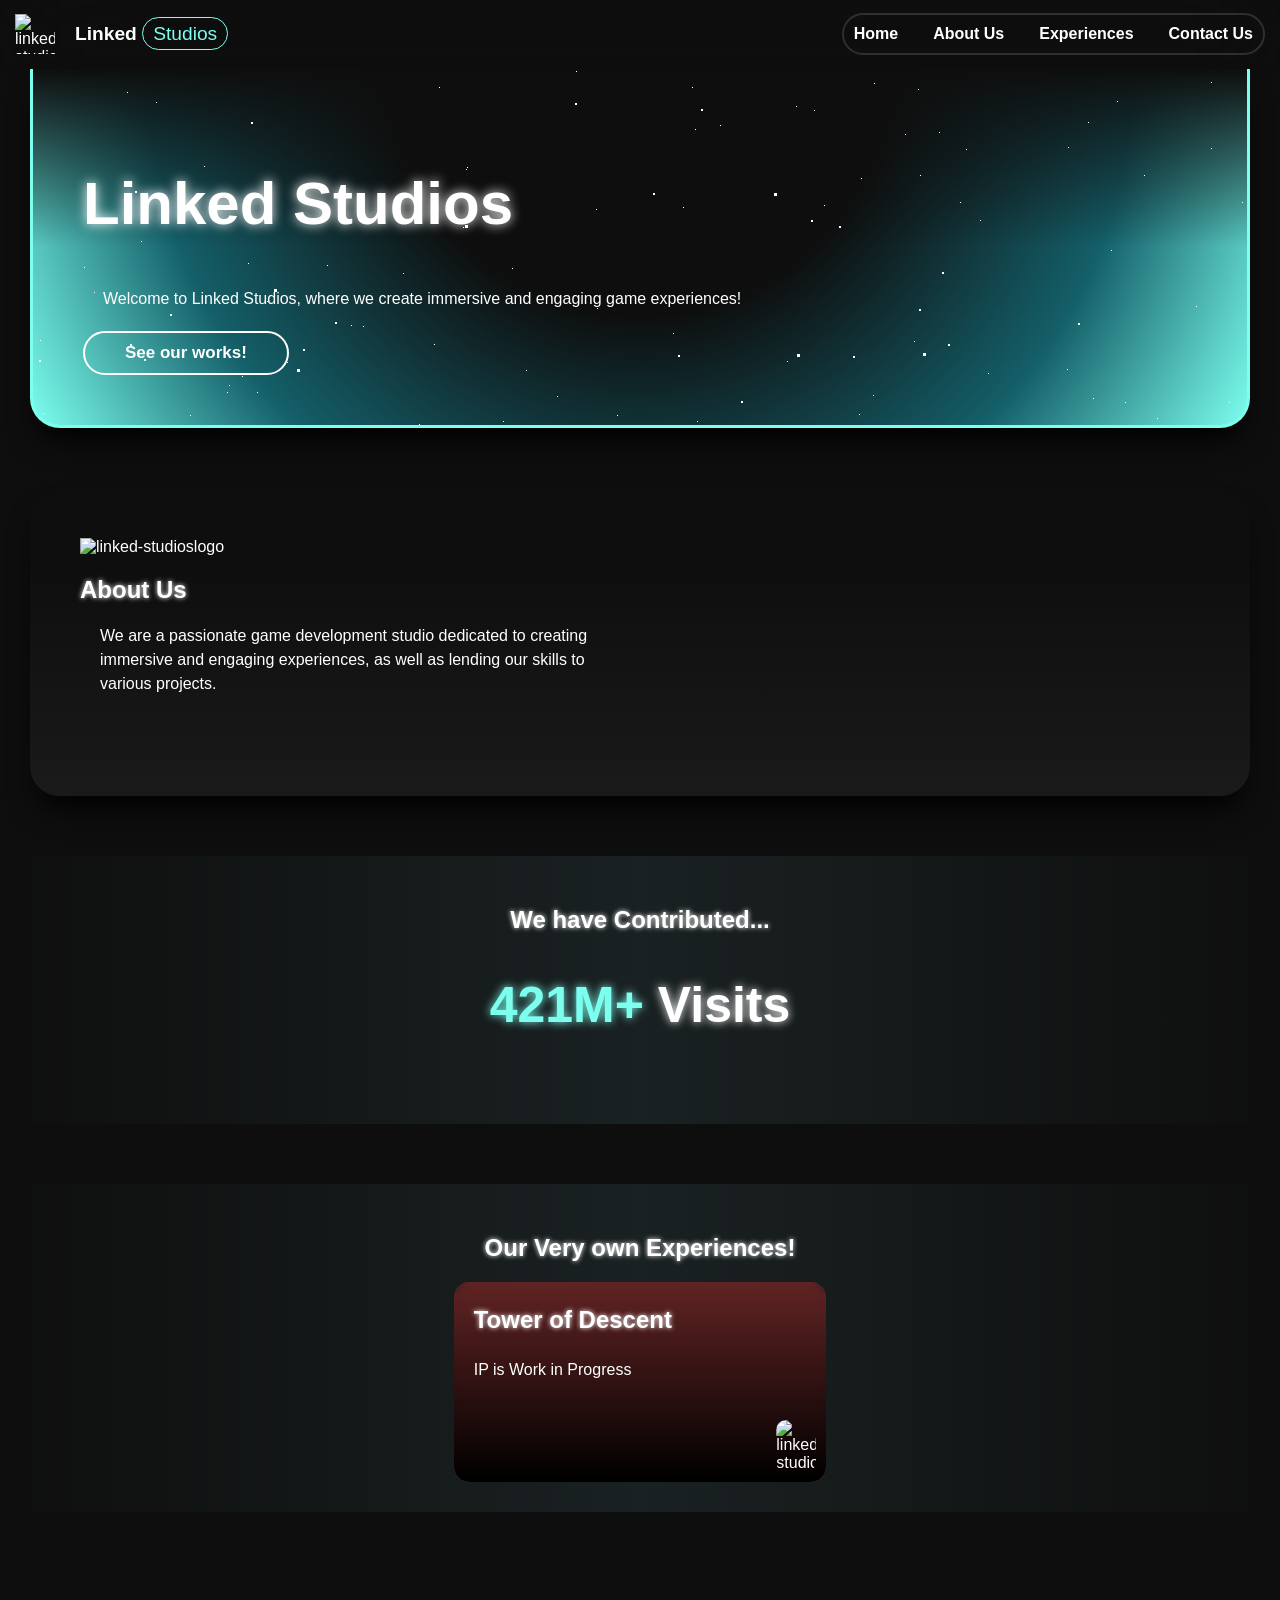
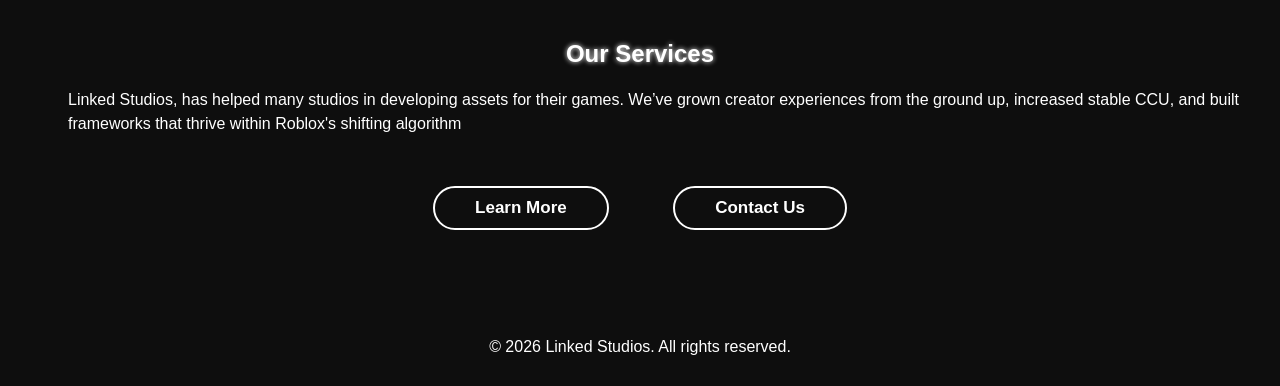
==== index.html @ 5c1857c5 "Add files via upload" ====
<!DOCTYPE html>
<html lang="en">

<head>
    <meta charset="UTF-8">
    <meta name="viewport" content="width=device-width, initial-scale=1.0">

    <!-- meta data -->


    <!-- end of meta data -->

    <title>Linked Studios - Home</title>

    <link rel="icon" href="Images/logos/logo.webp" type="image/webp">

    <link rel="stylesheet" href="app.css">
    <link rel="stylesheet" href="animation-styles.css">
    <link rel="stylesheet" href="background-framework.css">

    <script type="text/javascript" src="Boots/jquery.js" defer></script>
    <script type="text/javascript" src="content.js" defer></script>
    <script type="text/javascript" src="function.js" defer></script>
</head>

<body>
    <nav>
        <div>
            <img src="Images/logos/logo.webp" alt="linked-studioslogo">
            <p>Linked <span>Studios</span></p>
        </div>

        <button id="nav-ham" class="nav-toggle">&#9776;</button>

        <div id="nav-links" class="links" data-isopen=false>
            <a class="cex-but" href="#intro" draggable="false">Home</a>
            <a class="cex-but" href="#about-us" draggable="false">About Us</a>
            <a class="cex-but" href="#experiences-container" draggable="false">Experiences</a>
            <a class="cex-but" href="#contact" draggable="false">Contact Us</a>
        </div>
    </nav>

    <main>
        <article id="intro" class="shadow">
            <h1>Linked Studios</h1>
            <p>Welcome to Linked Studios, where we create immersive and engaging game experiences!</p>
            <button class="cex-but">See our works!</button>

            <div class="container">
                <div id="stars"></div>
                <div id="stars2"></div>
                <div id="stars3"></div>
            </div>
        </article>

        <article id="about-us" class="shadow">
            <section>
                <img src="Images/logos/logo.webp" alt="linked-studioslogo">
                <h2>About Us</h2>
                <p>We are a passionate game development studio dedicated to creating immersive and engaging experiences,
                    as
                    well as lending our skills to various projects.</p>
            </section>

            <div class="cascade-container">
                <img src="Images/GameImages/AR.webp" alt="" draggable="false">
                <img src="Images/GameImages/BW.webp" alt="" draggable="false">
                <img src="Images/GameImages/FNH.webp" alt="" draggable="false">
            </div>

        </article>

        <article class="showcase">
            <h2>We have Contributed...</h2>
            <h1><span>421M+</span> Visits</h1>

            <section id="contributions-container"></section>
        </article>

        <article class="showcase">
            <h2>Our Very own Experiences!</h2>

            <section id="experiences-container">
                <div class="cd" style="background-image: url(Images/GameImages/Descent.png);">
                    <h2>Tower of Descent</h2>
                    <p>IP is Work in Progress</p>

                    <a href=""></a>
                    <img src="Images/logos/logo.webp" alt="linked-studioslogo">
                </div>
            </section>
        </article>

        <article id="contact" class="info-dump">
            <h1>Our Services</h1>
            <p>Linked Studios, has helped many studios in developing assets for their games. We’ve grown creator
                experiences from the ground up, increased stable CCU, and built frameworks that thrive within Roblox's
                shifting algorithm</p>

            <button class="cex-but">Learn More</button>
            <button class="cex-but">Contact Us</button>
        </article>
    </main>

    <footer>
        © 2026 Linked Studios. All rights reserved.
    </footer>
</body>

</html>
---- app.css ----
:root {
    --margin: 30px;
    --padding: 30px;
    --border-radius: 30px;
    --font-size: 16px;
    --background-color: #0e0e0e;
    --main-color: rgb(124, 255, 238);
    --shadow-color: rgb(0, 0, 0);
    --showcase-gap: 30px;

    font-size: var(--font-size);
    overflow-x: hidden;
}

html {
    scroll-behavior: smooth;
}

body {
    margin: 0px;
    overflow-x: hidden;

    background-color: var(--background-color);
    font-family: Verdana, Geneva, Tahoma, sans-serif;

    color: white;
}

main {
    display: flex;
    flex-direction: column;
    gap: 60px;
}

h1, h2 {
    text-shadow: 0 0 0.2em currentColor;
}

/* Navigations */

nav {
    position: sticky;
    top: 0px;

    display: flex;
    justify-content: space-between;
    align-items: center;
    background-color: rgba(17, 17, 17, 0.253);
    color: white;

    padding: 0px 15px 15px;
    backdrop-filter: blur(50px);

    padding-bottom: 0;
    z-index: 100;
}

nav div {
    display: flex;
    justify-content: center;
    align-items: center;
}

nav img {
    height: 2.5em;
    aspect-ratio: 1 / 1;
}

nav p {
    font-size: larger;
    font-weight: bolder;
}

nav p span {
    padding: 5px 10px;
    border: 1px var(--main-color) solid;
    border-radius: 1000px;
    color: var(--main-color);

    font-weight: lighter;
}

.links {
    display: flex;
    gap: 15px;
    border-radius: 1000px;
    border: 2px rgba(255, 255, 255, 0.137) solid;
    list-style: none;
    font-weight: bold;
}

.links a {
    padding: 10px;

    color: white;
    font-size: 16px;

    text-decoration: none;

    border: none;
    border-radius: 1000px;
    transition: all 0.6s cubic-bezier(0.23, 1, 0.320, 1);
}

.nav-toggle {
    display: none;
    cursor: pointer;

    border: none;
    background: none;

    font-size: 30px;
    color: white;
    padding: 0px;
    margin: 0px;
}

/* HTML Elements */

#intro {
    position: relative;

    margin: 0px var(--margin);
    border-radius: 0px 0px var(--border-radius) var(--border-radius);

    border: var(--main-color) 3px solid;
    border-top: none;

    padding: calc(var(--padding) + 20px);
    background: radial-gradient(circle at top, #0e0e0e 35%, rgb(20, 95, 105) 70%, var(--main-color) 100%);

    color: white;
}

#intro::before {
    content: "";
    position: absolute;

    inset: 0;

    background: linear-gradient(to bottom, #0e0e0e, rgba(0, 0, 0, 0) 50%);
    pointer-events: none;
}

#intro h1 {
    position: relative;

    font-size: clamp(30px, 5vw, 60px);
    width: 100%;
}

.cex-but {
    border: 2px white solid;
    color: white;

    padding: 10px 40px;
    border-radius: 1000px;
    background-color: transparent;

    font-weight: bolder;
    font-size: 17px;

    position: relative;
    overflow: hidden;

    transition: all 0.6s cubic-bezier(0.23, 1, 0.320, 1);
}

.cex-but::before {
    content: "";
    position: absolute;

    border-radius: inherit;
    background-color: white;
    inset: 0;
    margin: auto;

    width: 100%;
    aspect-ratio: 1/1;

    scale: 0;
    z-index: -1;

    transition: all 0.6s cubic-bezier(0.23, 1, 0.320, 1);
}

#about-us {
    margin: 0px var(--margin);
    padding: calc(var(--padding) + 20px);
    background: linear-gradient(to top, #1a1a1a, #1a1a1a00 75%);

    border-radius: var(--border-radius);
    
    display: flex;
    flex-wrap: wrap;

    color: rgb(255, 255, 255);
}

#about-us > * {
    width: 50%;
}

#about-us section>img {
    height: 5em;
}

.cascade-container {
    width: 100%;
    height: 13em;

    transform-style: preserve-3d;
   
    position: relative;
    transform: perspective(5000px) rotateX(var(--rotate3dX)) rotateY(var(--rotate3dY));

    display: flex;
    justify-content: center;
    align-items: center;
}

.cascade-container>* {
    position: absolute;
    border-radius: 20px;
    box-shadow: 0px 15px 15px rgba(0, 0, 0, 0.5);

    max-width: 100%;
    height: auto;
}

.cascade-container>img:nth-child(1) {
    scale: 1;
}

.cascade-container>img:nth-child(2) {
    scale: 0.55;

    transform: translateX(-80%) translateY(-70%) translateZ(75px);
}

.cascade-container>img:nth-child(3) {
    scale: 0.65;

    transform: translateX(50%) translateY(70%) translateZ(30px);
}

.showcase {
    text-align: center;

    background: linear-gradient(to right, var(--background-color), #1a2122 50%, var(--background-color) 100%);
    padding: var(--padding);
}

.showcase section {
    display: flex;
    flex-wrap: wrap;

    justify-content: center;
    gap: var(--showcase-gap);
}

.showcase h1 {
    font-size: 50px;
    margin-bottom: 60px;
}

.showcase h1 span {
    color: var(--main-color);
}

.cd {
    perspective: 1000px;

    height: 200px;
    background: rgb(97, 36, 36);
    overflow: hidden;

    background-size: cover;
    background-position: center;

    border-radius: calc(var(--border-radius) / 2);

    position: relative;
    transition: all 0.3s cubic-bezier(0.215, 0.610, 0.355, 1);
}

.cd::before {
    content: "";
    position: absolute;

    backdrop-filter: blur(4px);
    inset: 0;

    z-index: -1;

    background: linear-gradient(to top, black, rgba(0, 0, 0, 0));

    transform-origin: bottom;
    transition: all 0.3s cubic-bezier(0.215, 0.610, 0.355, 1);
}

.cd>h2,
p {
    margin: 20px;
    text-align: left;
    transition: all 0.3s cubic-bezier(0.215, 0.610, 0.355, 1);

    transition-delay: calc(sibling-index() * 0.1s);
    line-height: 1.5;
}

.cd>img {
    position: absolute;
    bottom: 0px;
    right: 0px;

    width: 2.5em;
    margin: 10px;

    border-radius: 10px;
}

.cd a {
    position: absolute;
    inset: 0;

    z-index: 2;
}

.info-dump {
    margin: 3em;
    text-align: center;
}

.info-dump h1 + p{
    width: 100%;
}

.info-dump button {
    margin: 30px;
}

/* Content Toggle */

/* Services */


/* Footer */
footer {
    padding: var(--padding);
    text-align: center;
}

/* Pre-made Styles frfr */

.shadow {
    box-shadow: var(--shadow-color) 0px 20px 30px -10px;
    border-radius: 8px;
}

/* Media Queries */

@media screen and (min-width: 1400px) {
    .showcase section>div {
        width: calc(25% - var(--showcase-gap));
    }

    #about-us {
        padding-top: 250px;
    }
}

@media screen and (max-width: 1400px) {
    .showcase section>div {
        width: calc(33% - var(--showcase-gap));
    }
}

@media screen and (max-width: 1000px) {
    .showcase section>div {
        width: calc(50% - var(--showcase-gap));
    }
}

@media screen and (max-width: 600px) {
    .showcase section>div {
        width: 100%;
    }
}

@media screen and (min-width: 768px) {
    .links {
        transform: translateX(0%);
    }
}

@media screen and (max-width: 768px) {
    .nav-toggle {
        display: block;
        z-index: inherit;
        appearance: none;
    }

    nav {
        display: flex;
        flex-wrap: wrap;
       
        padding-bottom: 0;
    }

    .links {
        position: absolute;

        left: 0px;
        top: 100%;

        border: none;
        border-radius: 0px;

        display: flex;
        flex-direction: column;

        gap: 0px;
        width: 100vw;

        transform: translateX(125%);
        transition: all 0.6s cubic-bezier(0.23, 1, 0.320, 1);
    }

    .links > a {
        overflow: hidden;
        width: 100%;
        position: relative;
        
        background-color: rgba(0, 0, 0, 0.664);

        padding: 15px;
        padding-left: 50px;

        backdrop-filter: blur(15px);
        border-radius: 0;
        transform-origin: center top;
        transition: all 0.6s cubic-bezier(0.23, 1, 0.320, 1);
    }
    
    .links > a::before {
        content: "";
        position: absolute;

        inset: 0;
        background: linear-gradient(to right, var(--main-color), rgba(0, 0, 0, 0));

        transform-origin: center left;
        z-index: -1;

        transition: all 0.6s cubic-bezier(0.23, 1, 0.320, 1);
        transform: scaleX(0);
    }

    .footer-nav {
        display: none;
    }

    #about-us > *{
       width: 100%;
    }

    .cascade-container {
        margin-top: 75px;
    }
}
---- animation-styles.css ----
.cex-but:hover {
    color: black;
    scale: 1.15;

    box-shadow: 0 0px 20px rgba(255, 255, 255, 0.4);
}

.cex-but:hover::before {
    scale: 3;
}

.cd:hover::before {
    opacity: 1;
    transform: rotateX(100deg);
}

.cd:hover h2 {
    transform: translateY(30px);
    opacity: 0;
}

.cd:hover p {
    transform: translateY(30px);
    opacity: 0;
}

.cd:hover {
    transform: scale(1.1);
}

.nav-toggle:checked~.links {
    display: none;
}

@media screen and (min-width: 768px) {
    .links a:hover {
        background-color: var(--main-color);
        color: black;
    }
}

@media screen and (max-width: 768px) {
    .links a:hover::before {
        transform: scaleX(1);
    }

    .links a:hover {
        color: black;
        padding-left: 20%;

        z-index: 2;
        backdrop-filter: blur(15px);
    }

}
---- background-framework.css ----
/* From Uiverse.io by amir_6539 */ 
.container {
  position: absolute;

  z-index: 0;
  inset: 0;
  overflow: hidden;
  pointer-events: none;
}

#stars {
  width: 1px;
  height: 1px;
  background: transparent;
  box-shadow:
    501px 811px #fff,
    1450px 1324px #fff,
    1093px 1780px #fff,
    1469px 678px #fff,
    904px 741px #fff,
    1160px 781px #fff,
    1841px 1962px #fff,
    1630px 1667px #fff,
    1788px 676px #fff,
    367px 1734px #fff,
    1343px 156px #fff,
    1283px 1142px #fff,
    1062px 378px #fff,
    1395px 467px #fff,
    1017px 1891px #fff,
    137px 1114px #fff,
    1767px 1403px #fff,
    1543px 11px #fff,
    1078px 181px #fff,
    1189px 1574px #fff,
    1697px 1551px #fff,
    439px 472px #fff,
    1491px 677px #fff,
    1364px 599px #fff,
    34px 382px #fff,
    1221px 1584px #fff,
    1266px 1499px #fff,
    169px 1907px #fff,
    1219px 1125px #fff,
    659px 18px #fff,
    1731px 1959px #fff,
    332px 1216px #fff,
    1913px 788px #fff,
    80px 712px #fff,
    326px 1605px #fff,
    574px 1502px #fff,
    473px 1653px #fff,
    404px 975px #fff,
    322px 1797px #fff,
    425px 1321px #fff,
    1121px 1797px #fff,
    731px 647px #fff,
    891px 1584px #fff,
    1523px 109px #fff,
    1379px 244px #fff,
    865px 1064px #fff,
    493px 956px #fff,
    624px 1380px #fff,
    440px 619px #fff,
    1630px 767px #fff,
    955px 1196px #fff,
    62px 729px #fff,
    126px 946px #fff,
    1256px 896px #fff,
    1444px 256px #fff,
    661px 1628px #fff,
    1078px 1716px #fff,
    300px 737px #fff,
    1734px 413px #fff,
    1296px 129px #fff,
    1771px 1678px #fff,
    977px 1764px #fff,
    1879px 549px #fff,
    665px 1531px #fff,
    89px 701px #fff,
    1084px 1183px #fff,
    1597px 1576px #fff,
    1354px 1774px #fff,
    554px 1471px #fff,
    1469px 287px #fff,
    887px 106px #fff,
    1962px 766px #fff,
    638px 805px #fff,
    1651px 741px #fff,
    1517px 1826px #fff,
    24px 1152px #fff,
    507px 558px #fff,
    1262px 652px #fff,
    246px 1048px #fff,
    1077px 421px #fff,
    1866px 1847px #fff,
    1986px 1561px #fff,
    704px 632px #fff,
    1991px 1875px #fff,
    1227px 395px #fff,
    45px 1116px #fff,
    247px 786px #fff,
    890px 607px #fff,
    787px 1235px #fff,
    557px 524px #fff,
    1582px 1285px #fff,
    1725px 1366px #fff,
    952px 747px #fff,
    251px 458px #fff,
    1500px 1250px #fff,
    1999px 1734px #fff,
    1336px 1955px #fff,
    1705px 1464px #fff,
    728px 697px #fff,
    594px 510px #fff,
    1345px 1990px #fff,
    1919px 1803px #fff,
    1117px 966px #fff,
    1629px 97px #fff,
    1046px 1196px #fff,
    810px 1092px #fff,
    722px 976px #fff,
    406px 18px #fff,
    1665px 1860px #fff,
    1758px 1628px #fff,
    1183px 463px #fff,
    564px 239px #fff,
    13px 1767px #fff,
    1482px 1472px #fff,
    1700px 347px #fff,
    1362px 244px #fff,
    1141px 1708px #fff,
    22px 885px #fff,
    374px 1309px #fff,
    1034px 1037px #fff,
    1725px 1086px #fff,
    1343px 1921px #fff,
    596px 903px #fff,
    1061px 478px #fff,
    18px 1409px #fff,
    729px 1364px #fff,
    264px 911px #fff,
    677px 1442px #fff,
    123px 33px #fff,
    1303px 646px #fff,
    1945px 792px #fff,
    1305px 938px #fff,
    918px 1536px #fff,
    620px 948px #fff,
    183px 646px #fff,
    695px 687px #fff,
    881px 272px #fff,
    1521px 1212px #fff,
    1423px 1022px #fff,
    1545px 1271px #fff,
    1393px 348px #fff,
    685px 1910px #fff,
    1446px 856px #fff,
    73px 1201px #fff,
    736px 999px #fff,
    673px 796px #fff,
    469px 850px #fff,
    1912px 142px #fff,
    1278px 664px #fff,
    184px 1990px #fff,
    1173px 1312px #fff,
    782px 1879px #fff,
    323px 1035px #fff,
    611px 908px #fff,
    565px 1449px #fff,
    748px 1713px #fff,
    1047px 490px #fff,
    1040px 1872px #fff,
    1818px 1659px #fff,
    1806px 1327px #fff,
    386px 575px #fff,
    1550px 463px #fff,
    148px 687px #fff,
    651px 1683px #fff,
    1588px 1194px #fff,
    1831px 2px #fff,
    581px 876px #fff,
    1396px 1743px #fff,
    1212px 1810px #fff,
    421px 1920px #fff,
    658px 1461px #fff,
    1859px 1809px #fff,
    1456px 388px #fff,
    186px 1627px #fff,
    1528px 1145px #fff,
    171px 97px #fff,
    674px 1072px #fff,
    676px 1052px #fff,
    1165px 1131px #fff,
    1088px 781px #fff,
    1231px 948px #fff,
    330px 257px #fff,
    426px 1046px #fff,
    549px 652px #fff,
    1338px 74px #fff,
    1749px 364px #fff,
    931px 369px #fff,
    383px 1428px #fff,
    1558px 389px #fff,
    927px 133px #fff,
    234px 1888px #fff,
    1785px 1617px #fff,
    556px 643px #fff,
    401px 275px #fff,
    406px 1644px #fff,
    1253px 1852px #fff,
    1599px 883px #fff,
    744px 1721px #fff,
    524px 1297px #fff,
    1226px 1177px #fff,
    1679px 55px #fff,
    874px 1811px #fff,
    838px 790px #fff,
    1241px 430px #fff,
    1676px 652px #fff,
    1191px 568px #fff,
    53px 1990px #fff,
    1163px 237px #fff,
    61px 223px #fff,
    592px 456px #fff,
    1844px 271px #fff,
    1324px 1488px #fff,
    1373px 717px #fff,
    1822px 709px #fff,
    1464px 941px #fff,
    1445px 1118px #fff,
    991px 1414px #fff,
    1964px 1076px #fff,
    108px 172px #fff,
    641px 1722px #fff,
    1539px 427px #fff,
    1697px 45px #fff,
    1301px 1353px #fff,
    1060px 329px #fff,
    967px 1396px #fff,
    493px 301px #fff,
    1228px 1406px #fff,
    1211px 1653px #fff,
    444px 1822px #fff,
    1746px 353px #fff,
    1449px 381px #fff,
    671px 887px #fff,
    650px 138px #fff,
    30px 1839px #fff,
    1094px 1405px #fff,
    273px 796px #fff,
    1618px 1964px #fff,
    1045px 1849px #fff,
    1472px 1155px #fff,
    1529px 1312px #fff,
    728px 448px #fff,
    44px 1908px #fff,
    691px 818px #fff,
    254px 293px #fff,
    1981px 1133px #fff,
    1307px 375px #fff,
    196px 316px #fff,
    1241px 1975px #fff,
    1138px 1706px #fff,
    1769px 463px #fff,
    1768px 1428px #fff,
    1730px 590px #fff,
    1780px 523px #fff,
    1862px 1526px #fff,
    1613px 909px #fff,
    1266px 1781px #fff,
    470px 352px #fff,
    699px 1682px #fff,
    1002px 614px #fff,
    1209px 133px #fff,
    1842px 518px #fff,
    1422px 1836px #fff,
    1720px 1901px #fff,
    470px 1788px #fff,
    1355px 1387px #fff,
    146px 1162px #fff,
    933px 80px #fff,
    681px 1063px #fff,
    313px 1341px #fff,
    740px 1498px #fff,
    168px 1014px #fff,
    345px 1355px #fff,
    1498px 1562px #fff,
    1626px 1358px #fff,
    890px 403px #fff,
    663px 562px #fff,
    1481px 168px #fff,
    22px 719px #fff,
    774px 1041px #fff,
    1899px 829px #fff,
    430px 158px #fff,
    430px 361px #fff,
    1592px 1334px #fff,
    224px 323px #fff,
    1639px 1131px #fff,
    7px 271px #fff,
    1646px 1514px #fff,
    1605px 1444px #fff,
    1820px 1665px #fff,
    1549px 1641px #fff,
    1609px 1377px #fff,
    486px 1098px #fff,
    229px 613px #fff,
    542px 1694px #fff,
    318px 256px #fff,
    1861px 918px #fff,
    889px 892px #fff,
    442px 1524px #fff,
    19px 422px #fff,
    1935px 1908px #fff,
    828px 109px #fff,
    862px 1248px #fff,
    1275px 560px #fff,
    906px 63px #fff,
    337px 1605px #fff,
    1691px 918px #fff,
    1414px 679px #fff,
    1726px 749px #fff,
    1540px 1149px #fff,
    1337px 1466px #fff,
    446px 430px #fff,
    676px 1616px #fff,
    840px 326px #fff,
    976px 977px #fff,
    1840px 642px #fff,
    1273px 804px #fff,
    1071px 928px #fff,
    1292px 1675px #fff,
    29px 1148px #fff,
    1585px 135px #fff,
    1007px 563px #fff,
    1035px 78px #fff,
    1174px 574px #fff,
    120px 1304px #fff,
    845px 1292px #fff,
    861px 540px #fff,
    234px 232px #fff,
    1940px 1367px #fff,
    759px 639px #fff,
    1775px 1381px #fff,
    906px 372px #fff,
    1104px 1165px #fff,
    1524px 911px #fff,
    1882px 330px #fff,
    1389px 700px #fff,
    300px 1629px #fff,
    220px 1614px #fff,
    563px 140px #fff,
    1611px 1586px #fff,
    793px 1316px #fff,
    325px 1070px #fff,
    1722px 1462px #fff,
    1406px 1120px #fff,
    1169px 1768px #fff,
    1956px 1053px #fff,
    959px 1587px #fff,
    585px 1566px #fff,
    370px 204px #fff,
    1606px 1416px #fff,
    443px 1606px #fff,
    1499px 1102px #fff,
    1943px 105px #fff,
    1121px 1594px #fff,
    1512px 32px #fff,
    871px 1425px #fff,
    433px 100px #fff,
    294px 1471px #fff,
    1688px 1755px #fff,
    1666px 591px #fff,
    1034px 300px #fff,
    734px 1178px #fff,
    1342px 313px #fff,
    1616px 1590px #fff,
    1763px 1472px #fff,
    632px 1935px #fff,
    1708px 872px #fff,
    1871px 915px #fff,
    1829px 1020px #fff,
    1599px 578px #fff,
    42px 585px #fff,
    1163px 1382px #fff,
    1744px 1272px #fff,
    984px 1426px #fff,
    1786px 1584px #fff,
    1813px 379px #fff,
    1867px 1127px #fff,
    97px 567px #fff,
    626px 988px #fff,
    1178px 79px #fff,
    1703px 211px #fff,
    961px 1785px #fff,
    110px 975px #fff,
    953px 1941px #fff,
    1027px 1790px #fff,
    1665px 107px #fff,
    11px 964px #fff,
    1718px 1147px #fff,
    21px 1728px #fff,
    1358px 1922px #fff,
    872px 65px #fff,
    1191px 1635px #fff,
    762px 681px #fff,
    1519px 1033px #fff,
    906px 566px #fff,
    1074px 657px #fff,
    1093px 415px #fff,
    51px 198px #fff,
    1075px 1418px #fff,
    1547px 1070px #fff,
    225px 920px #fff,
    850px 1974px #fff,
    981px 595px #fff,
    1425px 131px #fff,
    460px 917px #fff,
    56px 495px #fff,
    714px 428px #fff,
    920px 493px #fff,
    470px 1521px #fff,
    532px 821px #fff,
    1905px 71px #fff,
    883px 1501px #fff,
    294px 196px #fff,
    381px 1999px #fff,
    332px 793px #fff,
    1246px 408px #fff,
    233px 149px #fff,
    315px 231px #fff,
    1594px 1302px #fff,
    696px 1585px #fff,
    791px 136px #fff,
    479px 199px #fff,
    1627px 1413px #fff,
    1824px 924px #fff,
    1631px 342px #fff,
    1251px 1151px #fff,
    284px 1781px #fff,
    497px 1052px #fff,
    204px 1161px #fff,
    646px 1499px #fff,
    1762px 558px #fff,
    854px 1833px #fff,
    883px 945px #fff,
    44px 982px #fff,
    1101px 834px #fff,
    515px 1748px #fff,
    1578px 1435px #fff,
    819px 1258px #fff,
    776px 670px #fff,
    115px 385px #fff,
    1478px 434px #fff,
    885px 20px #fff,
    192px 1513px #fff,
    78px 1129px #fff,
    1774px 1105px #fff,
    955px 1149px #fff,
    1817px 1929px #fff,
    1106px 1832px #fff,
    1107px 1997px #fff,
    94px 23px #fff,
    243px 982px #fff,
    43px 1972px #fff,
    1798px 673px #fff,
    1131px 1589px #fff,
    841px 14px #fff,
    826px 345px #fff,
    687px 56px #fff,
    1084px 32px #fff,
    1887px 1878px #fff,
    153px 526px #fff,
    1828px 253px #fff,
    1947px 1105px #fff,
    886px 700px #fff,
    1307px 1723px #fff,
    1274px 651px #fff,
    1530px 837px #fff,
    1699px 1637px #fff,
    1703px 1331px #fff,
    1929px 1557px #fff,
    1763px 737px #fff,
    1118px 1680px #fff,
    1545px 692px #fff,
    1462px 1092px #fff,
    208px 1667px #fff,
    1393px 859px #fff,
    186px 1794px #fff,
    351px 1199px #fff,
    642px 1995px #fff,
    1061px 1726px #fff,
    1708px 115px #fff,
    1233px 1305px #fff,
    637px 1786px #fff,
    1730px 603px #fff,
    75px 1240px #fff,
    1704px 1326px #fff,
    584px 346px #fff,
    438px 1554px #fff,
    561px 513px #fff,
    1382px 225px #fff,
    467px 1674px #fff,
    1403px 815px #fff,
    1546px 1835px #fff,
    127px 1119px #fff,
    276px 591px #fff,
    688px 1458px #fff,
    765px 646px #fff,
    474px 984px #fff,
    171px 361px #fff,
    94px 1480px #fff,
    1962px 1666px #fff,
    909px 1037px #fff,
    1725px 222px #fff,
    253px 1355px #fff,
    1892px 1901px #fff,
    275px 1847px #fff,
    28px 1184px #fff,
    1725px 1382px #fff,
    882px 647px #fff,
    1935px 1046px #fff,
    10px 344px #fff,
    292px 1328px #fff,
    127px 1352px #fff,
    752px 929px #fff,
    1589px 384px #fff,
    284px 1829px #fff,
    381px 820px #fff,
    1229px 1125px #fff,
    777px 429px #fff,
    1811px 1499px #fff,
    1573px 287px #fff,
    295px 756px #fff,
    389px 616px #fff,
    781px 41px #fff,
    1092px 333px #fff,
    794px 1588px #fff,
    386px 1847px #fff,
    1802px 710px #fff,
    662px 60px #fff,
    640px 264px #fff,
    463px 746px #fff,
    1859px 799px #fff,
    763px 37px #fff,
    639px 396px #fff,
    357px 1071px #fff,
    1190px 1430px #fff,
    1814px 257px #fff,
    1382px 235px #fff,
    606px 1304px #fff,
    1939px 1470px #fff,
    1124px 349px #fff,
    307px 1567px #fff,
    310px 1323px #fff,
    1145px 922px #fff,
    1196px 1922px #fff,
    1647px 544px #fff,
    788px 1337px #fff,
    257px 632px #fff,
    1413px 414px #fff,
    590px 620px #fff,
    582px 794px #fff,
    1702px 1481px #fff,
    1055px 53px #fff,
    157px 346px #fff,
    50px 1901px #fff,
    1038px 1369px #fff,
    796px 1941px #fff,
    215px 194px #fff,
    1567px 1538px #fff,
    367px 800px #fff,
    1044px 489px #fff,
    1109px 1712px #fff,
    524px 327px #fff,
    525px 1252px #fff,
    1475px 1240px #fff,
    529px 436px #fff,
    795px 834px #fff,
    122px 1371px #fff,
    79px 482px #fff,
    520px 1249px #fff,
    336px 1878px #fff,
    188px 944px #fff,
    325px 1259px #fff,
    1491px 1942px #fff,
    620px 1054px #fff,
    1606px 1153px #fff,
    1448px 502px #fff,
    53px 1381px #fff,
    107px 1670px #fff,
    1380px 618px #fff,
    967px 1557px #fff,
    1116px 1722px #fff,
    1174px 1044px #fff,
    1805px 717px #fff,
    663px 394px #fff,
    1848px 1007px #fff,
    389px 802px #fff,
    49px 392px #fff,
    1650px 852px #fff,
    1678px 1012px #fff,
    335px 1009px #fff,
    1818px 1631px #fff,
    1568px 742px #fff,
    1162px 1991px #fff,
    52px 1190px #fff,
    1401px 928px #fff,
    119px 1549px #fff,
    537px 1529px #fff,
    2px 1709px #fff,
    122px 387px #fff,
    543px 2px #fff,
    27px 1971px #fff,
    507px 1377px #fff,
    1362px 1080px #fff,
    1031px 1544px #fff,
    1631px 1174px #fff,
    1603px 312px #fff,
    1626px 1422px #fff,
    1430px 615px #fff,
    1958px 1431px #fff,
    1946px 1412px #fff,
    1848px 247px #fff,
    984px 1808px #fff,
    1396px 225px #fff,
    319px 717px #fff,
    1252px 875px #fff,
    1619px 156px #fff,
    951px 1971px #fff,
    386px 355px #fff,
    1406px 1151px #fff,
    273px 1538px #fff,
    844px 1570px #fff,
    947px 151px #fff,
    1363px 525px #fff,
    209px 307px #fff,
    1923px 1718px #fff,
    993px 1741px #fff,
    1513px 353px #fff,
    1353px 61px #fff,
    664px 352px #fff,
    1382px 359px #fff,
    1487px 1707px #fff,
    657px 1045px #fff,
    1107px 490px #fff,
    1834px 1176px #fff,
    837px 1438px #fff,
    1947px 448px #fff,
    1196px 333px #fff,
    151px 555px #fff,
    18px 992px #fff,
    458px 748px #fff,
    1801px 890px #fff,
    1093px 1012px #fff,
    315px 1101px #fff,
    194px 323px #fff,
    754px 292px #fff,
    1737px 7px #fff,
    40px 840px #fff,
    1170px 805px #fff,
    176px 1753px #fff,
    805px 1148px #fff,
    1578px 1271px #fff,
    367px 1494px #fff,
    363px 1111px #fff,
    1955px 243px #fff,
    1451px 1093px #fff,
    375px 617px #fff,
    1223px 720px #fff,
    1178px 13px #fff,
    1456px 865px #fff,
    1440px 49px #fff,
    186px 1569px #fff,
    320px 1853px #fff,
    300px 539px #fff,
    1559px 509px #fff,
    1985px 1108px #fff,
    1588px 828px #fff,
    525px 1432px #fff,
    831px 363px #fff,
    141px 281px #fff,
    1319px 402px #fff,
    40px 456px #fff,
    1955px 478px #fff,
    1758px 818px #fff,
    1924px 688px #fff,
    1030px 953px #fff,
    1982px 210px #fff,
    917px 1401px #fff,
    1051px 1837px #fff,
    1045px 463px #fff,
    1744px 573px #fff,
    529px 1530px #fff,
    542px 469px #fff,
    1982px 324px #fff,
    1902px 1422px #fff,
    1968px 782px #fff,
    1666px 1561px #fff,
    955px 304px #fff,
    323px 778px #fff,
    272px 443px #fff,
    485px 581px #fff,
    1353px 1058px #fff,
    1257px 131px #fff,
    434px 98px #fff,
    1587px 1953px #fff,
    1749px 68px #fff,
    1984px 839px #fff,
    1518px 183px #fff,
    1071px 855px #fff,
    1662px 1994px #fff,
    1111px 106px #fff,
    1954px 838px #fff;
  animation: animStar 50s linear infinite;
}
#stars:after {
  content: " ";
  position: absolute;
  top: 2000px;
  width: 1px;
  height: 1px;
  background: transparent;
  box-shadow:
    501px 811px #fff,
    1450px 1324px #fff,
    1093px 1780px #fff,
    1469px 678px #fff,
    904px 741px #fff,
    1160px 781px #fff,
    1841px 1962px #fff,
    1630px 1667px #fff,
    1788px 676px #fff,
    367px 1734px #fff,
    1343px 156px #fff,
    1283px 1142px #fff,
    1062px 378px #fff,
    1395px 467px #fff,
    1017px 1891px #fff,
    137px 1114px #fff,
    1767px 1403px #fff,
    1543px 11px #fff,
    1078px 181px #fff,
    1189px 1574px #fff,
    1697px 1551px #fff,
    439px 472px #fff,
    1491px 677px #fff,
    1364px 599px #fff,
    34px 382px #fff,
    1221px 1584px #fff,
    1266px 1499px #fff,
    169px 1907px #fff,
    1219px 1125px #fff,
    659px 18px #fff,
    1731px 1959px #fff,
    332px 1216px #fff,
    1913px 788px #fff,
    80px 712px #fff,
    326px 1605px #fff,
    574px 1502px #fff,
    473px 1653px #fff,
    404px 975px #fff,
    322px 1797px #fff,
    425px 1321px #fff,
    1121px 1797px #fff,
    731px 647px #fff,
    891px 1584px #fff,
    1523px 109px #fff,
    1379px 244px #fff,
    865px 1064px #fff,
    493px 956px #fff,
    624px 1380px #fff,
    440px 619px #fff,
    1630px 767px #fff,
    955px 1196px #fff,
    62px 729px #fff,
    126px 946px #fff,
    1256px 896px #fff,
    1444px 256px #fff,
    661px 1628px #fff,
    1078px 1716px #fff,
    300px 737px #fff,
    1734px 413px #fff,
    1296px 129px #fff,
    1771px 1678px #fff,
    977px 1764px #fff,
    1879px 549px #fff,
    665px 1531px #fff,
    89px 701px #fff,
    1084px 1183px #fff,
    1597px 1576px #fff,
    1354px 1774px #fff,
    554px 1471px #fff,
    1469px 287px #fff,
    887px 106px #fff,
    1962px 766px #fff,
    638px 805px #fff,
    1651px 741px #fff,
    1517px 1826px #fff,
    24px 1152px #fff,
    507px 558px #fff,
    1262px 652px #fff,
    246px 1048px #fff,
    1077px 421px #fff,
    1866px 1847px #fff,
    1986px 1561px #fff,
    704px 632px #fff,
    1991px 1875px #fff,
    1227px 395px #fff,
    45px 1116px #fff,
    247px 786px #fff,
    890px 607px #fff,
    787px 1235px #fff,
    557px 524px #fff,
    1582px 1285px #fff,
    1725px 1366px #fff,
    952px 747px #fff,
    251px 458px #fff,
    1500px 1250px #fff,
    1999px 1734px #fff,
    1336px 1955px #fff,
    1705px 1464px #fff,
    728px 697px #fff,
    594px 510px #fff,
    1345px 1990px #fff,
    1919px 1803px #fff,
    1117px 966px #fff,
    1629px 97px #fff,
    1046px 1196px #fff,
    810px 1092px #fff,
    722px 976px #fff,
    406px 18px #fff,
    1665px 1860px #fff,
    1758px 1628px #fff,
    1183px 463px #fff,
    564px 239px #fff,
    13px 1767px #fff,
    1482px 1472px #fff,
    1700px 347px #fff,
    1362px 244px #fff,
    1141px 1708px #fff,
    22px 885px #fff,
    374px 1309px #fff,
    1034px 1037px #fff,
    1725px 1086px #fff,
    1343px 1921px #fff,
    596px 903px #fff,
    1061px 478px #fff,
    18px 1409px #fff,
    729px 1364px #fff,
    264px 911px #fff,
    677px 1442px #fff,
    123px 33px #fff,
    1303px 646px #fff,
    1945px 792px #fff,
    1305px 938px #fff,
    918px 1536px #fff,
    620px 948px #fff,
    183px 646px #fff,
    695px 687px #fff,
    881px 272px #fff,
    1521px 1212px #fff,
    1423px 1022px #fff,
    1545px 1271px #fff,
    1393px 348px #fff,
    685px 1910px #fff,
    1446px 856px #fff,
    73px 1201px #fff,
    736px 999px #fff,
    673px 796px #fff,
    469px 850px #fff,
    1912px 142px #fff,
    1278px 664px #fff,
    184px 1990px #fff,
    1173px 1312px #fff,
    782px 1879px #fff,
    323px 1035px #fff,
    611px 908px #fff,
    565px 1449px #fff,
    748px 1713px #fff,
    1047px 490px #fff,
    1040px 1872px #fff,
    1818px 1659px #fff,
    1806px 1327px #fff,
    386px 575px #fff,
    1550px 463px #fff,
    148px 687px #fff,
    651px 1683px #fff,
    1588px 1194px #fff,
    1831px 2px #fff,
    581px 876px #fff,
    1396px 1743px #fff,
    1212px 1810px #fff,
    421px 1920px #fff,
    658px 1461px #fff,
    1859px 1809px #fff,
    1456px 388px #fff,
    186px 1627px #fff,
    1528px 1145px #fff,
    171px 97px #fff,
    674px 1072px #fff,
    676px 1052px #fff,
    1165px 1131px #fff,
    1088px 781px #fff,
    1231px 948px #fff,
    330px 257px #fff,
    426px 1046px #fff,
    549px 652px #fff,
    1338px 74px #fff,
    1749px 364px #fff,
    931px 369px #fff,
    383px 1428px #fff,
    1558px 389px #fff,
    927px 133px #fff,
    234px 1888px #fff,
    1785px 1617px #fff,
    556px 643px #fff,
    401px 275px #fff,
    406px 1644px #fff,
    1253px 1852px #fff,
    1599px 883px #fff,
    744px 1721px #fff,
    524px 1297px #fff,
    1226px 1177px #fff,
    1679px 55px #fff,
    874px 1811px #fff,
    838px 790px #fff,
    1241px 430px #fff,
    1676px 652px #fff,
    1191px 568px #fff,
    53px 1990px #fff,
    1163px 237px #fff,
    61px 223px #fff,
    592px 456px #fff,
    1844px 271px #fff,
    1324px 1488px #fff,
    1373px 717px #fff,
    1822px 709px #fff,
    1464px 941px #fff,
    1445px 1118px #fff,
    991px 1414px #fff,
    1964px 1076px #fff,
    108px 172px #fff,
    641px 1722px #fff,
    1539px 427px #fff,
    1697px 45px #fff,
    1301px 1353px #fff,
    1060px 329px #fff,
    967px 1396px #fff,
    493px 301px #fff,
    1228px 1406px #fff,
    1211px 1653px #fff,
    444px 1822px #fff,
    1746px 353px #fff,
    1449px 381px #fff,
    671px 887px #fff,
    650px 138px #fff,
    30px 1839px #fff,
    1094px 1405px #fff,
    273px 796px #fff,
    1618px 1964px #fff,
    1045px 1849px #fff,
    1472px 1155px #fff,
    1529px 1312px #fff,
    728px 448px #fff,
    44px 1908px #fff,
    691px 818px #fff,
    254px 293px #fff,
    1981px 1133px #fff,
    1307px 375px #fff,
    196px 316px #fff,
    1241px 1975px #fff,
    1138px 1706px #fff,
    1769px 463px #fff,
    1768px 1428px #fff,
    1730px 590px #fff,
    1780px 523px #fff,
    1862px 1526px #fff,
    1613px 909px #fff,
    1266px 1781px #fff,
    470px 352px #fff,
    699px 1682px #fff,
    1002px 614px #fff,
    1209px 133px #fff,
    1842px 518px #fff,
    1422px 1836px #fff,
    1720px 1901px #fff,
    470px 1788px #fff,
    1355px 1387px #fff,
    146px 1162px #fff,
    933px 80px #fff,
    681px 1063px #fff,
    313px 1341px #fff,
    740px 1498px #fff,
    168px 1014px #fff,
    345px 1355px #fff,
    1498px 1562px #fff,
    1626px 1358px #fff,
    890px 403px #fff,
    663px 562px #fff,
    1481px 168px #fff,
    22px 719px #fff,
    774px 1041px #fff,
    1899px 829px #fff,
    430px 158px #fff,
    430px 361px #fff,
    1592px 1334px #fff,
    224px 323px #fff,
    1639px 1131px #fff,
    7px 271px #fff,
    1646px 1514px #fff,
    1605px 1444px #fff,
    1820px 1665px #fff,
    1549px 1641px #fff,
    1609px 1377px #fff,
    486px 1098px #fff,
    229px 613px #fff,
    542px 1694px #fff,
    318px 256px #fff,
    1861px 918px #fff,
    889px 892px #fff,
    442px 1524px #fff,
    19px 422px #fff,
    1935px 1908px #fff,
    828px 109px #fff,
    862px 1248px #fff,
    1275px 560px #fff,
    906px 63px #fff,
    337px 1605px #fff,
    1691px 918px #fff,
    1414px 679px #fff,
    1726px 749px #fff,
    1540px 1149px #fff,
    1337px 1466px #fff,
    446px 430px #fff,
    676px 1616px #fff,
    840px 326px #fff,
    976px 977px #fff,
    1840px 642px #fff,
    1273px 804px #fff,
    1071px 928px #fff,
    1292px 1675px #fff,
    29px 1148px #fff,
    1585px 135px #fff,
    1007px 563px #fff,
    1035px 78px #fff,
    1174px 574px #fff,
    120px 1304px #fff,
    845px 1292px #fff,
    861px 540px #fff,
    234px 232px #fff,
    1940px 1367px #fff,
    759px 639px #fff,
    1775px 1381px #fff,
    906px 372px #fff,
    1104px 1165px #fff,
    1524px 911px #fff,
    1882px 330px #fff,
    1389px 700px #fff,
    300px 1629px #fff,
    220px 1614px #fff,
    563px 140px #fff,
    1611px 1586px #fff,
    793px 1316px #fff,
    325px 1070px #fff,
    1722px 1462px #fff,
    1406px 1120px #fff,
    1169px 1768px #fff,
    1956px 1053px #fff,
    959px 1587px #fff,
    585px 1566px #fff,
    370px 204px #fff,
    1606px 1416px #fff,
    443px 1606px #fff,
    1499px 1102px #fff,
    1943px 105px #fff,
    1121px 1594px #fff,
    1512px 32px #fff,
    871px 1425px #fff,
    433px 100px #fff,
    294px 1471px #fff,
    1688px 1755px #fff,
    1666px 591px #fff,
    1034px 300px #fff,
    734px 1178px #fff,
    1342px 313px #fff,
    1616px 1590px #fff,
    1763px 1472px #fff,
    632px 1935px #fff,
    1708px 872px #fff,
    1871px 915px #fff,
    1829px 1020px #fff,
    1599px 578px #fff,
    42px 585px #fff,
    1163px 1382px #fff,
    1744px 1272px #fff,
    984px 1426px #fff,
    1786px 1584px #fff,
    1813px 379px #fff,
    1867px 1127px #fff,
    97px 567px #fff,
    626px 988px #fff,
    1178px 79px #fff,
    1703px 211px #fff,
    961px 1785px #fff,
    110px 975px #fff,
    953px 1941px #fff,
    1027px 1790px #fff,
    1665px 107px #fff,
    11px 964px #fff,
    1718px 1147px #fff,
    21px 1728px #fff,
    1358px 1922px #fff,
    872px 65px #fff,
    1191px 1635px #fff,
    762px 681px #fff,
    1519px 1033px #fff,
    906px 566px #fff,
    1074px 657px #fff,
    1093px 415px #fff,
    51px 198px #fff,
    1075px 1418px #fff,
    1547px 1070px #fff,
    225px 920px #fff,
    850px 1974px #fff,
    981px 595px #fff,
    1425px 131px #fff,
    460px 917px #fff,
    56px 495px #fff,
    714px 428px #fff,
    920px 493px #fff,
    470px 1521px #fff,
    532px 821px #fff,
    1905px 71px #fff,
    883px 1501px #fff,
    294px 196px #fff,
    381px 1999px #fff,
    332px 793px #fff,
    1246px 408px #fff,
    233px 149px #fff,
    315px 231px #fff,
    1594px 1302px #fff,
    696px 1585px #fff,
    791px 136px #fff,
    479px 199px #fff,
    1627px 1413px #fff,
    1824px 924px #fff,
    1631px 342px #fff,
    1251px 1151px #fff,
    284px 1781px #fff,
    497px 1052px #fff,
    204px 1161px #fff,
    646px 1499px #fff,
    1762px 558px #fff,
    854px 1833px #fff,
    883px 945px #fff,
    44px 982px #fff,
    1101px 834px #fff,
    515px 1748px #fff,
    1578px 1435px #fff,
    819px 1258px #fff,
    776px 670px #fff,
    115px 385px #fff,
    1478px 434px #fff,
    885px 20px #fff,
    192px 1513px #fff,
    78px 1129px #fff,
    1774px 1105px #fff,
    955px 1149px #fff,
    1817px 1929px #fff,
    1106px 1832px #fff,
    1107px 1997px #fff,
    94px 23px #fff,
    243px 982px #fff,
    43px 1972px #fff,
    1798px 673px #fff,
    1131px 1589px #fff,
    841px 14px #fff,
    826px 345px #fff,
    687px 56px #fff,
    1084px 32px #fff,
    1887px 1878px #fff,
    153px 526px #fff,
    1828px 253px #fff,
    1947px 1105px #fff,
    886px 700px #fff,
    1307px 1723px #fff,
    1274px 651px #fff,
    1530px 837px #fff,
    1699px 1637px #fff,
    1703px 1331px #fff,
    1929px 1557px #fff,
    1763px 737px #fff,
    1118px 1680px #fff,
    1545px 692px #fff,
    1462px 1092px #fff,
    208px 1667px #fff,
    1393px 859px #fff,
    186px 1794px #fff,
    351px 1199px #fff,
    642px 1995px #fff,
    1061px 1726px #fff,
    1708px 115px #fff,
    1233px 1305px #fff,
    637px 1786px #fff,
    1730px 603px #fff,
    75px 1240px #fff,
    1704px 1326px #fff,
    584px 346px #fff,
    438px 1554px #fff,
    561px 513px #fff,
    1382px 225px #fff,
    467px 1674px #fff,
    1403px 815px #fff,
    1546px 1835px #fff,
    127px 1119px #fff,
    276px 591px #fff,
    688px 1458px #fff,
    765px 646px #fff,
    474px 984px #fff,
    171px 361px #fff,
    94px 1480px #fff,
    1962px 1666px #fff,
    909px 1037px #fff,
    1725px 222px #fff,
    253px 1355px #fff,
    1892px 1901px #fff,
    275px 1847px #fff,
    28px 1184px #fff,
    1725px 1382px #fff,
    882px 647px #fff,
    1935px 1046px #fff,
    10px 344px #fff,
    292px 1328px #fff,
    127px 1352px #fff,
    752px 929px #fff,
    1589px 384px #fff,
    284px 1829px #fff,
    381px 820px #fff,
    1229px 1125px #fff,
    777px 429px #fff,
    1811px 1499px #fff,
    1573px 287px #fff,
    295px 756px #fff,
    389px 616px #fff,
    781px 41px #fff,
    1092px 333px #fff,
    794px 1588px #fff,
    386px 1847px #fff,
    1802px 710px #fff,
    662px 60px #fff,
    640px 264px #fff,
    463px 746px #fff,
    1859px 799px #fff,
    763px 37px #fff,
    639px 396px #fff,
    357px 1071px #fff,
    1190px 1430px #fff,
    1814px 257px #fff,
    1382px 235px #fff,
    606px 1304px #fff,
    1939px 1470px #fff,
    1124px 349px #fff,
    307px 1567px #fff,
    310px 1323px #fff,
    1145px 922px #fff,
    1196px 1922px #fff,
    1647px 544px #fff,
    788px 1337px #fff,
    257px 632px #fff,
    1413px 414px #fff,
    590px 620px #fff,
    582px 794px #fff,
    1702px 1481px #fff,
    1055px 53px #fff,
    157px 346px #fff,
    50px 1901px #fff,
    1038px 1369px #fff,
    796px 1941px #fff,
    215px 194px #fff,
    1567px 1538px #fff,
    367px 800px #fff,
    1044px 489px #fff,
    1109px 1712px #fff,
    524px 327px #fff,
    525px 1252px #fff,
    1475px 1240px #fff,
    529px 436px #fff,
    795px 834px #fff,
    122px 1371px #fff,
    79px 482px #fff,
    520px 1249px #fff,
    336px 1878px #fff,
    188px 944px #fff,
    325px 1259px #fff,
    1491px 1942px #fff,
    620px 1054px #fff,
    1606px 1153px #fff,
    1448px 502px #fff,
    53px 1381px #fff,
    107px 1670px #fff,
    1380px 618px #fff,
    967px 1557px #fff,
    1116px 1722px #fff,
    1174px 1044px #fff,
    1805px 717px #fff,
    663px 394px #fff,
    1848px 1007px #fff,
    389px 802px #fff,
    49px 392px #fff,
    1650px 852px #fff,
    1678px 1012px #fff,
    335px 1009px #fff,
    1818px 1631px #fff,
    1568px 742px #fff,
    1162px 1991px #fff,
    52px 1190px #fff,
    1401px 928px #fff,
    119px 1549px #fff,
    537px 1529px #fff,
    2px 1709px #fff,
    122px 387px #fff,
    543px 2px #fff,
    27px 1971px #fff,
    507px 1377px #fff,
    1362px 1080px #fff,
    1031px 1544px #fff,
    1631px 1174px #fff,
    1603px 312px #fff,
    1626px 1422px #fff,
    1430px 615px #fff,
    1958px 1431px #fff,
    1946px 1412px #fff,
    1848px 247px #fff,
    984px 1808px #fff,
    1396px 225px #fff,
    319px 717px #fff,
    1252px 875px #fff,
    1619px 156px #fff,
    951px 1971px #fff,
    386px 355px #fff,
    1406px 1151px #fff,
    273px 1538px #fff,
    844px 1570px #fff,
    947px 151px #fff,
    1363px 525px #fff,
    209px 307px #fff,
    1923px 1718px #fff,
    993px 1741px #fff,
    1513px 353px #fff,
    1353px 61px #fff,
    664px 352px #fff,
    1382px 359px #fff,
    1487px 1707px #fff,
    657px 1045px #fff,
    1107px 490px #fff,
    1834px 1176px #fff,
    837px 1438px #fff,
    1947px 448px #fff,
    1196px 333px #fff,
    151px 555px #fff,
    18px 992px #fff,
    458px 748px #fff,
    1801px 890px #fff,
    1093px 1012px #fff,
    315px 1101px #fff,
    194px 323px #fff,
    754px 292px #fff,
    1737px 7px #fff,
    40px 840px #fff,
    1170px 805px #fff,
    176px 1753px #fff,
    805px 1148px #fff,
    1578px 1271px #fff,
    367px 1494px #fff,
    363px 1111px #fff,
    1955px 243px #fff,
    1451px 1093px #fff,
    375px 617px #fff,
    1223px 720px #fff,
    1178px 13px #fff,
    1456px 865px #fff,
    1440px 49px #fff,
    186px 1569px #fff,
    320px 1853px #fff,
    300px 539px #fff,
    1559px 509px #fff,
    1985px 1108px #fff,
    1588px 828px #fff,
    525px 1432px #fff,
    831px 363px #fff,
    141px 281px #fff,
    1319px 402px #fff,
    40px 456px #fff,
    1955px 478px #fff,
    1758px 818px #fff,
    1924px 688px #fff,
    1030px 953px #fff,
    1982px 210px #fff,
    917px 1401px #fff,
    1051px 1837px #fff,
    1045px 463px #fff,
    1744px 573px #fff,
    529px 1530px #fff,
    542px 469px #fff,
    1982px 324px #fff,
    1902px 1422px #fff,
    1968px 782px #fff,
    1666px 1561px #fff,
    955px 304px #fff,
    323px 778px #fff,
    272px 443px #fff,
    485px 581px #fff,
    1353px 1058px #fff,
    1257px 131px #fff,
    434px 98px #fff,
    1587px 1953px #fff,
    1749px 68px #fff,
    1984px 839px #fff,
    1518px 183px #fff,
    1071px 855px #fff,
    1662px 1994px #fff,
    1111px 106px #fff,
    1954px 838px #fff;
}

#stars2 {
  width: 2px;
  height: 2px;
  background: transparent;
  box-shadow:
    1925px 1320px #fff,
    693px 1778px #fff,
    1016px 711px #fff,
    1171px 563px #fff,
    661px 1919px #fff,
    1610px 44px #fff,
    1275px 140px #fff,
    1208px 1802px #fff,
    1473px 1587px #fff,
    11px 1117px #fff,
    853px 1757px #fff,
    1149px 937px #fff,
    1353px 428px #fff,
    270px 279px #fff,
    258px 1404px #fff,
    417px 1188px #fff,
    286px 561px #fff,
    393px 1765px #fff,
    147px 881px #fff,
    666px 1097px #fff,
    1425px 1278px #fff,
    806px 156px #fff,
    1252px 561px #fff,
    218px 52px #fff,
    1371px 1980px #fff,
    171px 745px #fff,
    1424px 89px #fff,
    137px 244px #fff,
    939px 1922px #fff,
    137px 1080px #fff,
    1757px 50px #fff,
    904px 536px #fff,
    1938px 1001px #fff,
    1172px 440px #fff,
    72px 1475px #fff,
    102px 121px #fff,
    804px 1671px #fff,
    1314px 270px #fff,
    440px 1341px #fff,
    1216px 511px #fff,
    1061px 1523px #fff,
    97px 274px #fff,
    704px 1318px #fff,
    52px 1872px #fff,
    1962px 296px #fff,
    111px 289px #fff,
    1157px 1236px #fff,
    1347px 1451px #fff,
    820px 286px #fff,
    1389px 1169px #fff,
    644px 841px #fff,
    1286px 522px #fff,
    955px 659px #fff,
    428px 1805px #fff,
    237px 557px #fff,
    1689px 1058px #fff,
    636px 1882px #fff,
    1349px 1664px #fff,
    1548px 432px #fff,
    1841px 504px #fff,
    302px 252px #fff,
    827px 1765px #fff,
    620px 123px #fff,
    207px 748px #fff,
    1454px 1234px #fff,
    1967px 1790px #fff,
    542px 33px #fff,
    742px 1214px #fff,
    255px 1402px #fff,
    74px 1772px #fff,
    699px 475px #fff,
    980px 1253px #fff,
    534px 1676px #fff,
    909px 202px #fff,
    1498px 1251px #fff,
    1796px 120px #fff,
    1409px 1263px #fff,
    1627px 995px #fff,
    969px 710px #fff,
    1674px 676px #fff,
    1832px 759px #fff,
    1623px 563px #fff,
    251px 1790px #fff,
    96px 1688px #fff,
    886px 239px #fff,
    778px 150px #fff,
    1767px 430px #fff,
    765px 1259px #fff,
    1189px 877px #fff,
    444px 1629px #fff,
    1560px 324px #fff,
    1952px 1097px #fff,
    712px 1173px #fff,
    541px 911px #fff,
    827px 1420px #fff,
    1233px 285px #fff,
    784px 546px #fff,
    645px 285px #fff,
    1273px 1255px #fff,
    1821px 174px #fff,
    221px 1795px #fff,
    1004px 456px #fff,
    1298px 941px #fff,
    274px 387px #fff,
    174px 376px #fff,
    1491px 258px #fff,
    1489px 1946px #fff,
    1134px 1382px #fff,
    1289px 1145px #fff,
    464px 358px #fff,
    1249px 1842px #fff,
    1665px 831px #fff,
    1982px 84px #fff,
    541px 774px #fff,
    1994px 523px #fff,
    762px 1644px #fff,
    1730px 867px #fff,
    1951px 1287px #fff,
    911px 1691px #fff,
    1454px 725px #fff,
    1287px 1940px #fff,
    70px 564px #fff,
    1980px 638px #fff,
    1674px 1774px #fff,
    1720px 116px #fff,
    1747px 182px #fff,
    1040px 450px #fff,
    1795px 375px #fff,
    857px 1471px #fff,
    1326px 1730px #fff,
    915px 274px #fff,
    1224px 358px #fff,
    1808px 60px #fff,
    43px 1870px #fff,
    1810px 1536px #fff,
    1564px 1719px #fff,
    731px 1388px #fff,
    1953px 1967px #fff,
    1744px 1119px #fff,
    794px 1384px #fff,
    959px 714px #fff,
    18px 1932px #fff,
    1358px 1437px #fff,
    355px 939px #fff,
    1355px 1648px #fff,
    608px 719px #fff,
    383px 758px #fff,
    1164px 1681px #fff,
    1045px 253px #fff,
    424px 1279px #fff,
    1899px 359px #fff,
    379px 488px #fff,
    214px 465px #fff,
    179px 905px #fff,
    830px 1993px #fff,
    448px 1077px #fff,
    1880px 1354px #fff,
    1973px 347px #fff,
    745px 1025px #fff,
    788px 1007px #fff,
    1377px 883px #fff,
    6px 290px #fff,
    1312px 407px #fff,
    1398px 622px #fff,
    1405px 339px #fff,
    1198px 1709px #fff,
    988px 1226px #fff,
    87px 1459px #fff,
    1113px 1698px #fff,
    997px 732px #fff,
    708px 331px #fff,
    1876px 1112px #fff,
    1729px 1797px #fff,
    719px 703px #fff,
    1295px 522px #fff,
    758px 1061px #fff,
    1309px 1014px #fff,
    1327px 1365px #fff,
    854px 1317px #fff,
    531px 1001px #fff,
    1751px 1040px #fff,
    1354px 190px #fff,
    800px 1538px #fff,
    88px 1455px #fff,
    668px 39px #fff,
    1379px 41px #fff,
    892px 524px #fff,
    54px 649px #fff,
    1289px 730px #fff,
    727px 488px #fff,
    181px 842px #fff,
    1230px 64px #fff,
    3px 857px #fff,
    292px 1201px #fff,
    1343px 673px #fff,
    1096px 1412px #fff,
    1520px 292px #fff,
    104px 1683px #fff,
    934px 1387px #fff,
    314px 739px #fff;
  animation: animStar 100s linear infinite;
}
#stars2:after {
  content: " ";
  position: absolute;
  top: 2000px;
  width: 2px;
  height: 2px;
  background: transparent;
  box-shadow:
    1925px 1320px #fff,
    693px 1778px #fff,
    1016px 711px #fff,
    1171px 563px #fff,
    661px 1919px #fff,
    1610px 44px #fff,
    1275px 140px #fff,
    1208px 1802px #fff,
    1473px 1587px #fff,
    11px 1117px #fff,
    853px 1757px #fff,
    1149px 937px #fff,
    1353px 428px #fff,
    270px 279px #fff,
    258px 1404px #fff,
    417px 1188px #fff,
    286px 561px #fff,
    393px 1765px #fff,
    147px 881px #fff,
    666px 1097px #fff,
    1425px 1278px #fff,
    806px 156px #fff,
    1252px 561px #fff,
    218px 52px #fff,
    1371px 1980px #fff,
    171px 745px #fff,
    1424px 89px #fff,
    137px 244px #fff,
    939px 1922px #fff,
    137px 1080px #fff,
    1757px 50px #fff,
    904px 536px #fff,
    1938px 1001px #fff,
    1172px 440px #fff,
    72px 1475px #fff,
    102px 121px #fff,
    804px 1671px #fff,
    1314px 270px #fff,
    440px 1341px #fff,
    1216px 511px #fff,
    1061px 1523px #fff,
    97px 274px #fff,
    704px 1318px #fff,
    52px 1872px #fff,
    1962px 296px #fff,
    111px 289px #fff,
    1157px 1236px #fff,
    1347px 1451px #fff,
    820px 286px #fff,
    1389px 1169px #fff,
    644px 841px #fff,
    1286px 522px #fff,
    955px 659px #fff,
    428px 1805px #fff,
    237px 557px #fff,
    1689px 1058px #fff,
    636px 1882px #fff,
    1349px 1664px #fff,
    1548px 432px #fff,
    1841px 504px #fff,
    302px 252px #fff,
    827px 1765px #fff,
    620px 123px #fff,
    207px 748px #fff,
    1454px 1234px #fff,
    1967px 1790px #fff,
    542px 33px #fff,
    742px 1214px #fff,
    255px 1402px #fff,
    74px 1772px #fff,
    699px 475px #fff,
    980px 1253px #fff,
    534px 1676px #fff,
    909px 202px #fff,
    1498px 1251px #fff,
    1796px 120px #fff,
    1409px 1263px #fff,
    1627px 995px #fff,
    969px 710px #fff,
    1674px 676px #fff,
    1832px 759px #fff,
    1623px 563px #fff,
    251px 1790px #fff,
    96px 1688px #fff,
    886px 239px #fff,
    778px 150px #fff,
    1767px 430px #fff,
    765px 1259px #fff,
    1189px 877px #fff,
    444px 1629px #fff,
    1560px 324px #fff,
    1952px 1097px #fff,
    712px 1173px #fff,
    541px 911px #fff,
    827px 1420px #fff,
    1233px 285px #fff,
    784px 546px #fff,
    645px 285px #fff,
    1273px 1255px #fff,
    1821px 174px #fff,
    221px 1795px #fff,
    1004px 456px #fff,
    1298px 941px #fff,
    274px 387px #fff,
    174px 376px #fff,
    1491px 258px #fff,
    1489px 1946px #fff,
    1134px 1382px #fff,
    1289px 1145px #fff,
    464px 358px #fff,
    1249px 1842px #fff,
    1665px 831px #fff,
    1982px 84px #fff,
    541px 774px #fff,
    1994px 523px #fff,
    762px 1644px #fff,
    1730px 867px #fff,
    1951px 1287px #fff,
    911px 1691px #fff,
    1454px 725px #fff,
    1287px 1940px #fff,
    70px 564px #fff,
    1980px 638px #fff,
    1674px 1774px #fff,
    1720px 116px #fff,
    1747px 182px #fff,
    1040px 450px #fff,
    1795px 375px #fff,
    857px 1471px #fff,
    1326px 1730px #fff,
    915px 274px #fff,
    1224px 358px #fff,
    1808px 60px #fff,
    43px 1870px #fff,
    1810px 1536px #fff,
    1564px 1719px #fff,
    731px 1388px #fff,
    1953px 1967px #fff,
    1744px 1119px #fff,
    794px 1384px #fff,
    959px 714px #fff,
    18px 1932px #fff,
    1358px 1437px #fff,
    355px 939px #fff,
    1355px 1648px #fff,
    608px 719px #fff,
    383px 758px #fff,
    1164px 1681px #fff,
    1045px 253px #fff,
    424px 1279px #fff,
    1899px 359px #fff,
    379px 488px #fff,
    214px 465px #fff,
    179px 905px #fff,
    830px 1993px #fff,
    448px 1077px #fff,
    1880px 1354px #fff,
    1973px 347px #fff,
    745px 1025px #fff,
    788px 1007px #fff,
    1377px 883px #fff,
    6px 290px #fff,
    1312px 407px #fff,
    1398px 622px #fff,
    1405px 339px #fff,
    1198px 1709px #fff,
    988px 1226px #fff,
    87px 1459px #fff,
    1113px 1698px #fff,
    997px 732px #fff,
    708px 331px #fff,
    1876px 1112px #fff,
    1729px 1797px #fff,
    719px 703px #fff,
    1295px 522px #fff,
    758px 1061px #fff,
    1309px 1014px #fff,
    1327px 1365px #fff,
    854px 1317px #fff,
    531px 1001px #fff,
    1751px 1040px #fff,
    1354px 190px #fff,
    800px 1538px #fff,
    88px 1455px #fff,
    668px 39px #fff,
    1379px 41px #fff,
    892px 524px #fff,
    54px 649px #fff,
    1289px 730px #fff,
    727px 488px #fff,
    181px 842px #fff,
    1230px 64px #fff,
    3px 857px #fff,
    292px 1201px #fff,
    1343px 673px #fff,
    1096px 1412px #fff,
    1520px 292px #fff,
    104px 1683px #fff,
    934px 1387px #fff,
    314px 739px #fff;
}

#stars3 {
  width: 3px;
  height: 3px;
  background: transparent;
  box-shadow:
    200px 981px #fff,
    1731px 521px #fff,
    132px 1039px #fff,
    1888px 1547px #fff,
    899px 1226px #fff,
    1887px 580px #fff,
    1548px 1092px #fff,
    1626px 689px #fff,
    254px 1072px #fff,
    1684px 1211px #fff,
    672px 1267px #fff,
    939px 668px #fff,
    1969px 645px #fff,
    1126px 983px #fff,
    457px 568px #fff,
    476px 876px #fff,
    829px 1896px #fff,
    1364px 1846px #fff,
    1507px 1120px #fff,
    936px 1948px #fff,
    1833px 832px #fff,
    1424px 285px #fff,
    1377px 1596px #fff,
    432px 153px #fff,
    1348px 1410px #fff,
    1529px 954px #fff,
    1102px 387px #fff,
    264px 297px #fff,
    811px 977px #fff,
    1931px 673px #fff,
    1734px 978px #fff,
    1772px 1567px #fff,
    1197px 1400px #fff,
    764px 282px #fff,
    1103px 822px #fff,
    872px 1803px #fff,
    1057px 1763px #fff,
    52px 1299px #fff,
    1312px 1236px #fff,
    235px 1082px #fff,
    299px 1086px #fff,
    1017px 1602px #fff,
    1950px 626px #fff,
    1306px 132px #fff,
    1358px 1618px #fff,
    1873px 1718px #fff,
    1447px 940px #fff,
    1888px 1195px #fff,
    1704px 1765px #fff,
    872px 1357px #fff,
    1555px 1120px #fff,
    250px 1415px #fff,
    450px 415px #fff,
    492px 901px #fff,
    170px 1641px #fff,
    56px 1129px #fff,
    627px 1514px #fff,
    1221px 500px #fff,
    324px 1895px #fff,
    1397px 1775px #fff,
    1966px 598px #fff,
    1550px 763px #fff,
    326px 1605px #fff,
    261px 969px #fff,
    890px 281px #fff,
    736px 544px #fff,
    589px 1262px #fff,
    1581px 368px #fff,
    1900px 1132px #fff,
    1914px 585px #fff,
    1864px 1517px #fff,
    241px 217px #fff,
    859px 787px #fff,
    996px 1729px #fff,
    741px 121px #fff,
    418px 414px #fff,
    142px 967px #fff,
    387px 896px #fff,
    703px 562px #fff,
    968px 1136px #fff,
    1682px 332px #fff,
    1287px 846px #fff,
    256px 1427px #fff,
    1885px 432px #fff,
    1739px 1458px #fff,
    345px 1769px #fff,
    1140px 1612px #fff,
    192px 1921px #fff,
    920px 471px #fff,
    834px 881px #fff,
    917px 1803px #fff,
    466px 1266px #fff,
    483px 1108px #fff,
    689px 986px #fff,
    1279px 786px #fff,
    458px 910px #fff,
    1250px 870px #fff,
    785px 1654px #fff,
    1543px 1757px #fff,
    287px 1272px #fff;
  animation: animStar 150s linear infinite;
}
#stars3:after {
  content: " ";
  position: absolute;
  top: 2000px;
  width: 3px;
  height: 3px;
  background: transparent;
  box-shadow:
    200px 981px #fff,
    1731px 521px #fff,
    132px 1039px #fff,
    1888px 1547px #fff,
    899px 1226px #fff,
    1887px 580px #fff,
    1548px 1092px #fff,
    1626px 689px #fff,
    254px 1072px #fff,
    1684px 1211px #fff,
    672px 1267px #fff,
    939px 668px #fff,
    1969px 645px #fff,
    1126px 983px #fff,
    457px 568px #fff,
    476px 876px #fff,
    829px 1896px #fff,
    1364px 1846px #fff,
    1507px 1120px #fff,
    936px 1948px #fff,
    1833px 832px #fff,
    1424px 285px #fff,
    1377px 1596px #fff,
    432px 153px #fff,
    1348px 1410px #fff,
    1529px 954px #fff,
    1102px 387px #fff,
    264px 297px #fff,
    811px 977px #fff,
    1931px 673px #fff,
    1734px 978px #fff,
    1772px 1567px #fff,
    1197px 1400px #fff,
    764px 282px #fff,
    1103px 822px #fff,
    872px 1803px #fff,
    1057px 1763px #fff,
    52px 1299px #fff,
    1312px 1236px #fff,
    235px 1082px #fff,
    299px 1086px #fff,
    1017px 1602px #fff,
    1950px 626px #fff,
    1306px 132px #fff,
    1358px 1618px #fff,
    1873px 1718px #fff,
    1447px 940px #fff,
    1888px 1195px #fff,
    1704px 1765px #fff,
    872px 1357px #fff,
    1555px 1120px #fff,
    250px 1415px #fff,
    450px 415px #fff,
    492px 901px #fff,
    170px 1641px #fff,
    56px 1129px #fff,
    627px 1514px #fff,
    1221px 500px #fff,
    324px 1895px #fff,
    1397px 1775px #fff,
    1966px 598px #fff,
    1550px 763px #fff,
    326px 1605px #fff,
    261px 969px #fff,
    890px 281px #fff,
    736px 544px #fff,
    589px 1262px #fff,
    1581px 368px #fff,
    1900px 1132px #fff,
    1914px 585px #fff,
    1864px 1517px #fff,
    241px 217px #fff,
    859px 787px #fff,
    996px 1729px #fff,
    741px 121px #fff,
    418px 414px #fff,
    142px 967px #fff,
    387px 896px #fff,
    703px 562px #fff,
    968px 1136px #fff,
    1682px 332px #fff,
    1287px 846px #fff,
    256px 1427px #fff,
    1885px 432px #fff,
    1739px 1458px #fff,
    345px 1769px #fff,
    1140px 1612px #fff,
    192px 1921px #fff,
    920px 471px #fff,
    834px 881px #fff,
    917px 1803px #fff,
    466px 1266px #fff,
    483px 1108px #fff,
    689px 986px #fff,
    1279px 786px #fff,
    458px 910px #fff,
    1250px 870px #fff,
    785px 1654px #fff,
    1543px 1757px #fff,
    287px 1272px #fff;
}

#title {
  position: absolute;
  top: 50%;
  left: 0;
  right: 0;
  color: #fff;
  text-align: center;
  font-family: "lato", sans-serif;
  font-weight: 300;
  font-size: 50px;
  letter-spacing: 10px;
  margin-top: -60px;
  padding-left: 10px;
  opacity: 0;
  transform: translateY(30px);
  animation: introFadeUp 1.2s ease-out forwards;
}
#title span {
  background: -webkit-linear-gradient(white, #38495a);
  -webkit-background-clip: text;
  -webkit-text-fill-color: transparent;
}

@keyframes animStar {
  from {
    transform: translateY(0px);
  }
  to {
    transform: translateY(-2000px);
  }
}

@keyframes introFadeUp {
  0% {
    opacity: 0;
    transform: translateY(30px);
  }
  100% {
    opacity: 1;
    transform: translateY(0);
  }
}
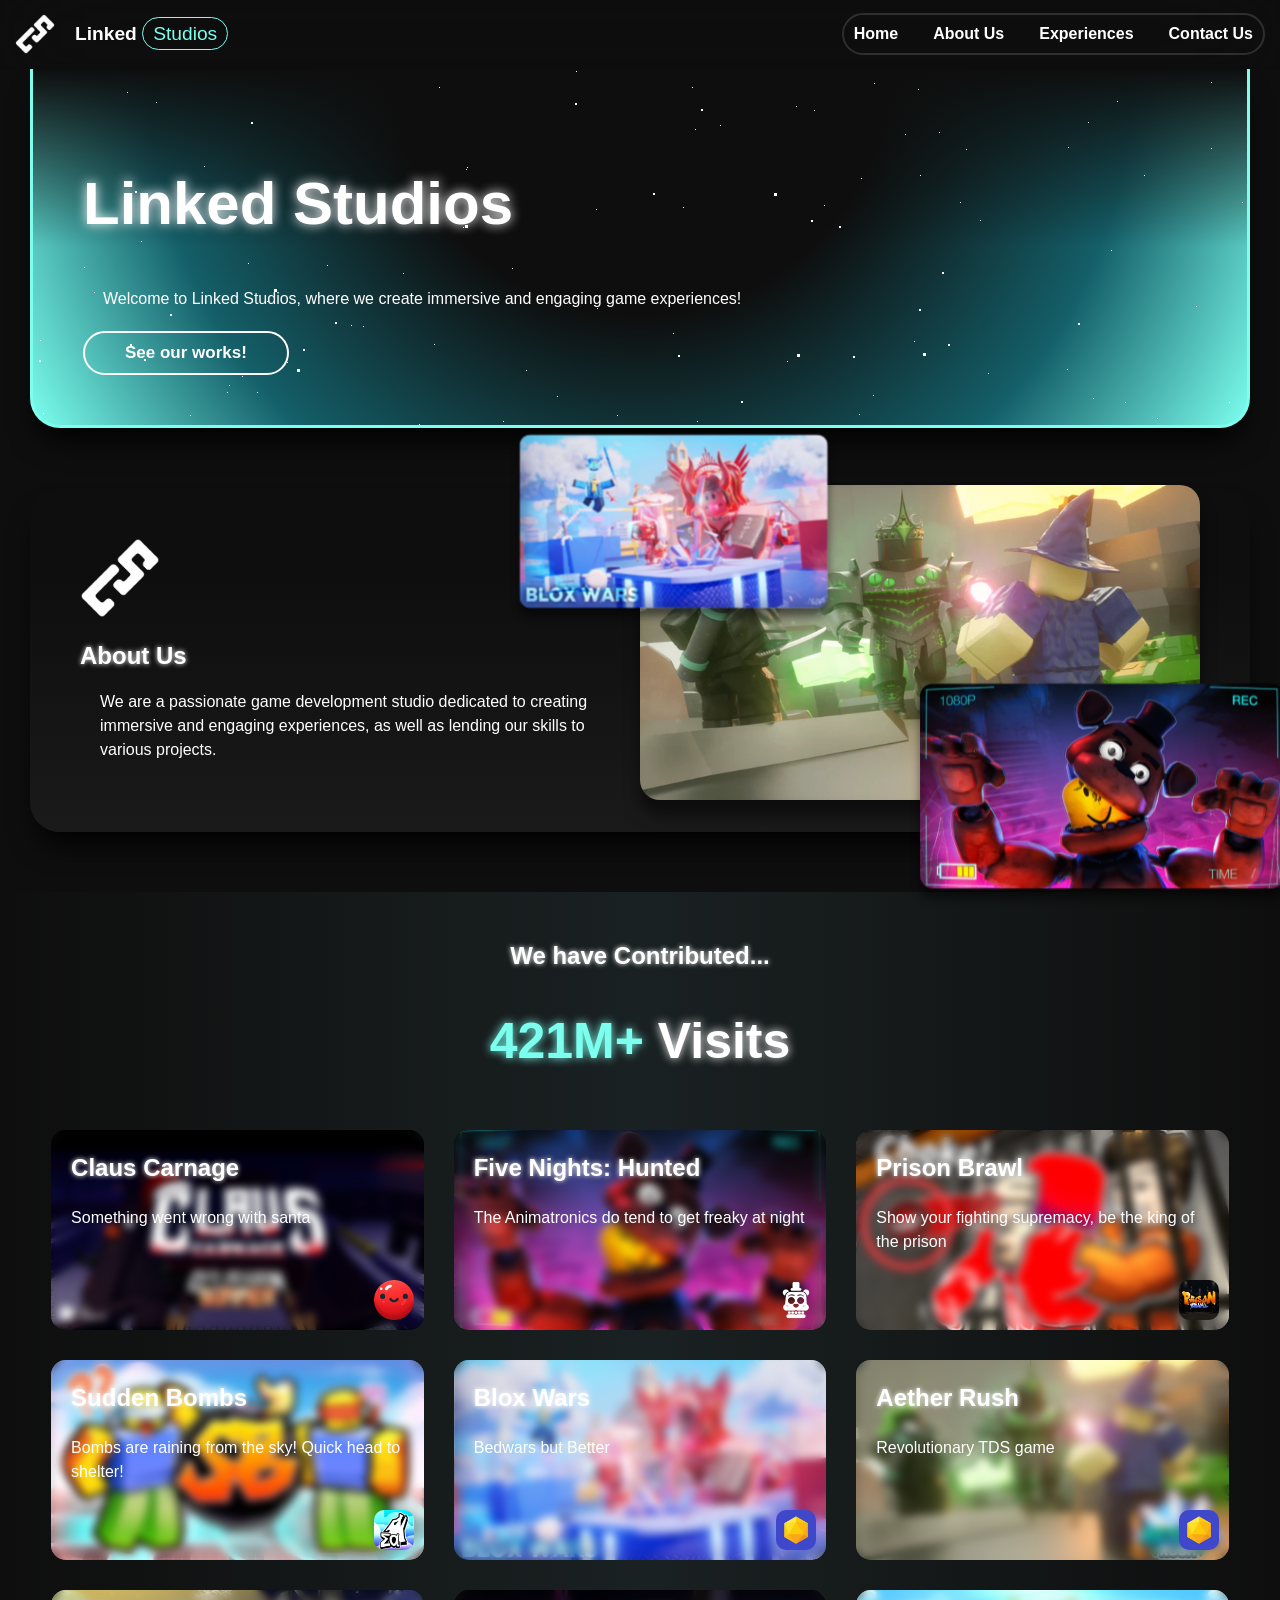
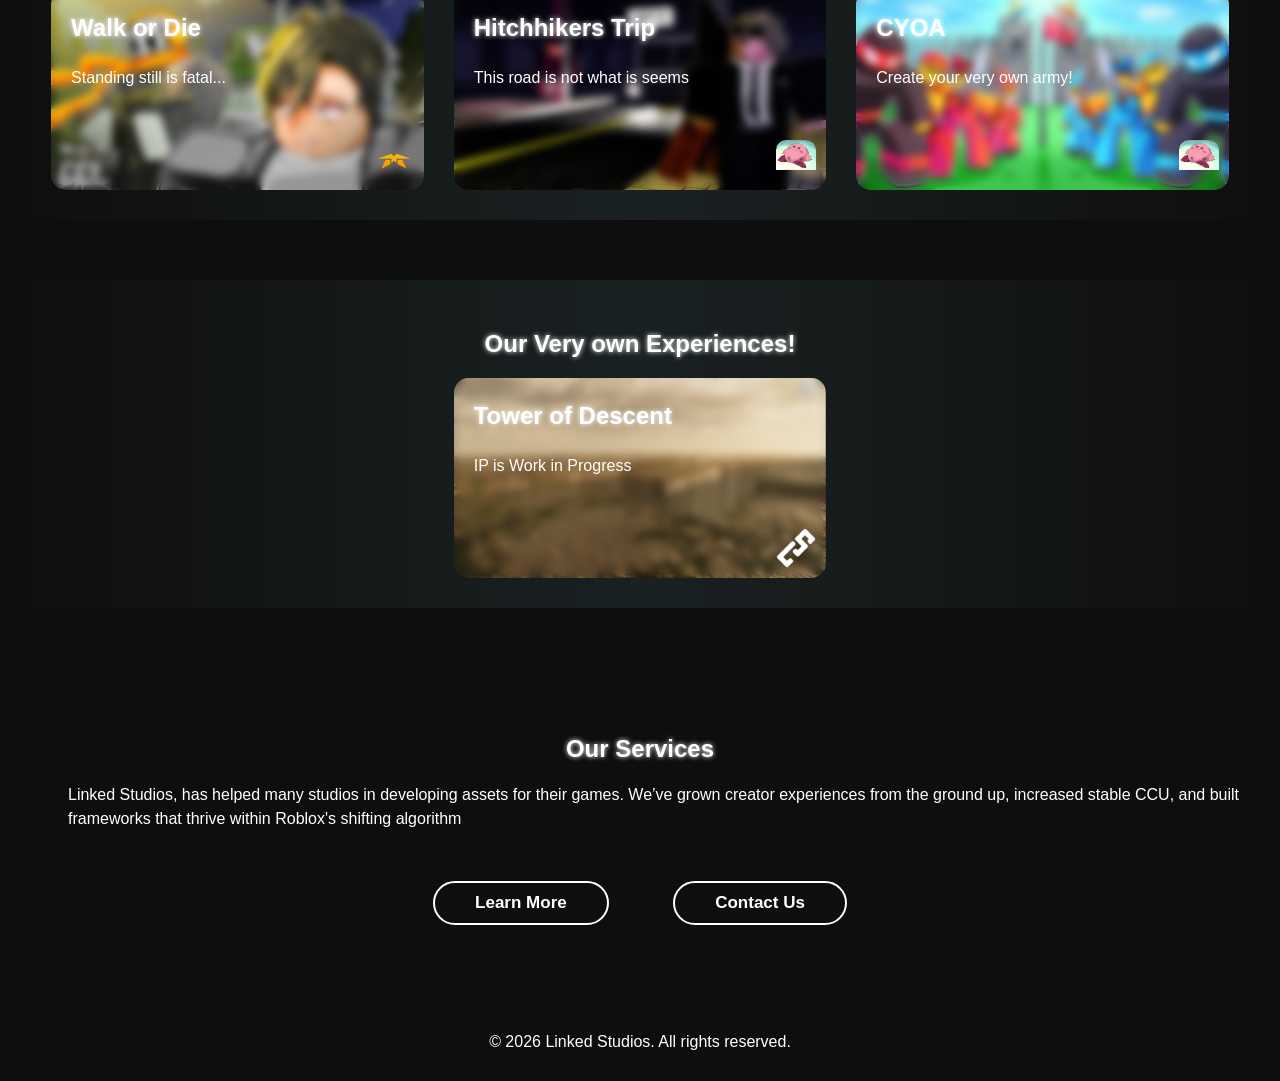
==== commit 3035b7f4: "Update index.html" ====
--- a/index.html
+++ b/index.html
@@ -4,11 +4,6 @@
 <head>
     <meta charset="UTF-8">
     <meta name="viewport" content="width=device-width, initial-scale=1.0">
-
-    <!-- meta data -->
-
-
-    <!-- end of meta data -->
 
     <title>Linked Studios - Home</title>
 
@@ -107,4 +102,4 @@
     </footer>
 </body>
 
-</html>+</html>
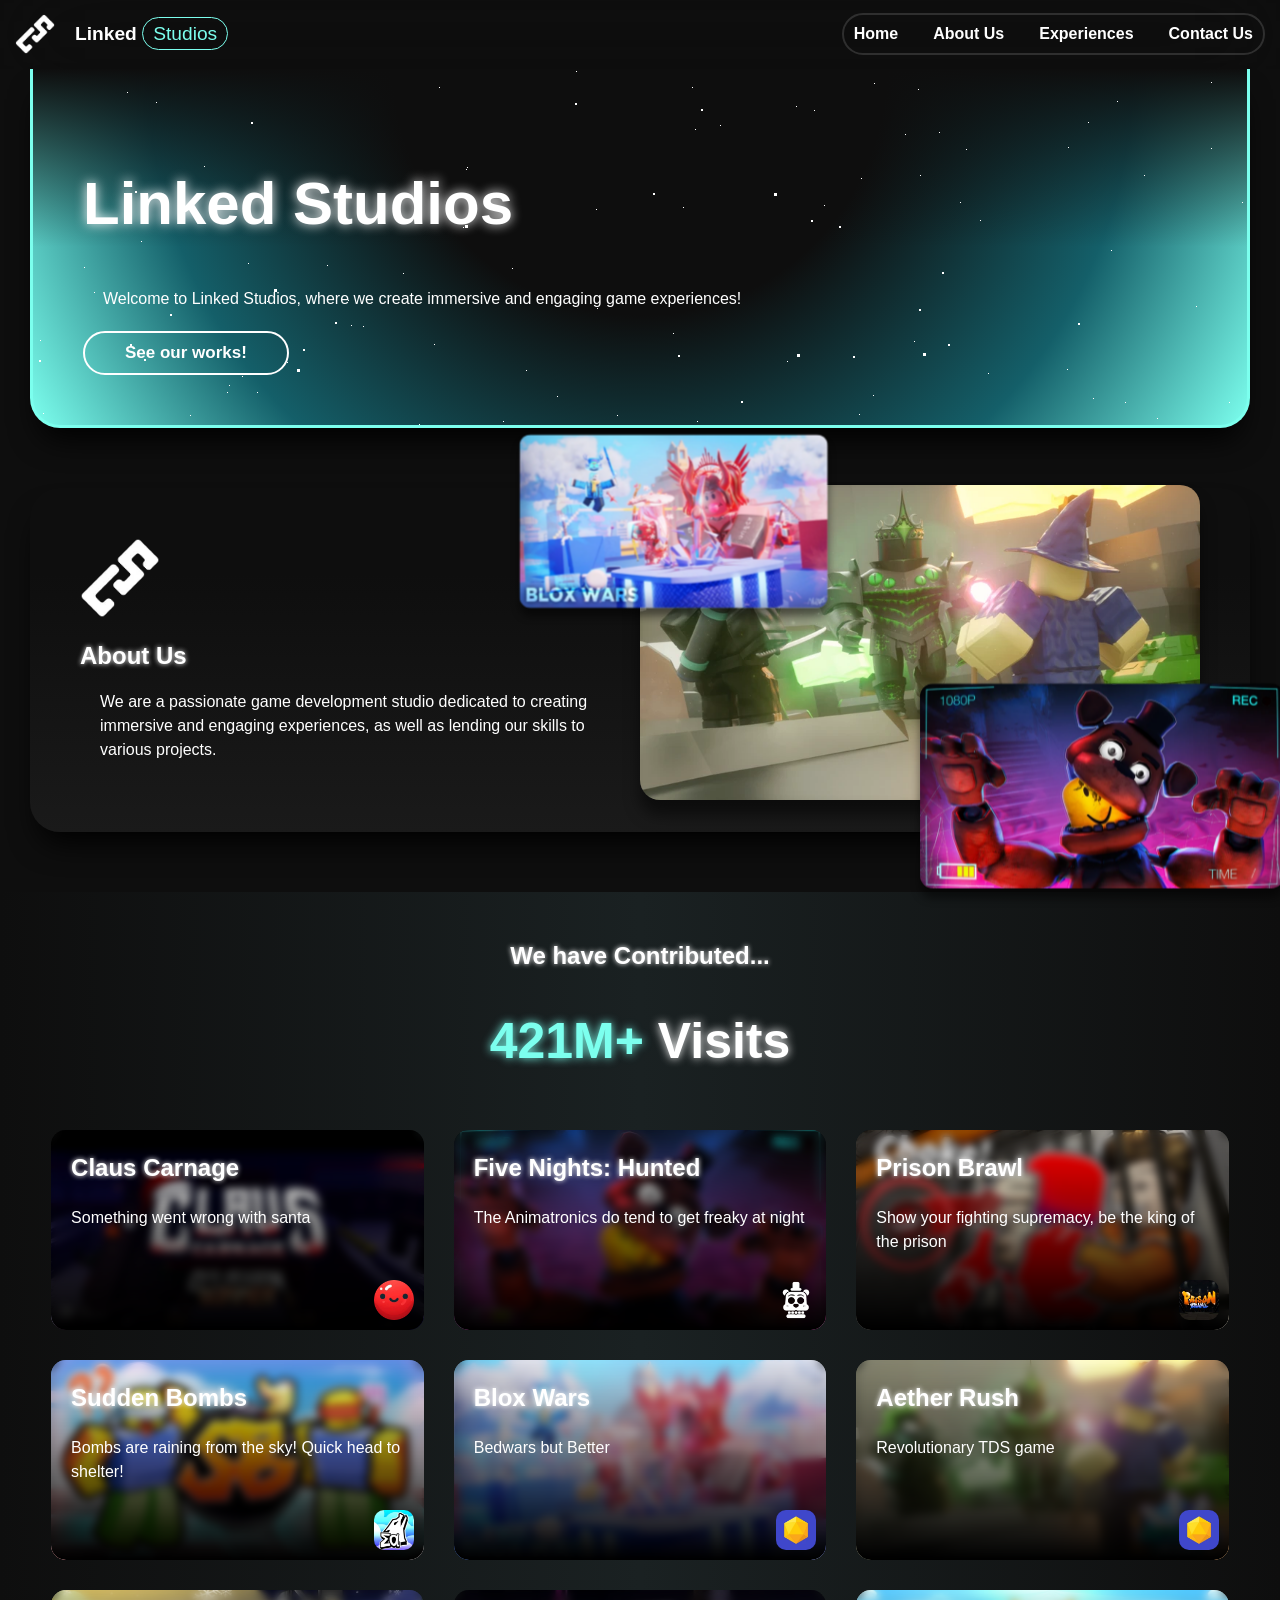
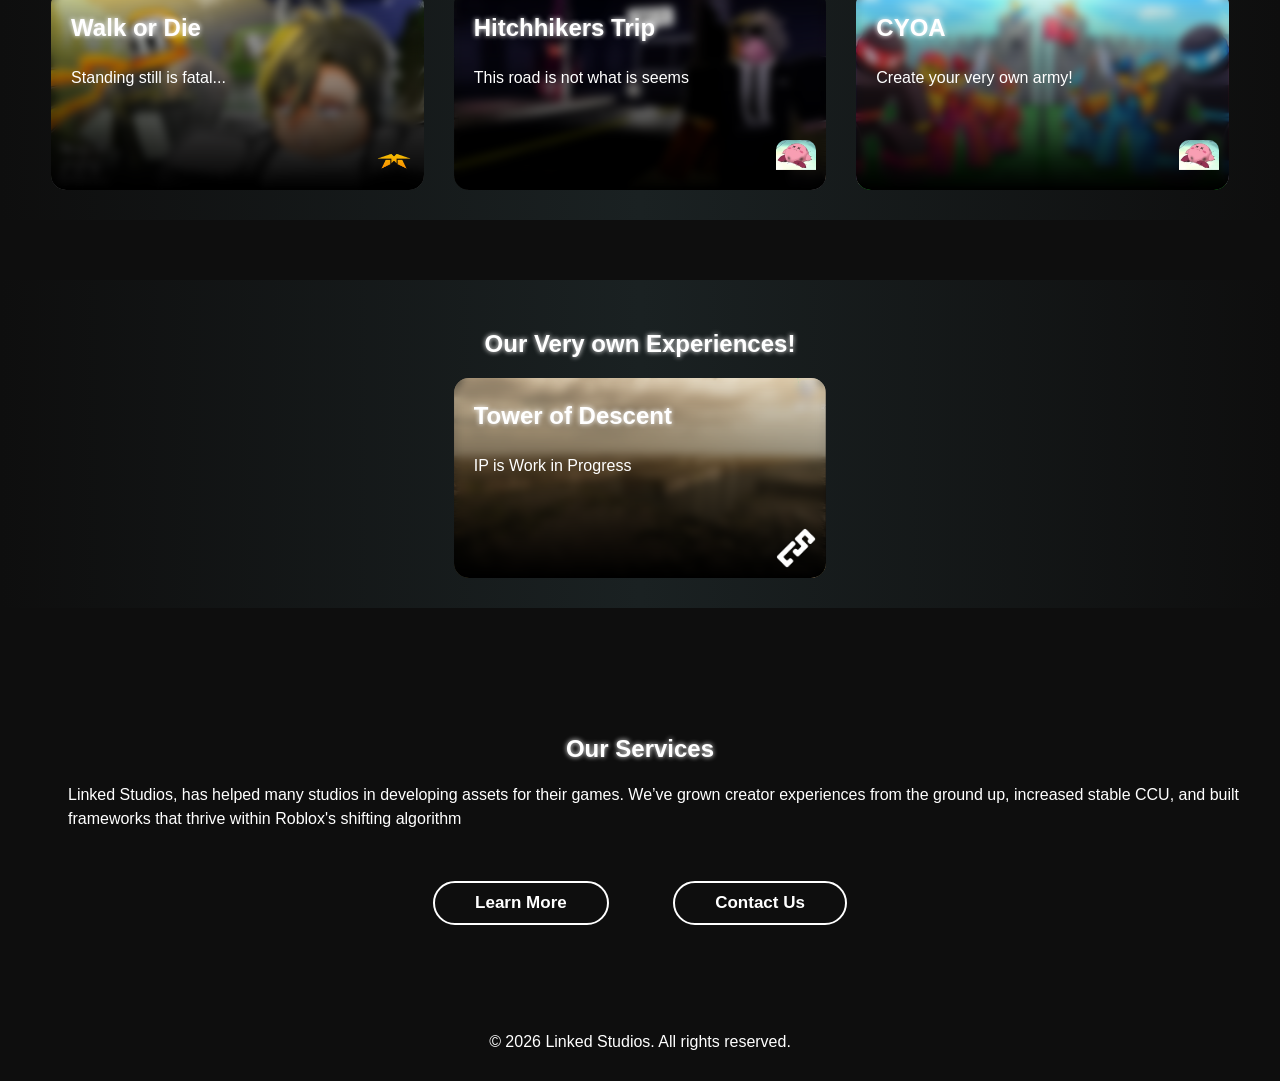
==== commit 03970040: "Update index.html" ====
--- a/index.html
+++ b/index.html
@@ -3,7 +3,7 @@
 
 <head>
     <meta charset="UTF-8">
-    <meta name="viewport" content="width=device-width, initial-scale=1.0">
+    <meta name="viewport" content="width=device-width, initial-scale=1.0, minimum-scale=1">
 
     <title>Linked Studios - Home</title>
 
--- a/app.css
+++ b/app.css
@@ -8,8 +8,8 @@
     --shadow-color: rgb(0, 0, 0);
     --showcase-gap: 30px;
 
-    font-size: var(--font-size);
-    overflow-x: hidden;
+    font-size: var(--font-size);+
 }
 
 html {
@@ -18,8 +18,7 @@
 
 body {
     margin: 0px;
-    overflow-x: hidden;
-
+    
     background-color: var(--background-color);
     font-family: Verdana, Geneva, Tahoma, sans-serif;
 
@@ -52,7 +51,9 @@
     backdrop-filter: blur(50px);
 
     padding-bottom: 0;
-    z-index: 100;
+    z-index: 100;
+
+overflow-x: hidden;
 }
 
 nav div {
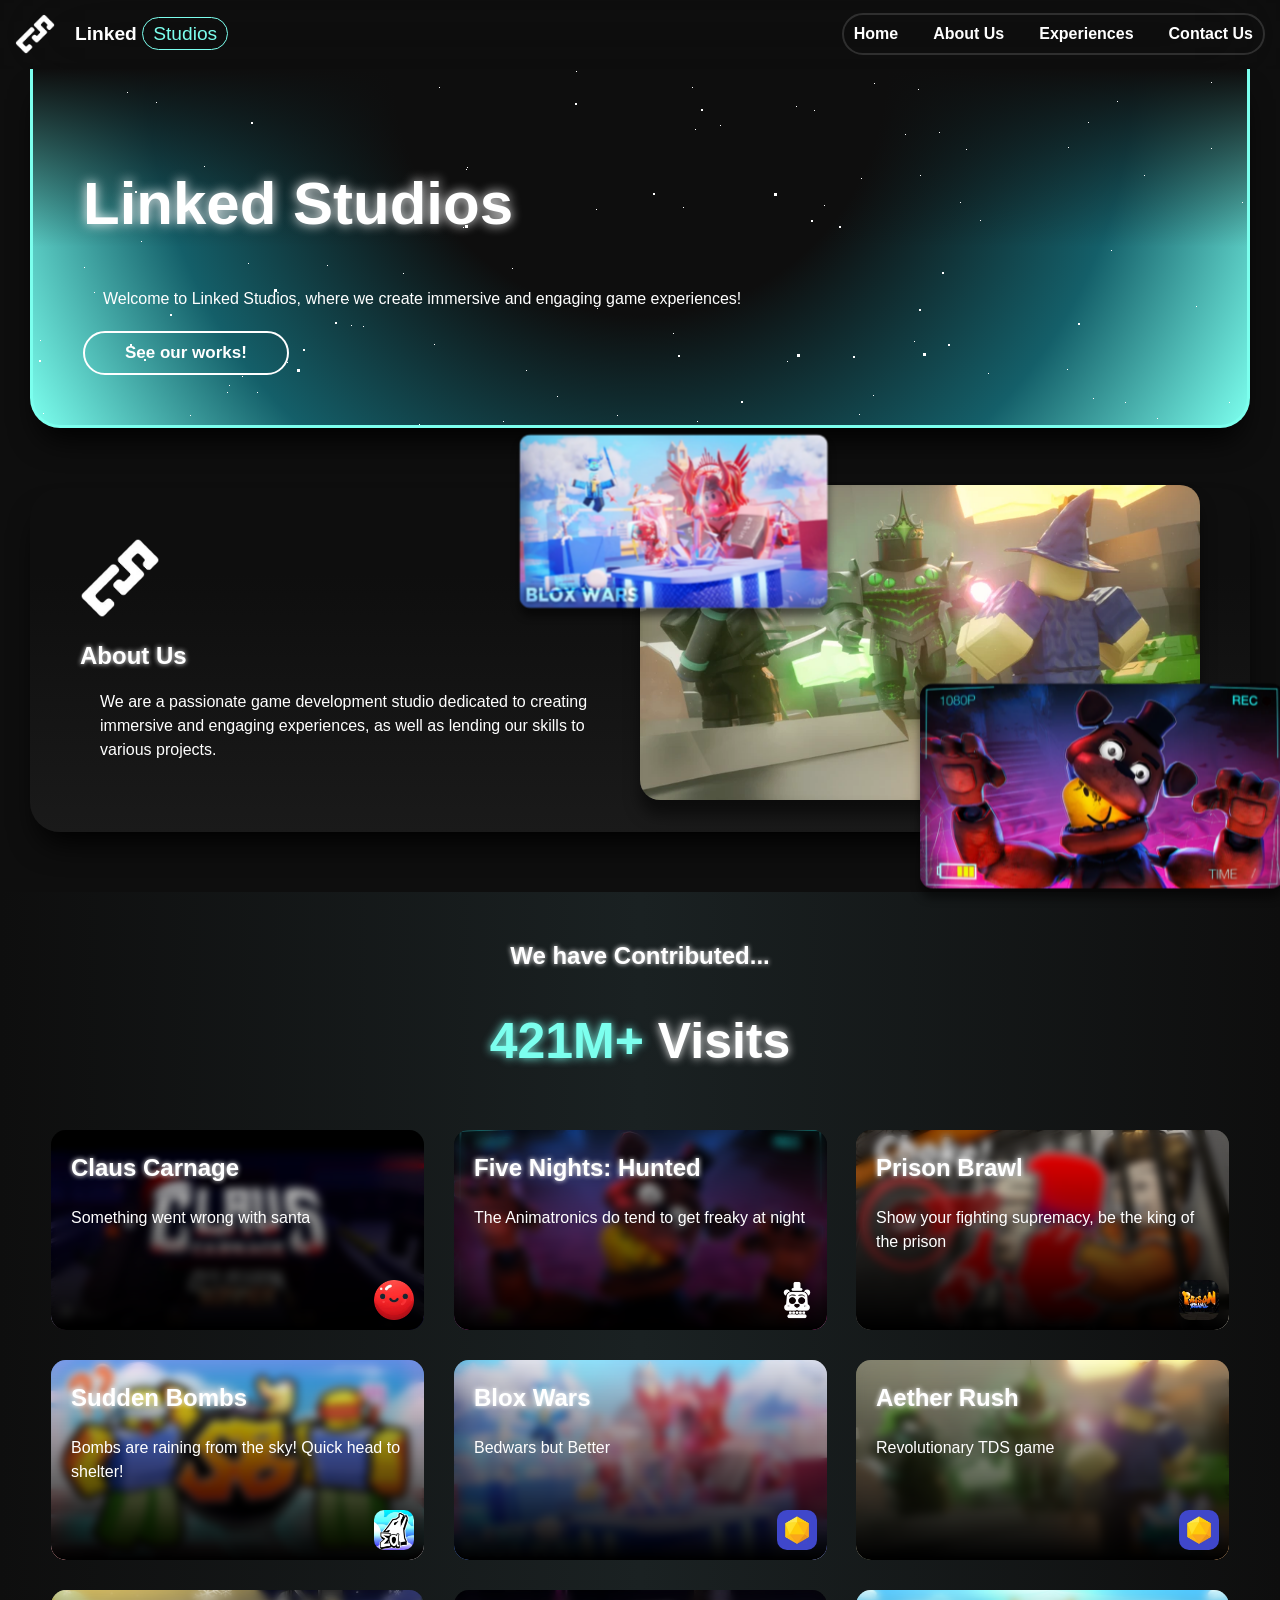
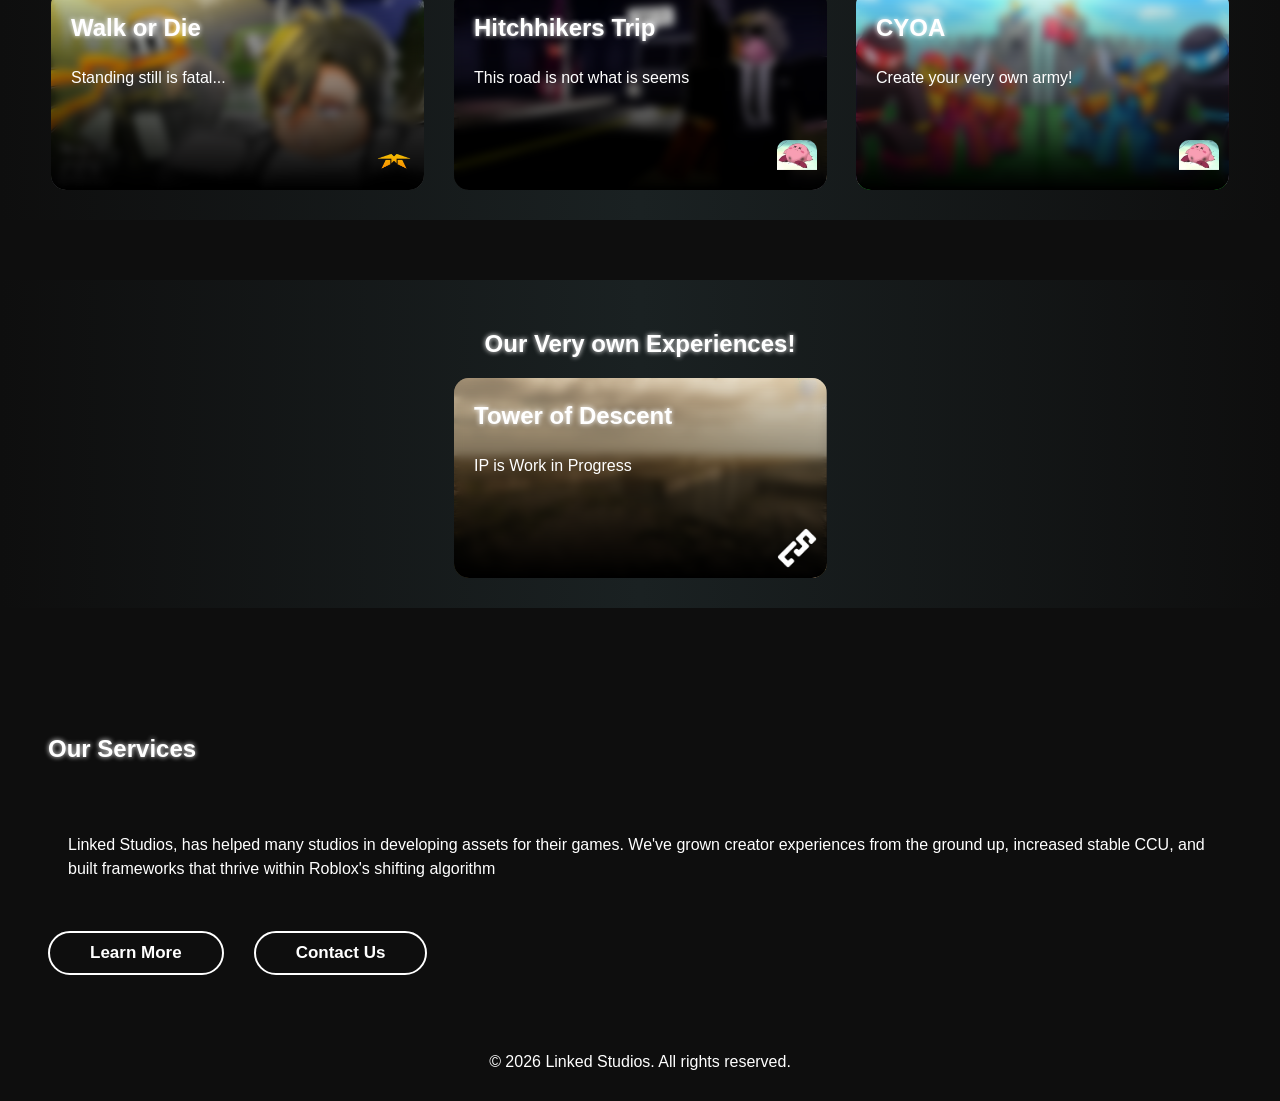
==== commit 87d77068: "Add files via upload" ====
--- a/index.html
+++ b/index.html
@@ -49,6 +49,7 @@
         </article>
 
         <article id="about-us" class="shadow">
+    
             <section>
                 <img src="Images/logos/logo.webp" alt="linked-studioslogo">
                 <h2>About Us</h2>
@@ -69,31 +70,25 @@
             <h2>We have Contributed...</h2>
             <h1><span>421M+</span> Visits</h1>
 
-            <section id="contributions-container"></section>
+            <section id="contributions-container">
+                
+            </section>
         </article>
 
         <article class="showcase">
             <h2>Our Very own Experiences!</h2>
 
-            <section id="experiences-container">
-                <div class="cd" style="background-image: url(Images/GameImages/Descent.png);">
-                    <h2>Tower of Descent</h2>
-                    <p>IP is Work in Progress</p>
-
-                    <a href=""></a>
-                    <img src="Images/logos/logo.webp" alt="linked-studioslogo">
-                </div>
-            </section>
+            <section id="experiences-container"></section>
         </article>
 
         <article id="contact" class="info-dump">
             <h1>Our Services</h1>
-            <p>Linked Studios, has helped many studios in developing assets for their games. We’ve grown creator
+            <p>Linked Studios, has helped many studios in developing assets for their games. We've grown creator
                 experiences from the ground up, increased stable CCU, and built frameworks that thrive within Roblox's
                 shifting algorithm</p>
 
-            <button class="cex-but">Learn More</button>
-            <button class="cex-but">Contact Us</button>
+            <a href="learn.html" class="cex-but">Learn More</a>
+            <a class="cex-but">Contact Us</a>
         </article>
     </main>
 
@@ -102,4 +97,4 @@
     </footer>
 </body>
 
-</html>
+</html>
--- a/app.css
+++ b/app.css
@@ -8,8 +8,7 @@
     --shadow-color: rgb(0, 0, 0);
     --showcase-gap: 30px;
 
-    font-size: var(--font-size);-
+    font-size: var(--font-size);
 }
 
 html {
@@ -18,7 +17,8 @@
 
 body {
     margin: 0px;
-    
+    overflow-x: hidden;
+
     background-color: var(--background-color);
     font-family: Verdana, Geneva, Tahoma, sans-serif;
 
@@ -31,7 +31,8 @@
     gap: 60px;
 }
 
-h1, h2 {
+h1,
+h2 {
     text-shadow: 0 0 0.2em currentColor;
 }
 
@@ -51,9 +52,7 @@
     backdrop-filter: blur(50px);
 
     padding-bottom: 0;
-    z-index: 100;
-
-overflow-x: hidden;
+    z-index: 100;
 }
 
 nav div {
@@ -191,14 +190,14 @@
     background: linear-gradient(to top, #1a1a1a, #1a1a1a00 75%);
 
     border-radius: var(--border-radius);
-    
+
     display: flex;
     flex-wrap: wrap;
 
     color: rgb(255, 255, 255);
 }
 
-#about-us > * {
+#about-us>* {
     width: 50%;
 }
 
@@ -211,7 +210,7 @@
     height: 13em;
 
     transform-style: preserve-3d;
-   
+
     position: relative;
     transform: perspective(5000px) rotateX(var(--rotate3dX)) rotateY(var(--rotate3dY));
 
@@ -270,9 +269,8 @@
 }
 
 .cd {
-    perspective: 1000px;
-
     height: 200px;
+
     background: rgb(97, 36, 36);
     overflow: hidden;
 
@@ -280,9 +278,11 @@
     background-position: center;
 
     border-radius: calc(var(--border-radius) / 2);
-
-    position: relative;
-    transition: all 0.3s cubic-bezier(0.215, 0.610, 0.355, 1);
+    position: relative;
+
+    inset: 0;
+
+    transition: all 0.3s cubic-bezier(0.23, 1, 0.320, 1);
 }
 
 .cd::before {
@@ -300,8 +300,7 @@
     transition: all 0.3s cubic-bezier(0.215, 0.610, 0.355, 1);
 }
 
-.cd>h2,
-p {
+.cd>h2,p {
     margin: 20px;
     text-align: left;
     transition: all 0.3s cubic-bezier(0.215, 0.610, 0.355, 1);
@@ -322,10 +321,21 @@
 }
 
 .cd a {
-    position: absolute;
+    background-color: red;
     inset: 0;
 
-    z-index: 2;
+    position: relative;
+    z-index: 3;
+}
+
+#contact {
+    display: flex;
+    flex-wrap: wrap;
+    gap: 30px;
+}
+
+#contact > a {
+    text-decoration: none;
 }
 
 .info-dump {
@@ -333,17 +343,13 @@
     text-align: center;
 }
 
-.info-dump h1 + p{
+.info-dump h1+p {
     width: 100%;
 }
 
 .info-dump button {
     margin: 30px;
 }
-
-/* Content Toggle */
-
-/* Services */
 
 
 /* Footer */
@@ -362,7 +368,7 @@
 /* Media Queries */
 
 @media screen and (min-width: 1400px) {
-    .showcase section>div {
+    .cd {
         width: calc(25% - var(--showcase-gap));
     }
 
@@ -372,19 +378,19 @@
 }
 
 @media screen and (max-width: 1400px) {
-    .showcase section>div {
+    .cd {
         width: calc(33% - var(--showcase-gap));
     }
 }
 
 @media screen and (max-width: 1000px) {
-    .showcase section>div {
+    .cd {
         width: calc(50% - var(--showcase-gap));
     }
 }
 
 @media screen and (max-width: 600px) {
-    .showcase section>div {
+    .cd {
         width: 100%;
     }
 }
@@ -405,7 +411,7 @@
     nav {
         display: flex;
         flex-wrap: wrap;
-       
+
         padding-bottom: 0;
     }
 
@@ -428,11 +434,11 @@
         transition: all 0.6s cubic-bezier(0.23, 1, 0.320, 1);
     }
 
-    .links > a {
+    .links>a {
         overflow: hidden;
         width: 100%;
         position: relative;
-        
+
         background-color: rgba(0, 0, 0, 0.664);
 
         padding: 15px;
@@ -443,8 +449,8 @@
         transform-origin: center top;
         transition: all 0.6s cubic-bezier(0.23, 1, 0.320, 1);
     }
-    
-    .links > a::before {
+
+    .links>a::before {
         content: "";
         position: absolute;
 
@@ -462,12 +468,15 @@
         display: none;
     }
 
-    #about-us > *{
-       width: 100%;
+    #about-us>* {
+        width: 100%;
+    }
+
+    #contact button {
+        width: 100%;
     }
 
     .cascade-container {
         margin-top: 75px;
     }
-}
-
+}
--- a/animation-styles.css
+++ b/animation-styles.css
@@ -16,23 +16,49 @@
     transform: rotateX(100deg);
 }
 
-.cd:hover h2 {
-    transform: translateY(30px);
-    opacity: 0;
-}
-
-.cd:hover p {
+.cd:hover h2, .cd:hover p {
     transform: translateY(30px);
     opacity: 0;
 }
 
 .cd:hover {
-    transform: scale(1.1);
+    transform: scale(0.9);
 }
 
 .nav-toggle:checked~.links {
     display: none;
 }
+
+
+/* Animation Vars */
+ 
+@keyframes appearabove {
+    from {
+        opacity: 0;
+
+        transform: translateY(100px) scale(0);
+    }
+
+    to {
+        opacity: 1;
+
+        transform: translateY(0) scale(1);
+    }
+}
+
+/* Animation Initiator */
+
+.appear-scale {
+    opacity: 0;
+
+    animation: appearabove 0.6s cubic-bezier(0.19, 1, 0.22, 1) forwards;
+    animation-delay: calc(calc(sibling-index()-1)*250ms);
+   
+    timeline-trigger: --appearabove-trigger view();
+    animation-trigger: --appearabove-trigger play-once none;
+}
+
+/* Medias */
 
 @media screen and (min-width: 768px) {
     .links a:hover {
@@ -54,4 +80,8 @@
         backdrop-filter: blur(15px);
     }
 
+}
+
+@media (pointer: coarse) and (hover: none) {
+
 }
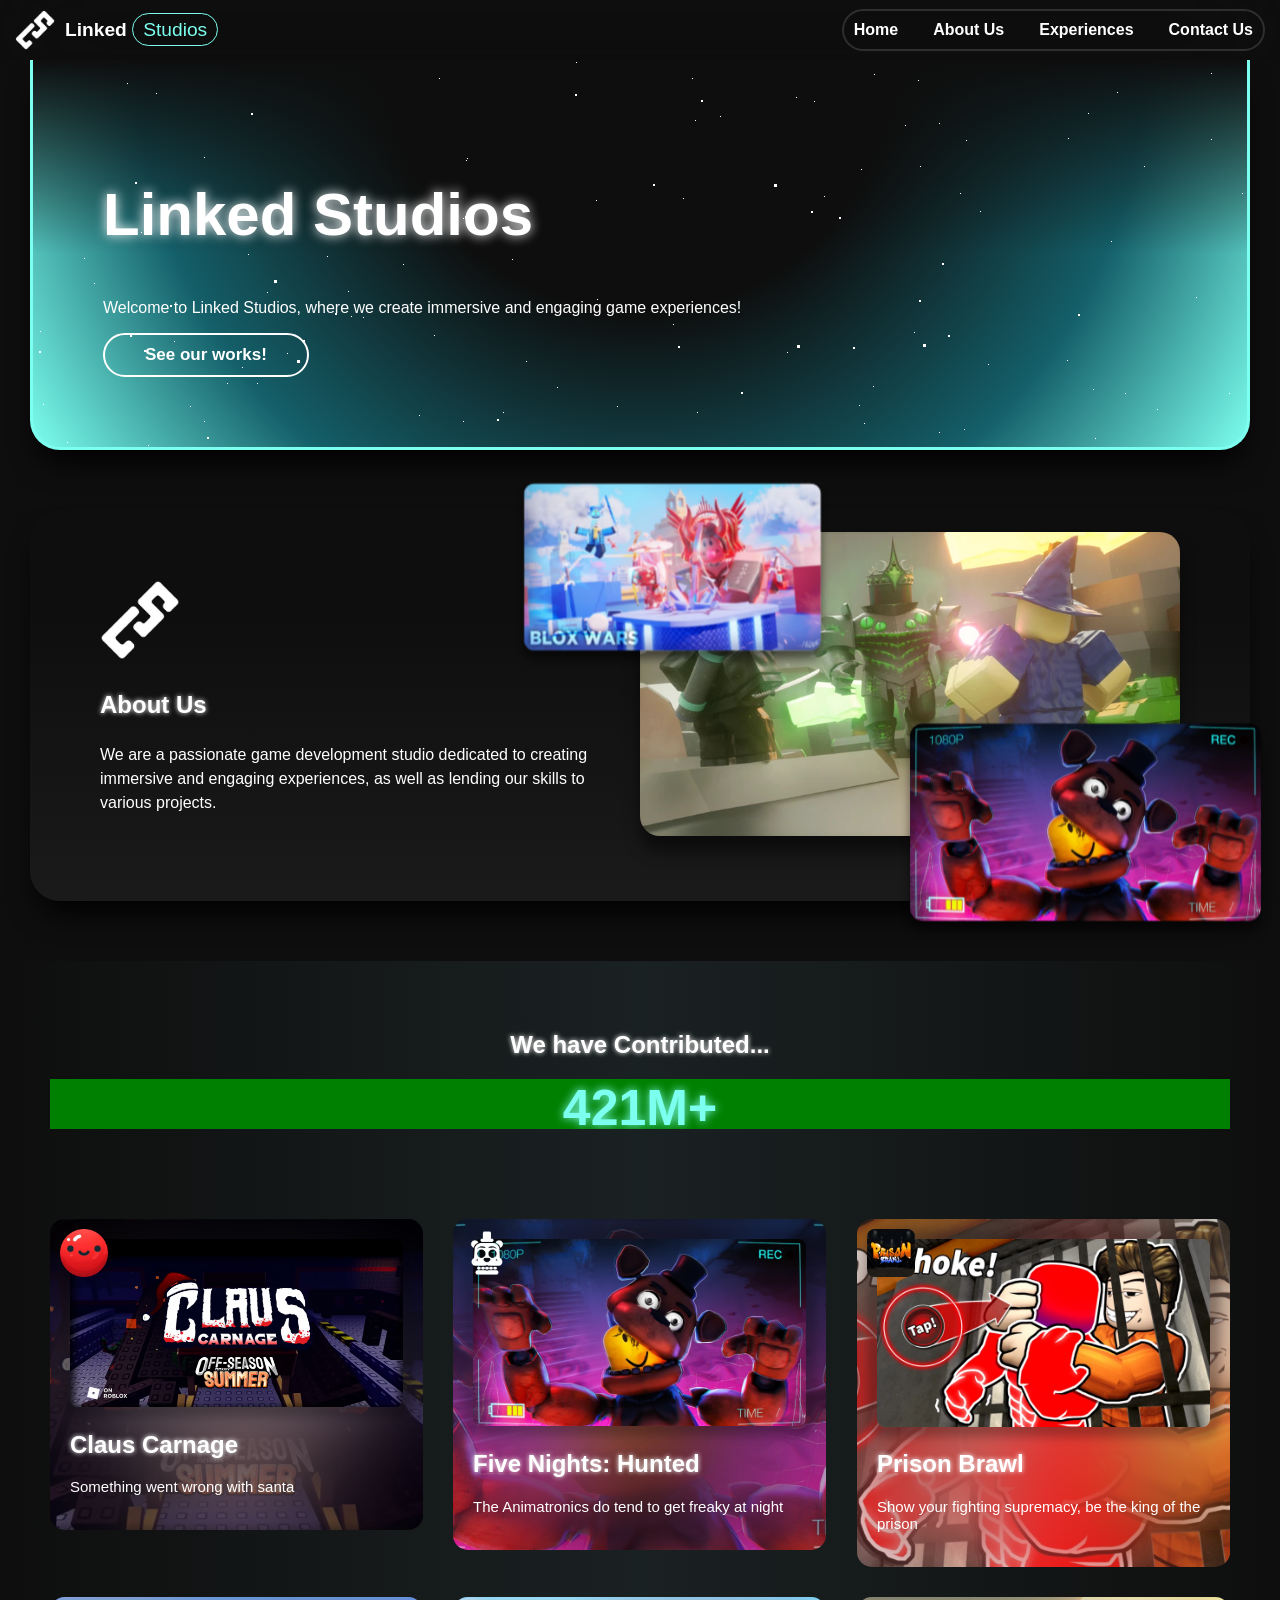
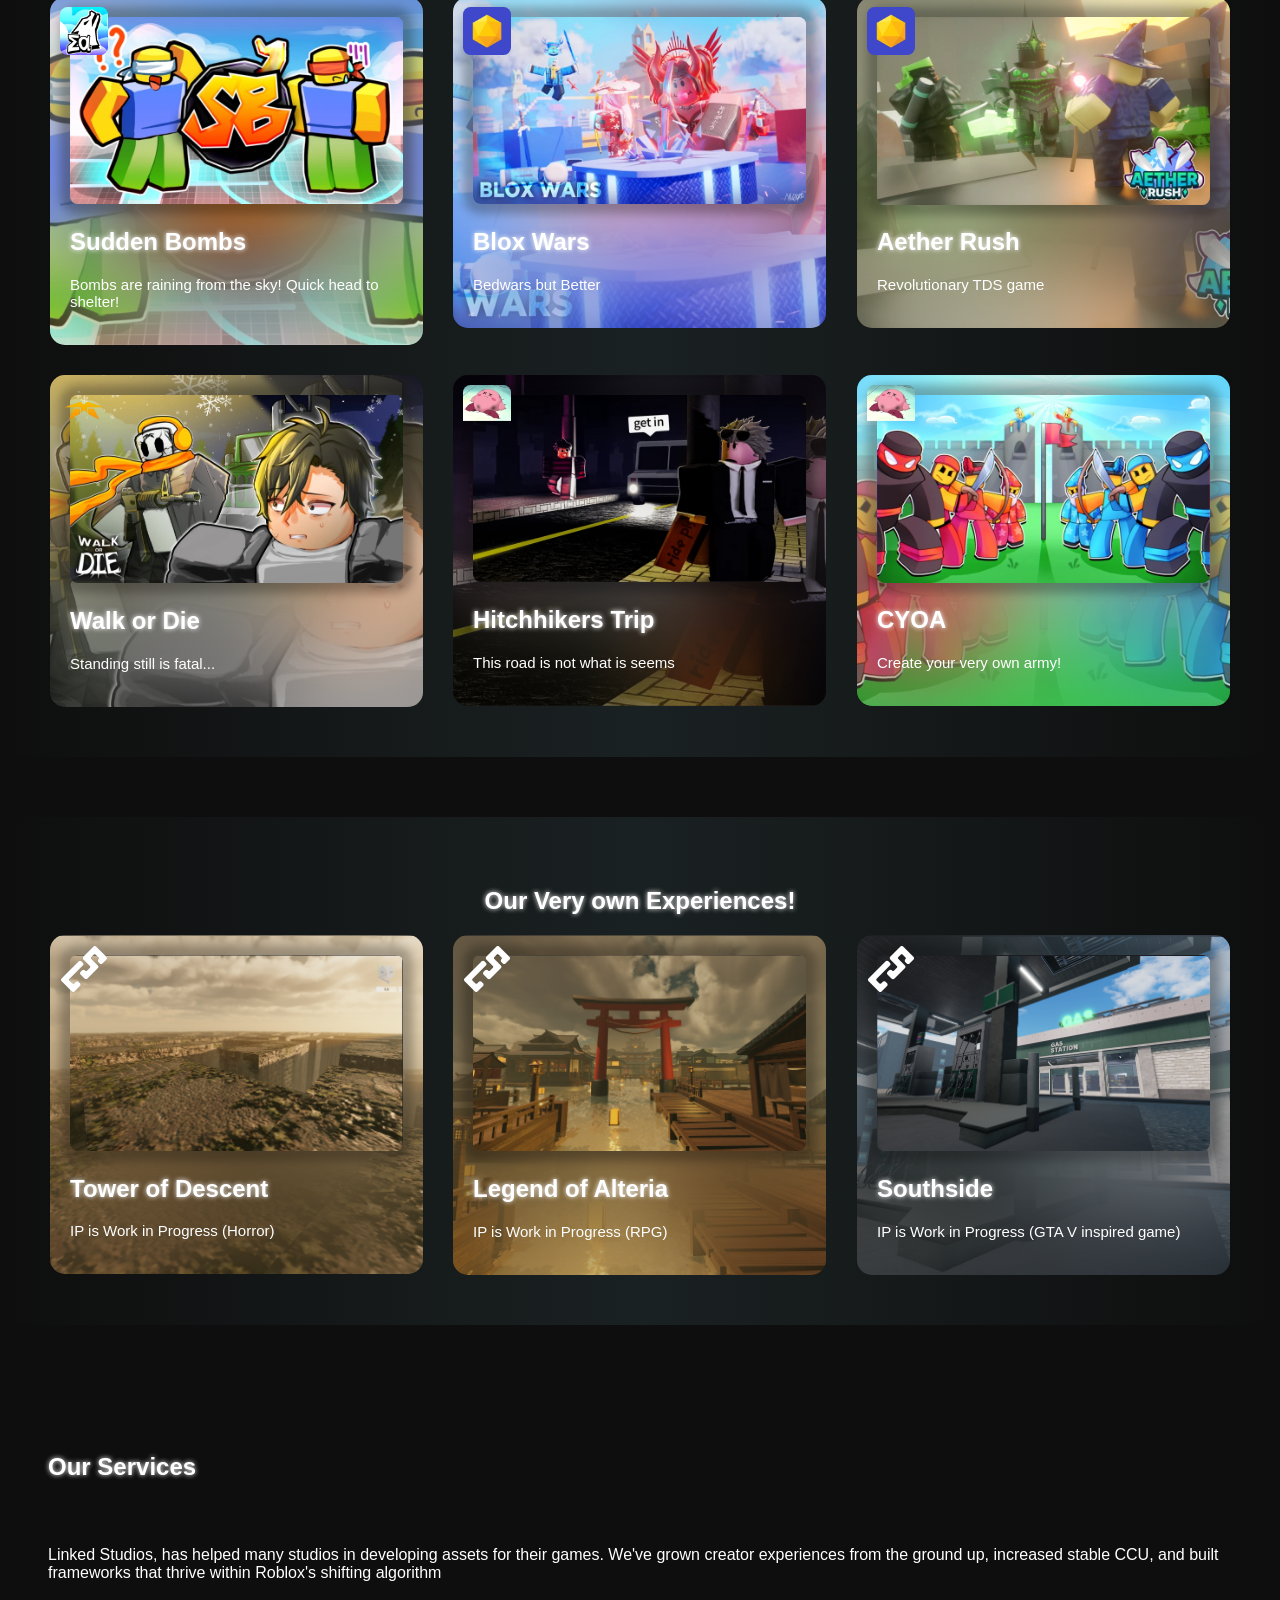
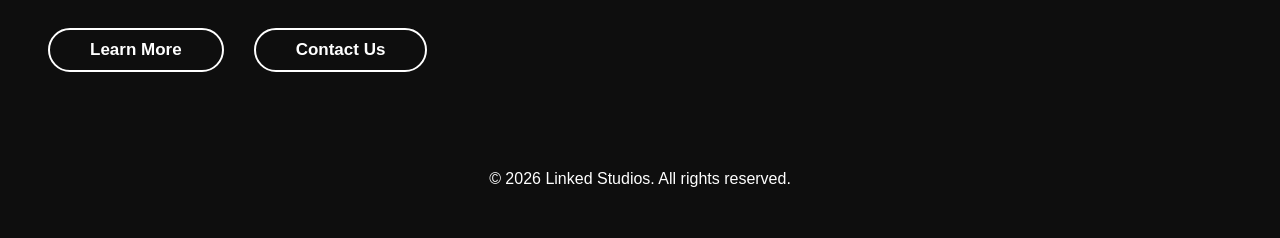
==== commit 57806924: "Add files via upload" ====
--- a/index.html
+++ b/index.html
@@ -22,7 +22,7 @@
     <nav>
         <div>
             <img src="Images/logos/logo.webp" alt="linked-studioslogo">
-            <p>Linked <span>Studios</span></p>
+            <p style="margin-left: 10px;">Linked <span>Studios</span></p>
         </div>
 
         <button id="nav-ham" class="nav-toggle">&#9776;</button>
@@ -36,6 +36,8 @@
     </nav>
 
     <main>
+        <!-- Intro Header -->
+
         <article id="intro" class="shadow">
             <h1>Linked Studios</h1>
             <p>Welcome to Linked Studios, where we create immersive and engaging game experiences!</p>
@@ -48,8 +50,10 @@
             </div>
         </article>
 
+        <!-- About Us -->
+
         <article id="about-us" class="shadow">
-    
+
             <section>
                 <img src="Images/logos/logo.webp" alt="linked-studioslogo">
                 <h2>About Us</h2>
@@ -66,20 +70,39 @@
 
         </article>
 
+        <!-- Contributions -->
+
         <article class="showcase">
             <h2>We have Contributed...</h2>
-            <h1><span>421M+</span> Visits</h1>
 
-            <section id="contributions-container">
+            <div class="loop-text">
+                <div class="lpt-up">
+                    <p>421M+</p>
+                    <p>2000+</p>
+                    <p>1B</p>
+                    <p>421M+</p>
+                </div>
                 
-            </section>
+                <div class="lpt-down">
+                    <p>Visits</p>
+                    <p>Engagement</p>
+                    <p>Players</p>
+                    <p>Visits</p>
+                </div>
+            </div>
+
+            <section id="contributions-container"></section>
         </article>
 
+        <!-- Experiences -->
+        
         <article class="showcase">
             <h2>Our Very own Experiences!</h2>
 
             <section id="experiences-container"></section>
         </article>
+
+        <!-- Contact -->
 
         <article id="contact" class="info-dump">
             <h1>Our Services</h1>
--- a/app.css
+++ b/app.css
@@ -1,6 +1,6 @@
 :root {
     --margin: 30px;
-    --padding: 30px;
+    --padding: 50px;
     --border-radius: 30px;
     --font-size: 16px;
     --background-color: #0e0e0e;
@@ -189,6 +189,7 @@
     padding: calc(var(--padding) + 20px);
     background: linear-gradient(to top, #1a1a1a, #1a1a1a00 75%);
 
+    line-height: 1.5;
     border-radius: var(--border-radius);
 
     display: flex;
@@ -251,12 +252,10 @@
     padding: var(--padding);
 }
 
-.showcase section {
-    display: flex;
-    flex-wrap: wrap;
-
-    justify-content: center;
-    gap: var(--showcase-gap);
+.showcase>section {
+    display: grid;
+    grid-template-columns: repeat(auto-fit, minmax(300px, 1fr));
+    gap: 30px;
 }
 
 .showcase h1 {
@@ -269,8 +268,6 @@
 }
 
 .cd {
-    height: 200px;
-
     background: rgb(97, 36, 36);
     overflow: hidden;
 
@@ -278,63 +275,62 @@
     background-position: center;
 
     border-radius: calc(var(--border-radius) / 2);
-    position: relative;
-
-    inset: 0;
-
     transition: all 0.3s cubic-bezier(0.23, 1, 0.320, 1);
+
+    padding: 20px;
+}
+
+.cd>img {
+    box-shadow: 0px 0px 10px 10px rgba(0, 0, 0, 0.267);
+
+    width: 100%;
+    border-radius: calc(var(--border-radius) / 4);
 }
 
 .cd::before {
     content: "";
     position: absolute;
-
-    backdrop-filter: blur(4px);
     inset: 0;
 
     z-index: -1;
-
-    background: linear-gradient(to top, black, rgba(0, 0, 0, 0));
-
-    transform-origin: bottom;
-    transition: all 0.3s cubic-bezier(0.215, 0.610, 0.355, 1);
-}
-
-.cd>h2,p {
-    margin: 20px;
+    backdrop-filter: blur(50px);
+}
+
+.cd>a {
+    position: absolute;
+
+    inset: 0;
+}
+
+.cd>div>* {
     text-align: left;
-    transition: all 0.3s cubic-bezier(0.215, 0.610, 0.355, 1);
-
-    transition-delay: calc(sibling-index() * 0.1s);
-    line-height: 1.5;
-}
-
-.cd>img {
+}
+
+.cd>div>p {
+    font-size: 15px;
+}
+
+.cd>div>img {
     position: absolute;
-    bottom: 0px;
-    right: 0px;
-
-    width: 2.5em;
+    border-radius: calc(var(--border-radius) / 4);
+
+    top: 0;
+    left: 0;
+
+    width: 3rem;
+    aspect-ratio: 1/1;
     margin: 10px;
-
-    border-radius: 10px;
-}
-
-.cd a {
-    background-color: red;
-    inset: 0;
-
-    position: relative;
-    z-index: 3;
 }
 
 #contact {
     display: flex;
     flex-wrap: wrap;
+    text-align: left;
+
     gap: 30px;
 }
 
-#contact > a {
+#contact>a {
     text-decoration: none;
 }
 
@@ -351,11 +347,58 @@
     margin: 30px;
 }
 
+.loop-text {
+    width: 100%;
+    height: 50px;
+    overflow: hidden;
+   
+    display: flex;
+    flex-wrap: wrap;
+
+    margin-bottom: 90px;
+    justify-content: center;
+}
+
+.loop-text > div {
+    container-type: size;
+    width: 100%;
+    height: 100%;
+}
+
+.loop-text>div>* {
+    align-items: center;
+
+    height: 100%;
+    width: 100%;
+
+    text-align: center; 
+  
+    padding: 0;
+    margin: 0;
+
+    text-shadow: 0 0 0.2em currentColor;
+    font-weight: bolder;
+    font-size: 100cqb;
+}
+
+.loop-text>div:nth-child(1) {
+    color: var(--main-color);
+    text-align: right;
+
+    background-color: green;
+}
+
+.loop-text>div:nth-child(2) {
+    text-align: left;
+
+    background-color: black;
+}
 
 /* Footer */
 footer {
     padding: var(--padding);
     text-align: center;
+    
 }
 
 /* Pre-made Styles frfr */
@@ -368,36 +411,8 @@
 /* Media Queries */
 
 @media screen and (min-width: 1400px) {
-    .cd {
-        width: calc(25% - var(--showcase-gap));
-    }
-
     #about-us {
         padding-top: 250px;
-    }
-}
-
-@media screen and (max-width: 1400px) {
-    .cd {
-        width: calc(33% - var(--showcase-gap));
-    }
-}
-
-@media screen and (max-width: 1000px) {
-    .cd {
-        width: calc(50% - var(--showcase-gap));
-    }
-}
-
-@media screen and (max-width: 600px) {
-    .cd {
-        width: 100%;
-    }
-}
-
-@media screen and (min-width: 768px) {
-    .links {
-        transform: translateX(0%);
     }
 }
 
@@ -408,6 +423,10 @@
         appearance: none;
     }
 
+    .loop-text {
+        
+    }
+
     nav {
         display: flex;
         flex-wrap: wrap;
--- a/animation-styles.css
+++ b/animation-styles.css
@@ -1,5 +1,3 @@
-
-
 .cex-but:hover {
     color: black;
     scale: 1.15;
@@ -11,18 +9,8 @@
     scale: 3;
 }
 
-.cd:hover::before {
-    opacity: 1;
-    transform: rotateX(100deg);
-}
-
-.cd:hover h2, .cd:hover p {
-    transform: translateY(30px);
-    opacity: 0;
-}
-
-.cd:hover {
-    transform: scale(0.9);
+.showcase > section > div:hover .cd {
+    scale: 1.1;
 }
 
 .nav-toggle:checked~.links {
@@ -34,25 +22,20 @@
  
 @keyframes appearabove {
     from {
-        opacity: 0;
-
         transform: translateY(100px) scale(0);
     }
 
     to {
-        opacity: 1;
-
         transform: translateY(0) scale(1);
     }
 }
 
+
 /* Animation Initiator */
 
+
 .appear-scale {
-    opacity: 0;
-
     animation: appearabove 0.6s cubic-bezier(0.19, 1, 0.22, 1) forwards;
-    animation-delay: calc(calc(sibling-index()-1)*250ms);
    
     timeline-trigger: --appearabove-trigger view();
     animation-trigger: --appearabove-trigger play-once none;
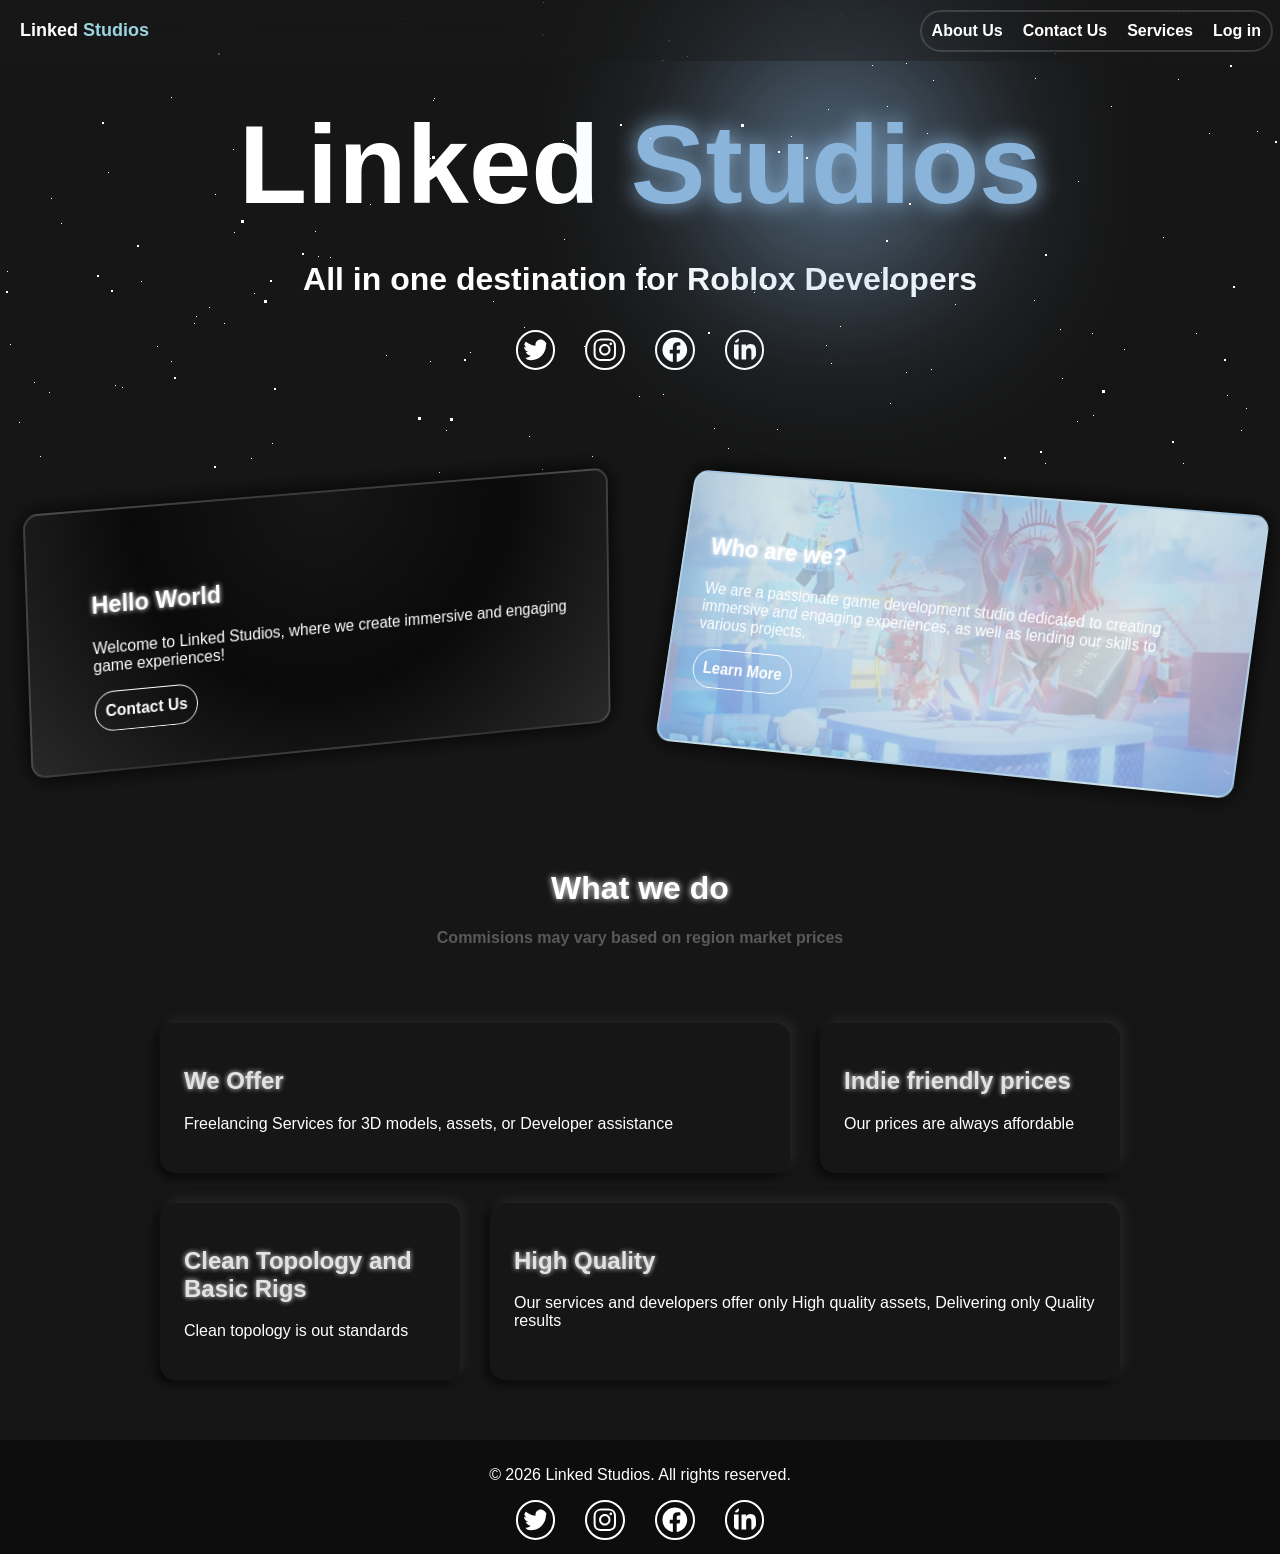
==== commit c840d784: "Add files via upload" ====
--- a/index.html
+++ b/index.html
@@ -3,120 +3,168 @@
 
 <head>
     <meta charset="UTF-8">
-    <meta name="viewport" content="width=device-width, initial-scale=1.0, minimum-scale=1">
-
+    <meta name="viewport" content="width=device-width, initial-scale=1.0">
     <title>Linked Studios - Home</title>
 
     <link rel="icon" href="Images/logos/logo.webp" type="image/webp">
 
-    <link rel="stylesheet" href="app.css">
-    <link rel="stylesheet" href="animation-styles.css">
-    <link rel="stylesheet" href="background-framework.css">
+    <link rel="stylesheet" href="css/style.css">
+    <link rel="stylesheet" href="css/background-framework.css">
 
-    <script type="text/javascript" src="Boots/jquery.js" defer></script>
-    <script type="text/javascript" src="content.js" defer></script>
-    <script type="text/javascript" src="function.js" defer></script>
+    <link rel="stylesheet" href="contact-dedicated.css">
 </head>
 
 <body>
     <nav>
-        <div>
-            <img src="Images/logos/logo.webp" alt="linked-studioslogo">
-            <p style="margin-left: 10px;">Linked <span>Studios</span></p>
+        <p>Linked <span>Studios</span></p>
+        <img src="Images/logos/logo.webp" draggable="false">
+
+        <input type="checkbox" id="ham">
+
+        <label for="ham" class="check-cover"></label>
+        <div class="ham-container">
+            <label for="ham">☰</label>
         </div>
 
-        <button id="nav-ham" class="nav-toggle">&#9776;</button>
-
-        <div id="nav-links" class="links" data-isopen=false>
-            <a class="cex-but" href="#intro" draggable="false">Home</a>
-            <a class="cex-but" href="#about-us" draggable="false">About Us</a>
-            <a class="cex-but" href="#experiences-container" draggable="false">Experiences</a>
-            <a class="cex-but" href="#contact" draggable="false">Contact Us</a>
+        <div class="links">
+            <a href="about.html" class="inner-expand-button">About Us</a>
+            <a href="contact.html" class="inner-expand-button">Contact Us</a>
+            <a href="services.html" class="inner-expand-button">Services</a>
+            <a href="signup.html" class="inner-expand-button">Log in</a>
         </div>
     </nav>
 
-    <main>
-        <!-- Intro Header -->
+    <section id="logo-intro">
+        <p>Linked <span>Studios</span></p>
+        <p>All in one destination for Roblox Developers</p>
 
-        <article id="intro" class="shadow">
-            <h1>Linked Studios</h1>
-            <p>Welcome to Linked Studios, where we create immersive and engaging game experiences!</p>
-            <button class="cex-but">See our works!</button>
+        <div class="socials-list">
+            <a href="https://x.com/BriishLord">
+                <svg xmlns="http://www.w3.org/2000/svg" viewBox="0 0 512 512">
+                    <path
+                        d="M459.37 151.716c.325 4.548.325 9.097.325 13.645 0 138.72-105.583 298.558-298.558 298.558-59.452 0-114.68-17.219-161.137-47.106 8.447.974 16.568 1.299 25.34 1.299 49.055 0 94.213-16.568 130.274-44.832-46.132-.975-84.792-31.188-98.112-72.772 6.498.974 12.995 1.624 19.818 1.624 9.421 0 18.843-1.3 27.614-3.573-48.081-9.747-84.143-51.98-84.143-102.985v-1.299c13.969 7.797 30.214 12.67 47.431 13.319-28.264-18.843-46.781-51.005-46.781-87.391 0-19.492 5.197-37.36 14.294-52.954 51.655 63.675 129.3 105.258 216.365 109.807-1.624-7.797-2.599-15.918-2.599-24.04 0-57.828 46.782-104.934 104.934-104.934 30.213 0 57.502 12.67 76.67 33.137 23.715-4.548 46.456-13.32 66.599-25.34-7.798 24.366-24.366 44.833-46.132 57.827 21.117-2.273 41.584-8.122 60.426-16.243-14.292 20.791-32.161 39.308-52.628 54.253z">
+                    </path>
+                </svg>
+            </a>
 
-            <div class="container">
-                <div id="stars"></div>
-                <div id="stars2"></div>
-                <div id="stars3"></div>
-            </div>
-        </article>
+            <a href="https://www.instagram.com/rad.dih/?hl=en">
+                <svg xmlns="http://www.w3.org/2000/svg" viewBox="0 0 448 512">
+                    <path
+                        d="M224.1 141c-63.6 0-114.9 51.3-114.9 114.9s51.3 114.9 114.9 114.9S339 319.5 339 255.9 287.7 141 224.1 141zm0 189.6c-41.1 0-74.7-33.5-74.7-74.7s33.5-74.7 74.7-74.7 74.7 33.5 74.7 74.7-33.6 74.7-74.7 74.7zm146.4-194.3c0 14.9-12 26.8-26.8 26.8-14.9 0-26.8-12-26.8-26.8s12-26.8 26.8-26.8 26.8 12 26.8 26.8zm76.1 27.2c-1.7-35.9-9.9-67.7-36.2-93.9-26.2-26.2-58-34.4-93.9-36.2-37-2.1-147.9-2.1-184.9 0-35.8 1.7-67.6 9.9-93.9 36.1s-34.4 58-36.2 93.9c-2.1 37-2.1 147.9 0 184.9 1.7 35.9 9.9 67.7 36.2 93.9s58 34.4 93.9 36.2c37 2.1 147.9 2.1 184.9 0 35.9-1.7 67.7-9.9 93.9-36.2 26.2-26.2 34.4-58 36.2-93.9 2.1-37 2.1-147.8 0-184.8zM398.8 388c-7.8 19.6-22.9 34.7-42.6 42.6-29.5 11.7-99.5 9-132.1 9s-102.7 2.6-132.1-9c-19.6-7.8-34.7-22.9-42.6-42.6-11.7-29.5-9-99.5-9-132.1s-2.6-102.7 9-132.1c7.8-19.6 22.9-34.7 42.6-42.6 29.5-11.7 99.5-9 132.1-9s102.7-2.6 132.1 9c19.6 7.8 34.7 22.9 42.6 42.6 11.7 29.5 9 99.5 9 132.1s2.7 102.7-9 132.1z">
+                    </path>
+                </svg>
+            </a>
 
-        <!-- About Us -->
+            <a href="https://web.facebook.com/LinkedRBXLDevelopment/">
+                <svg xmlns="http://www.w3.org/2000/svg" viewBox="0 0 512 512">
+                    <path
+                        d="M504 256C504 119 393 8 256 8S8 119 8 256c0 123.78 90.69 226.38 209.25 245V327.69h-63V256h63v-54.64c0-62.15 37-96.48 93.67-96.48 27.14 0 55.52 4.84 55.52 4.84v61h-31.28c-30.8 0-40.41 19.12-40.41 38.73V256h68.78l-11 71.69h-57.78V501C413.31 482.38 504 379.78 504 256z">
+                    </path>
+                </svg>
+            </a>
 
-        <article id="about-us" class="shadow">
+            <a href="https://www.youtube.com/watch?v=dQw4w9WgXcQ&list=RDdQw4w9WgXcQ&start_radio=1">
+                <svg xmlns="http://www.w3.org/2000/svg" viewBox="0 0 448 512">
+                    <path
+                        d="M100.28 448H7.4V148.9h92.88zM53.79 108.1C24.09 108.1 0 83.5 0 53.8a53.79 53.79 0 0 1 107.58 0c0 29.7-24.1 54.3-53.79 54.3zM447.9 448h-92.68V302.4c0-34.7-.7-79.2-48.29-79.2-48.29 0-55.69 37.7-55.69 76.7V448h-92.78V148.9h89.08v40.8h1.3c12.4-23.5 42.69-48.3 87.88-48.3 94 0 111.28 61.9 111.28 142.3V448z">
+                    </path>
+                </svg>
+            </a>
+        </div>
 
-            <section>
-                <img src="Images/logos/logo.webp" alt="linked-studioslogo">
-                <h2>About Us</h2>
-                <p>We are a passionate game development studio dedicated to creating immersive and engaging experiences,
-                    as
-                    well as lending our skills to various projects.</p>
-            </section>
+        <div class="container">
+            <div id="stars"></div>
+            <div id="stars2"></div>
+            <div id="stars3"></div>
+        </div>
+    </section>
 
-            <div class="cascade-container">
-                <img src="Images/GameImages/AR.webp" alt="" draggable="false">
-                <img src="Images/GameImages/BW.webp" alt="" draggable="false">
-                <img src="Images/GameImages/FNH.webp" alt="" draggable="false">
-            </div>
+    <section id="start-info">
+        <div class="intro">
 
-        </article>
+            <article class="threeD-container ">
+                <h2>Hello World</h2>
+                <p>Welcome to Linked Studios, where we create immersive and engaging game experiences!</p>
+                <button onclick="window.location.href='contact.html';" style="border: 1px white solid;"
+                    class="inner-expand-button">Contact Us</button>
+            </article>
 
-        <!-- Contributions -->
+        </div>
 
-        <article class="showcase">
-            <h2>We have Contributed...</h2>
+        <div class="about-us">
 
-            <div class="loop-text">
-                <div class="lpt-up">
-                    <p>421M+</p>
-                    <p>2000+</p>
-                    <p>1B</p>
-                    <p>421M+</p>
-                </div>
-                
-                <div class="lpt-down">
-                    <p>Visits</p>
-                    <p>Engagement</p>
-                    <p>Players</p>
-                    <p>Visits</p>
-                </div>
-            </div>
+            <article class="threeD-container">
+                <h2>Who are we?</h2>
+                <p>We are a passionate game development studio dedicated to creating immersive and engaging
+                    experiences, as well as lending our skills to various projects.</p>
+                <button onclick="window.location.href='about.html';" style="border: 1px white solid;"
+                    class="inner-expand-button">Learn More</button>
+            </article>
 
-            <section id="contributions-container"></section>
-        </article>
+        </div>
+    </section>
 
-        <!-- Experiences -->
-        
-        <article class="showcase">
-            <h2>Our Very own Experiences!</h2>
+    <h1 class="header-title" style="margin-top: 100px;">What we do</h1>
+    <p style="width: 100%; text-align: center; font-weight: bold; color: rgb(90, 89, 89);">Commisions may vary based
+        on region market prices</p>
 
-            <section id="experiences-container"></section>
-        </article>
+    <section class="grid-container" id="services-info">
+        <div class="grid-item" style="grid-area: item-1;">
+            <h1 class="blend-text">We Offer</h1>
+            <p>Freelancing Services for 3D models, assets, or Developer assistance</p>
+        </div>
 
-        <!-- Contact -->
+        <div class="grid-item" style="grid-area: item-2;">
+            <h1 class="blend-text">Indie friendly prices</h1>
+            <p>Our prices are always affordable</p>
+        </div>
 
-        <article id="contact" class="info-dump">
-            <h1>Our Services</h1>
-            <p>Linked Studios, has helped many studios in developing assets for their games. We've grown creator
-                experiences from the ground up, increased stable CCU, and built frameworks that thrive within Roblox's
-                shifting algorithm</p>
-
-            <a href="learn.html" class="cex-but">Learn More</a>
-            <a class="cex-but">Contact Us</a>
-        </article>
-    </main>
+        <div class="grid-item" style="grid-area: item-3;">
+            <h1 class="blend-text">Clean Topology and Basic Rigs</h1>
+            <p>Clean topology is out standards</p>
+        </div>
+        <div class="grid-item" style="grid-area: item-4;">
+            <h1 class="blend-text">High Quality</h1>
+            <p>Our services and developers offer only High quality assets, Delivering only Quality results</p>
+        </div>
+    </section>
 
     <footer>
-        © 2026 Linked Studios. All rights reserved.
+        <p style="text-align: center; width: 100%;">© 2026 Linked Studios. All rights reserved.</p>
+
+        <div class="socials-list">
+            <a href="https://x.com/BriishLord">
+                <svg xmlns="http://www.w3.org/2000/svg" viewBox="0 0 512 512">
+                    <path
+                        d="M459.37 151.716c.325 4.548.325 9.097.325 13.645 0 138.72-105.583 298.558-298.558 298.558-59.452 0-114.68-17.219-161.137-47.106 8.447.974 16.568 1.299 25.34 1.299 49.055 0 94.213-16.568 130.274-44.832-46.132-.975-84.792-31.188-98.112-72.772 6.498.974 12.995 1.624 19.818 1.624 9.421 0 18.843-1.3 27.614-3.573-48.081-9.747-84.143-51.98-84.143-102.985v-1.299c13.969 7.797 30.214 12.67 47.431 13.319-28.264-18.843-46.781-51.005-46.781-87.391 0-19.492 5.197-37.36 14.294-52.954 51.655 63.675 129.3 105.258 216.365 109.807-1.624-7.797-2.599-15.918-2.599-24.04 0-57.828 46.782-104.934 104.934-104.934 30.213 0 57.502 12.67 76.67 33.137 23.715-4.548 46.456-13.32 66.599-25.34-7.798 24.366-24.366 44.833-46.132 57.827 21.117-2.273 41.584-8.122 60.426-16.243-14.292 20.791-32.161 39.308-52.628 54.253z">
+                    </path>
+                </svg>
+            </a>
+
+            <a href="https://www.instagram.com/rad.dih/?hl=en">
+                <svg xmlns="http://www.w3.org/2000/svg" viewBox="0 0 448 512">
+                    <path
+                        d="M224.1 141c-63.6 0-114.9 51.3-114.9 114.9s51.3 114.9 114.9 114.9S339 319.5 339 255.9 287.7 141 224.1 141zm0 189.6c-41.1 0-74.7-33.5-74.7-74.7s33.5-74.7 74.7-74.7 74.7 33.5 74.7 74.7-33.6 74.7-74.7 74.7zm146.4-194.3c0 14.9-12 26.8-26.8 26.8-14.9 0-26.8-12-26.8-26.8s12-26.8 26.8-26.8 26.8 12 26.8 26.8zm76.1 27.2c-1.7-35.9-9.9-67.7-36.2-93.9-26.2-26.2-58-34.4-93.9-36.2-37-2.1-147.9-2.1-184.9 0-35.8 1.7-67.6 9.9-93.9 36.1s-34.4 58-36.2 93.9c-2.1 37-2.1 147.9 0 184.9 1.7 35.9 9.9 67.7 36.2 93.9s58 34.4 93.9 36.2c37 2.1 147.9 2.1 184.9 0 35.9-1.7 67.7-9.9 93.9-36.2 26.2-26.2 34.4-58 36.2-93.9 2.1-37 2.1-147.8 0-184.8zM398.8 388c-7.8 19.6-22.9 34.7-42.6 42.6-29.5 11.7-99.5 9-132.1 9s-102.7 2.6-132.1-9c-19.6-7.8-34.7-22.9-42.6-42.6-11.7-29.5-9-99.5-9-132.1s-2.6-102.7 9-132.1c7.8-19.6 22.9-34.7 42.6-42.6 29.5-11.7 99.5-9 132.1-9s102.7-2.6 132.1 9c19.6 7.8 34.7 22.9 42.6 42.6 11.7 29.5 9 99.5 9 132.1s2.7 102.7-9 132.1z">
+                    </path>
+                </svg>
+            </a>
+
+            <a href="https://web.facebook.com/LinkedRBXLDevelopment/">
+                <svg xmlns="http://www.w3.org/2000/svg" viewBox="0 0 512 512">
+                    <path
+                        d="M504 256C504 119 393 8 256 8S8 119 8 256c0 123.78 90.69 226.38 209.25 245V327.69h-63V256h63v-54.64c0-62.15 37-96.48 93.67-96.48 27.14 0 55.52 4.84 55.52 4.84v61h-31.28c-30.8 0-40.41 19.12-40.41 38.73V256h68.78l-11 71.69h-57.78V501C413.31 482.38 504 379.78 504 256z">
+                    </path>
+                </svg>
+            </a>
+
+            <a href="https://www.youtube.com/watch?v=dQw4w9WgXcQ&list=RDdQw4w9WgXcQ&start_radio=1">
+                <svg xmlns="http://www.w3.org/2000/svg" viewBox="0 0 448 512">
+                    <path
+                        d="M100.28 448H7.4V148.9h92.88zM53.79 108.1C24.09 108.1 0 83.5 0 53.8a53.79 53.79 0 0 1 107.58 0c0 29.7-24.1 54.3-53.79 54.3zM447.9 448h-92.68V302.4c0-34.7-.7-79.2-48.29-79.2-48.29 0-55.69 37.7-55.69 76.7V448h-92.78V148.9h89.08v40.8h1.3c12.4-23.5 42.69-48.3 87.88-48.3 94 0 111.28 61.9 111.28 142.3V448z">
+                    </path>
+                </svg>
+            </a>
+        </div>
     </footer>
 </body>
 
--- a/css/style.css
+++ b/css/style.css
@@ -0,0 +1,577 @@
+html {
+    font-family: Verdana, Geneva, Tahoma, sans-serif;
+
+    --doc-padding: 15px;
+    --doc-margin: 15px;
+
+    --main-color: rgb(154, 214, 224);
+    --accent-color: rgb(139, 180, 218);
+
+    --background-color: rgb(22, 22, 22);
+
+    scroll-behavior: smooth;
+}
+
+::-webkit-scrollbar {
+    width: 0px;
+}
+
+body {
+    display: block;
+
+    margin: 0;
+
+    background-color: var(--background-color);
+    overflow-x: hidden;
+}
+
+button {
+    border: none;
+    cursor: pointer;
+}
+
+a {
+    cursor: pointer;
+}
+
+h2,
+h1,
+h3 {
+    color: white;
+    text-shadow: 0 0 0.2em currentColor;
+}
+
+/* navigation */
+
+nav {
+    position: fixed;
+
+    width: 100vw;
+    top: 0;
+
+    display: flex;
+    align-items: center;
+
+    background-color: rgba(27, 27, 27, 0.342);
+    justify-content: space-between;
+
+    padding: 5px;
+
+    z-index: 100;
+    backdrop-filter: blur(20px);
+
+    will-change: contents;
+}
+
+nav>p {
+    margin: var(--doc-padding);
+    color: white;
+
+    font-size: large;
+    font-weight: bolder;
+}
+
+nav>img {
+    width: auto;
+    height: 35px;
+    margin: 10px;
+    display: none;
+}
+
+nav>p>span {
+    color: var(--main-color);
+}
+
+.ham-container {
+    overflow: hidden;
+    display: none;
+    margin-right: var(--doc-margin);
+
+    z-index: 1
+}
+
+.ham-container>label {
+    color: white;
+
+    font-size: larger;
+    position: relative;
+
+    overflow: hidden;
+}
+
+.ham-container>label::before {
+    color: inherit;
+    content: "✕";
+
+    position: absolute;
+    inset: 0;
+
+    transform: translateX(100%);
+    z-index: 0;
+}
+
+#ham {
+    display: none;
+}
+
+.links {
+    position: relative;
+
+    display: flex;
+    margin-right: 12px;
+
+    border: 2px rgba(255, 255, 255, 0.144) solid;
+    border-radius: 100px;
+
+    transition: all 0.6s cubic-bezier(0.23, 1, 0.320, 1);
+
+    z-index: 0;
+}
+
+.links>p {
+    position: absolute;
+    bottom: 0;
+
+    color: white;
+}
+
+.check-cover {
+    display: none;
+
+    top: 0;
+    position: fixed;
+    width: 100vw;
+    height: 100vh;
+}
+
+/* grids */
+
+#logo-intro {
+    color: white;
+    font-weight: bolder;
+    text-align: center;
+
+    display: flex;
+    flex-wrap: wrap;
+
+    position: relative;
+    padding: 100px 0px;
+}
+
+#logo-intro>* {
+    width: 100%;
+}
+
+#logo-intro> :nth-child(1) {
+    font-size: clamp(1.8rem, 10vw, 7rem);
+    margin: 0;
+}
+
+#logo-intro> :nth-child(1)>span {
+    color: var(--accent-color);
+    position: relative;
+    text-shadow: 0 0 0.2em currentColor;
+    perspective: 1000px;
+    backface-visibility: hidden;
+}
+
+#logo-intro> :nth-child(1)>span::before {
+    content: "";
+    inset: 0;
+    scale: 0.5;
+
+    margin: auto;
+    border-radius: 10000px;
+    position: absolute;
+    background-color: var(--accent-color);
+    filter: blur(200px);
+
+    z-index: -1;
+    aspect-ratio: 1/1;
+}
+
+#logo-intro> :nth-child(2) {
+    font-size: clamp(.8rem, 3vw, 2rem);
+}
+
+#start-info {
+    display: flex;
+    flex-wrap: wrap;
+    margin: var(--doc-margin);
+    gap: var(--doc-padding);
+}
+
+#start-info>* {
+    flex: 1;
+    position: relative;
+    display: flex;
+    flex-direction: column;
+
+    perspective: 5000px;
+    color: white;
+}
+
+#start-info>*>* {
+    box-shadow: 0 0 25px rgb(0, 0, 0);
+    border: 2px rgba(255, 255, 255, 0.164) solid
+}
+
+.intro>article {
+    transform: rotateY(20deg) rotateX(-10deg) rotateZ(-5deg);
+
+    background: radial-gradient(circle at 50% 0%, var(--background-color) 0%, rgb(10, 10, 10) 50%, rgb(41, 41, 41) 100%);
+}
+
+.intro>article>* {
+    transform: translateZ(50px);
+}
+
+.intro>article::after {
+    content: "";
+    background-image: url(/Images/GameImages/);
+    background-size: cover;
+    background-position: center;
+
+    inset: 0;
+    opacity: 0.25;
+
+    margin-left: auto;
+    border-radius: inherit;
+
+    position: absolute;
+}
+
+.about-us>article {
+    transform: rotateY(-20deg) rotateX(10deg) rotateZ(5deg);
+
+    background: radial-gradient(circle at 50% 0%, var(--accent-color) 0%, rgb(206, 228, 230) 50%, var(--accent-color) 100%);
+}
+
+.about-us>article>* {
+    transform: translateZ(50px);
+}
+
+.about-us>article::after {
+    content: "";
+    background-image: url(/Images/GameImages/BW.webp);
+    background-size: cover;
+    background-position: center;
+
+    inset: 0;
+    opacity: 0.25;
+
+    margin-left: auto;
+    border-radius: inherit;
+
+    position: absolute;
+}
+
+.threeD-container {
+    position: relative;
+
+    padding: 50px;
+    border-radius: 15px;
+
+    transition: all 0.6s cubic-bezier(0.23, 1, 0.320, 1);
+    transform-style: preserve-3d;
+}
+
+.threeD-container::before {
+    content: "";
+    inset: 0;
+
+    position: absolute;
+}
+
+.grid-container {
+    padding: 60px;
+
+    display: grid;
+    --grid-size: 300px;
+
+    grid-template-columns: var(--grid-size) var(--grid-size) var(--grid-size);
+    grid-template-rows: auto;
+
+    grid-template-areas:
+        "item-1 item-1 item-2"
+        "item-1 item-1 item-2"
+        "item-3 item-4 item-4"
+        "item-3 item-4 item-4";
+
+    gap: 30px;
+    justify-content: center;
+}
+
+.grid-item {
+    color: white;
+    padding: 1.5em;
+
+    border-radius: 15px;
+
+    background-size: cover;
+    background-position: center center;
+
+    position: relative;
+
+    box-shadow:
+        5px -5px 10px rgba(50, 50, 50, 0.5),
+        -5px 5px 10px rgba(0, 0, 0, 0.5);
+
+    transition: all 0.6s cubic-bezier(0.23, 1, 0.320, 1);
+}
+
+
+.grid-container> :nth-child(1) {
+    background-image: url("/Images/GridImages/ExampleImage1.png");
+}
+
+.grid-container> :nth-child(2) {
+    background-image: url("/Images/GridImages/ExampleImage2.png");
+}
+
+.grid-container> :nth-child(3) {
+    background-image: url("/Images/GridImages/ExampleImage4.png");
+}
+
+.grid-container> :nth-child(4) {
+    background-image: url("/Images/GridImages/ExampleImage3.png");
+}
+
+.grid-item>* {
+    transform: translateZ(100px);
+    transform-style: preserve-3d;
+}
+
+footer {
+    background-color: rgb(13, 13, 13);
+
+    position: static;
+    margin: 0;
+    padding: 10px;
+
+    bottom: 0;
+
+    z-index: 100;
+    color: white;
+}
+
+/* presets */
+
+.blend-text {
+    color: rgb(249, 247, 247);
+    mix-blend-mode: exclusion;
+}
+
+.header-title {
+    width: 100vw;
+    text-align: center;
+}
+
+.inner-expand-button {
+    color: white;
+
+    padding: 10px 10px;
+    border-radius: 1000px;
+    background-color: transparent;
+
+    font-weight: bolder;
+    font-size: 16px;
+
+    position: relative;
+    overflow: hidden;
+
+    text-decoration: none;
+    transition: all 0.6s cubic-bezier(0.23, 1, 0.320, 1);
+}
+
+.inner-expand-button::before {
+    content: "";
+    position: absolute;
+
+    border-radius: inherit;
+    background-color: white;
+    inset: 0;
+    margin: auto;
+
+    width: 100%;
+    aspect-ratio: 1/1;
+
+    scale: 0;
+    z-index: -1;
+
+    transition: all 0.6s cubic-bezier(0.23, 1, 0.320, 1);
+}
+
+.socials-list {
+    display: flex;
+    flex-wrap: wrap;
+
+    gap: 30px;
+    justify-content: center;
+}
+
+.socials-list>a {
+    cursor: pointer;
+}
+
+.socials-list>a>svg {
+    padding: 5px;
+    border-radius: 100px;
+    border: 2px white solid;
+
+    aspect-ratio: 1/1;
+    width: clamp(1.5rem, 2vw, 3rem);
+    fill: white;
+
+    transition: all 0.3s cubic-bezier(0.23, 1, 0.320, 1);
+}
+
+/* Hover */
+
+.inner-expand-button:hover {
+    color: black;
+    scale: 1.15;
+
+    box-shadow: 0 0px 20px rgba(255, 255, 255, 0.4);
+}
+
+.inner-expand-button:hover::before {
+    scale: 3;
+    opacity: 1;
+}
+
+.intro:hover>article {
+    transform: rotateX(0) rotateY(0) rotateZ(0);
+}
+
+.about-us:hover>article {
+    transform: rotateX(0) rotateY(0) rotateZ(0);
+}
+
+.socials-list>a>svg:hover {
+    transform: scale(1.3);
+}
+
+.grid-item:hover {
+    scale: .9;
+    background-position: center top;
+}
+
+/* Animation Initiator */
+
+.intro > article {animation: introfloat 10s ease-in-out infinite;}
+.about-us > article {animation: aboutfloat 10s ease-in-out infinite;}
+
+@media screen and (min-width: 668px) {
+    @keyframes introfloat {
+        0% {transform: rotateY(0deg) rotateX(-10deg) rotateZ(-5deg) translateY(0);}
+        50% {transform: rotateY(20deg) rotateX(-15deg) rotateZ(2deg) translateY(-30px);}
+        100% {transform: rotateY(0deg) rotateX(-10deg) rotateZ(-5deg) translateY(0);}
+    } 
+
+    @keyframes aboutfloat {
+        0% {transform: rotateY(0deg) rotateX(10deg) rotateZ(5deg);}
+        50% {transform: rotateY(-20deg) rotateX(5deg) rotateZ(-2deg) translateY(30px);}
+        100% {transform: rotateY(0deg) rotateX(10deg) rotateZ(5deg);}
+    } 
+}
+
+/* Media Queries */
+
+@media screen and (max-width: 1024px) {
+    .grid-container {
+        grid-template-columns: 1fr 1fr;
+
+        grid-template-areas:
+            "item-1 item-1"
+            "item-2 item-3"
+            "item-2 item-3"
+            "item-4 item-4"
+    }
+}
+
+@media screen and (max-width: 668px) {
+    /* Navigation */
+
+    .ham-container {
+        display: block;
+    }
+
+    .links {
+        border-radius: 0;
+        border: none;
+
+        position: fixed;
+        flex-direction: column;
+        align-items: center;
+
+        right: 0;
+        top: 0;
+
+        height: 100vh;
+
+        background-color: rgb(24, 24, 24);
+        padding: var(--doc-padding);
+
+        width: 300px;
+        margin: 0;
+    }
+
+    .links>* {
+        width: 100%;
+    }
+
+    #ham:not(:checked)~.links {
+        transform: translateX(120%);
+    }
+
+    #ham:checked~.check-cover {
+        display: block;
+    }
+
+    nav>p {
+        display: none;
+    }
+
+    nav>img {
+        display: block;
+    }
+
+    /* Presets */
+
+    .inner-expand-button {
+        border-radius: 0px;
+    }
+
+    .inner-expand-button::before {
+        opacity: 0;
+
+        border-radius: 0px;
+        transform-origin: center right;
+    }
+
+    /* Grids */
+
+    #start-info>* {
+        flex: content;
+    }
+
+    .grid-container {
+        padding: 30px;
+
+        position: relative;
+
+        grid-template-columns: 1fr;
+        grid-template-rows: auto;
+
+        grid-template-areas:
+            "item-1"
+            "item-2"
+            "item-3"
+            "item-4"
+    }
+
+    .grid-item {
+        padding: 4em;
+    }
+}
--- a/css/background-framework.css
+++ b/css/background-framework.css
@@ -0,0 +1,2103 @@
+/* From Uiverse.io by amir_6539 */ 
+.container {
+  position: absolute;
+
+  z-index: 0;
+  inset: 0;
+  overflow: hidden;
+  pointer-events: none;
+}
+
+#stars {
+  width: 1px;
+  height: 1px;
+  background: transparent;
+  box-shadow:
+    501px 811px #fff,
+    1450px 1324px #fff,
+    1093px 1780px #fff,
+    1469px 678px #fff,
+    904px 741px #fff,
+    1160px 781px #fff,
+    1841px 1962px #fff,
+    1630px 1667px #fff,
+    1788px 676px #fff,
+    367px 1734px #fff,
+    1343px 156px #fff,
+    1283px 1142px #fff,
+    1062px 378px #fff,
+    1395px 467px #fff,
+    1017px 1891px #fff,
+    137px 1114px #fff,
+    1767px 1403px #fff,
+    1543px 11px #fff,
+    1078px 181px #fff,
+    1189px 1574px #fff,
+    1697px 1551px #fff,
+    439px 472px #fff,
+    1491px 677px #fff,
+    1364px 599px #fff,
+    34px 382px #fff,
+    1221px 1584px #fff,
+    1266px 1499px #fff,
+    169px 1907px #fff,
+    1219px 1125px #fff,
+    659px 18px #fff,
+    1731px 1959px #fff,
+    332px 1216px #fff,
+    1913px 788px #fff,
+    80px 712px #fff,
+    326px 1605px #fff,
+    574px 1502px #fff,
+    473px 1653px #fff,
+    404px 975px #fff,
+    322px 1797px #fff,
+    425px 1321px #fff,
+    1121px 1797px #fff,
+    731px 647px #fff,
+    891px 1584px #fff,
+    1523px 109px #fff,
+    1379px 244px #fff,
+    865px 1064px #fff,
+    493px 956px #fff,
+    624px 1380px #fff,
+    440px 619px #fff,
+    1630px 767px #fff,
+    955px 1196px #fff,
+    62px 729px #fff,
+    126px 946px #fff,
+    1256px 896px #fff,
+    1444px 256px #fff,
+    661px 1628px #fff,
+    1078px 1716px #fff,
+    300px 737px #fff,
+    1734px 413px #fff,
+    1296px 129px #fff,
+    1771px 1678px #fff,
+    977px 1764px #fff,
+    1879px 549px #fff,
+    665px 1531px #fff,
+    89px 701px #fff,
+    1084px 1183px #fff,
+    1597px 1576px #fff,
+    1354px 1774px #fff,
+    554px 1471px #fff,
+    1469px 287px #fff,
+    887px 106px #fff,
+    1962px 766px #fff,
+    638px 805px #fff,
+    1651px 741px #fff,
+    1517px 1826px #fff,
+    24px 1152px #fff,
+    507px 558px #fff,
+    1262px 652px #fff,
+    246px 1048px #fff,
+    1077px 421px #fff,
+    1866px 1847px #fff,
+    1986px 1561px #fff,
+    704px 632px #fff,
+    1991px 1875px #fff,
+    1227px 395px #fff,
+    45px 1116px #fff,
+    247px 786px #fff,
+    890px 607px #fff,
+    787px 1235px #fff,
+    557px 524px #fff,
+    1582px 1285px #fff,
+    1725px 1366px #fff,
+    952px 747px #fff,
+    251px 458px #fff,
+    1500px 1250px #fff,
+    1999px 1734px #fff,
+    1336px 1955px #fff,
+    1705px 1464px #fff,
+    728px 697px #fff,
+    594px 510px #fff,
+    1345px 1990px #fff,
+    1919px 1803px #fff,
+    1117px 966px #fff,
+    1629px 97px #fff,
+    1046px 1196px #fff,
+    810px 1092px #fff,
+    722px 976px #fff,
+    406px 18px #fff,
+    1665px 1860px #fff,
+    1758px 1628px #fff,
+    1183px 463px #fff,
+    564px 239px #fff,
+    13px 1767px #fff,
+    1482px 1472px #fff,
+    1700px 347px #fff,
+    1362px 244px #fff,
+    1141px 1708px #fff,
+    22px 885px #fff,
+    374px 1309px #fff,
+    1034px 1037px #fff,
+    1725px 1086px #fff,
+    1343px 1921px #fff,
+    596px 903px #fff,
+    1061px 478px #fff,
+    18px 1409px #fff,
+    729px 1364px #fff,
+    264px 911px #fff,
+    677px 1442px #fff,
+    123px 33px #fff,
+    1303px 646px #fff,
+    1945px 792px #fff,
+    1305px 938px #fff,
+    918px 1536px #fff,
+    620px 948px #fff,
+    183px 646px #fff,
+    695px 687px #fff,
+    881px 272px #fff,
+    1521px 1212px #fff,
+    1423px 1022px #fff,
+    1545px 1271px #fff,
+    1393px 348px #fff,
+    685px 1910px #fff,
+    1446px 856px #fff,
+    73px 1201px #fff,
+    736px 999px #fff,
+    673px 796px #fff,
+    469px 850px #fff,
+    1912px 142px #fff,
+    1278px 664px #fff,
+    184px 1990px #fff,
+    1173px 1312px #fff,
+    782px 1879px #fff,
+    323px 1035px #fff,
+    611px 908px #fff,
+    565px 1449px #fff,
+    748px 1713px #fff,
+    1047px 490px #fff,
+    1040px 1872px #fff,
+    1818px 1659px #fff,
+    1806px 1327px #fff,
+    386px 575px #fff,
+    1550px 463px #fff,
+    148px 687px #fff,
+    651px 1683px #fff,
+    1588px 1194px #fff,
+    1831px 2px #fff,
+    581px 876px #fff,
+    1396px 1743px #fff,
+    1212px 1810px #fff,
+    421px 1920px #fff,
+    658px 1461px #fff,
+    1859px 1809px #fff,
+    1456px 388px #fff,
+    186px 1627px #fff,
+    1528px 1145px #fff,
+    171px 97px #fff,
+    674px 1072px #fff,
+    676px 1052px #fff,
+    1165px 1131px #fff,
+    1088px 781px #fff,
+    1231px 948px #fff,
+    330px 257px #fff,
+    426px 1046px #fff,
+    549px 652px #fff,
+    1338px 74px #fff,
+    1749px 364px #fff,
+    931px 369px #fff,
+    383px 1428px #fff,
+    1558px 389px #fff,
+    927px 133px #fff,
+    234px 1888px #fff,
+    1785px 1617px #fff,
+    556px 643px #fff,
+    401px 275px #fff,
+    406px 1644px #fff,
+    1253px 1852px #fff,
+    1599px 883px #fff,
+    744px 1721px #fff,
+    524px 1297px #fff,
+    1226px 1177px #fff,
+    1679px 55px #fff,
+    874px 1811px #fff,
+    838px 790px #fff,
+    1241px 430px #fff,
+    1676px 652px #fff,
+    1191px 568px #fff,
+    53px 1990px #fff,
+    1163px 237px #fff,
+    61px 223px #fff,
+    592px 456px #fff,
+    1844px 271px #fff,
+    1324px 1488px #fff,
+    1373px 717px #fff,
+    1822px 709px #fff,
+    1464px 941px #fff,
+    1445px 1118px #fff,
+    991px 1414px #fff,
+    1964px 1076px #fff,
+    108px 172px #fff,
+    641px 1722px #fff,
+    1539px 427px #fff,
+    1697px 45px #fff,
+    1301px 1353px #fff,
+    1060px 329px #fff,
+    967px 1396px #fff,
+    493px 301px #fff,
+    1228px 1406px #fff,
+    1211px 1653px #fff,
+    444px 1822px #fff,
+    1746px 353px #fff,
+    1449px 381px #fff,
+    671px 887px #fff,
+    650px 138px #fff,
+    30px 1839px #fff,
+    1094px 1405px #fff,
+    273px 796px #fff,
+    1618px 1964px #fff,
+    1045px 1849px #fff,
+    1472px 1155px #fff,
+    1529px 1312px #fff,
+    728px 448px #fff,
+    44px 1908px #fff,
+    691px 818px #fff,
+    254px 293px #fff,
+    1981px 1133px #fff,
+    1307px 375px #fff,
+    196px 316px #fff,
+    1241px 1975px #fff,
+    1138px 1706px #fff,
+    1769px 463px #fff,
+    1768px 1428px #fff,
+    1730px 590px #fff,
+    1780px 523px #fff,
+    1862px 1526px #fff,
+    1613px 909px #fff,
+    1266px 1781px #fff,
+    470px 352px #fff,
+    699px 1682px #fff,
+    1002px 614px #fff,
+    1209px 133px #fff,
+    1842px 518px #fff,
+    1422px 1836px #fff,
+    1720px 1901px #fff,
+    470px 1788px #fff,
+    1355px 1387px #fff,
+    146px 1162px #fff,
+    933px 80px #fff,
+    681px 1063px #fff,
+    313px 1341px #fff,
+    740px 1498px #fff,
+    168px 1014px #fff,
+    345px 1355px #fff,
+    1498px 1562px #fff,
+    1626px 1358px #fff,
+    890px 403px #fff,
+    663px 562px #fff,
+    1481px 168px #fff,
+    22px 719px #fff,
+    774px 1041px #fff,
+    1899px 829px #fff,
+    430px 158px #fff,
+    430px 361px #fff,
+    1592px 1334px #fff,
+    224px 323px #fff,
+    1639px 1131px #fff,
+    7px 271px #fff,
+    1646px 1514px #fff,
+    1605px 1444px #fff,
+    1820px 1665px #fff,
+    1549px 1641px #fff,
+    1609px 1377px #fff,
+    486px 1098px #fff,
+    229px 613px #fff,
+    542px 1694px #fff,
+    318px 256px #fff,
+    1861px 918px #fff,
+    889px 892px #fff,
+    442px 1524px #fff,
+    19px 422px #fff,
+    1935px 1908px #fff,
+    828px 109px #fff,
+    862px 1248px #fff,
+    1275px 560px #fff,
+    906px 63px #fff,
+    337px 1605px #fff,
+    1691px 918px #fff,
+    1414px 679px #fff,
+    1726px 749px #fff,
+    1540px 1149px #fff,
+    1337px 1466px #fff,
+    446px 430px #fff,
+    676px 1616px #fff,
+    840px 326px #fff,
+    976px 977px #fff,
+    1840px 642px #fff,
+    1273px 804px #fff,
+    1071px 928px #fff,
+    1292px 1675px #fff,
+    29px 1148px #fff,
+    1585px 135px #fff,
+    1007px 563px #fff,
+    1035px 78px #fff,
+    1174px 574px #fff,
+    120px 1304px #fff,
+    845px 1292px #fff,
+    861px 540px #fff,
+    234px 232px #fff,
+    1940px 1367px #fff,
+    759px 639px #fff,
+    1775px 1381px #fff,
+    906px 372px #fff,
+    1104px 1165px #fff,
+    1524px 911px #fff,
+    1882px 330px #fff,
+    1389px 700px #fff,
+    300px 1629px #fff,
+    220px 1614px #fff,
+    563px 140px #fff,
+    1611px 1586px #fff,
+    793px 1316px #fff,
+    325px 1070px #fff,
+    1722px 1462px #fff,
+    1406px 1120px #fff,
+    1169px 1768px #fff,
+    1956px 1053px #fff,
+    959px 1587px #fff,
+    585px 1566px #fff,
+    370px 204px #fff,
+    1606px 1416px #fff,
+    443px 1606px #fff,
+    1499px 1102px #fff,
+    1943px 105px #fff,
+    1121px 1594px #fff,
+    1512px 32px #fff,
+    871px 1425px #fff,
+    433px 100px #fff,
+    294px 1471px #fff,
+    1688px 1755px #fff,
+    1666px 591px #fff,
+    1034px 300px #fff,
+    734px 1178px #fff,
+    1342px 313px #fff,
+    1616px 1590px #fff,
+    1763px 1472px #fff,
+    632px 1935px #fff,
+    1708px 872px #fff,
+    1871px 915px #fff,
+    1829px 1020px #fff,
+    1599px 578px #fff,
+    42px 585px #fff,
+    1163px 1382px #fff,
+    1744px 1272px #fff,
+    984px 1426px #fff,
+    1786px 1584px #fff,
+    1813px 379px #fff,
+    1867px 1127px #fff,
+    97px 567px #fff,
+    626px 988px #fff,
+    1178px 79px #fff,
+    1703px 211px #fff,
+    961px 1785px #fff,
+    110px 975px #fff,
+    953px 1941px #fff,
+    1027px 1790px #fff,
+    1665px 107px #fff,
+    11px 964px #fff,
+    1718px 1147px #fff,
+    21px 1728px #fff,
+    1358px 1922px #fff,
+    872px 65px #fff,
+    1191px 1635px #fff,
+    762px 681px #fff,
+    1519px 1033px #fff,
+    906px 566px #fff,
+    1074px 657px #fff,
+    1093px 415px #fff,
+    51px 198px #fff,
+    1075px 1418px #fff,
+    1547px 1070px #fff,
+    225px 920px #fff,
+    850px 1974px #fff,
+    981px 595px #fff,
+    1425px 131px #fff,
+    460px 917px #fff,
+    56px 495px #fff,
+    714px 428px #fff,
+    920px 493px #fff,
+    470px 1521px #fff,
+    532px 821px #fff,
+    1905px 71px #fff,
+    883px 1501px #fff,
+    294px 196px #fff,
+    381px 1999px #fff,
+    332px 793px #fff,
+    1246px 408px #fff,
+    233px 149px #fff,
+    315px 231px #fff,
+    1594px 1302px #fff,
+    696px 1585px #fff,
+    791px 136px #fff,
+    479px 199px #fff,
+    1627px 1413px #fff,
+    1824px 924px #fff,
+    1631px 342px #fff,
+    1251px 1151px #fff,
+    284px 1781px #fff,
+    497px 1052px #fff,
+    204px 1161px #fff,
+    646px 1499px #fff,
+    1762px 558px #fff,
+    854px 1833px #fff,
+    883px 945px #fff,
+    44px 982px #fff,
+    1101px 834px #fff,
+    515px 1748px #fff,
+    1578px 1435px #fff,
+    819px 1258px #fff,
+    776px 670px #fff,
+    115px 385px #fff,
+    1478px 434px #fff,
+    885px 20px #fff,
+    192px 1513px #fff,
+    78px 1129px #fff,
+    1774px 1105px #fff,
+    955px 1149px #fff,
+    1817px 1929px #fff,
+    1106px 1832px #fff,
+    1107px 1997px #fff,
+    94px 23px #fff,
+    243px 982px #fff,
+    43px 1972px #fff,
+    1798px 673px #fff,
+    1131px 1589px #fff,
+    841px 14px #fff,
+    826px 345px #fff,
+    687px 56px #fff,
+    1084px 32px #fff,
+    1887px 1878px #fff,
+    153px 526px #fff,
+    1828px 253px #fff,
+    1947px 1105px #fff,
+    886px 700px #fff,
+    1307px 1723px #fff,
+    1274px 651px #fff,
+    1530px 837px #fff,
+    1699px 1637px #fff,
+    1703px 1331px #fff,
+    1929px 1557px #fff,
+    1763px 737px #fff,
+    1118px 1680px #fff,
+    1545px 692px #fff,
+    1462px 1092px #fff,
+    208px 1667px #fff,
+    1393px 859px #fff,
+    186px 1794px #fff,
+    351px 1199px #fff,
+    642px 1995px #fff,
+    1061px 1726px #fff,
+    1708px 115px #fff,
+    1233px 1305px #fff,
+    637px 1786px #fff,
+    1730px 603px #fff,
+    75px 1240px #fff,
+    1704px 1326px #fff,
+    584px 346px #fff,
+    438px 1554px #fff,
+    561px 513px #fff,
+    1382px 225px #fff,
+    467px 1674px #fff,
+    1403px 815px #fff,
+    1546px 1835px #fff,
+    127px 1119px #fff,
+    276px 591px #fff,
+    688px 1458px #fff,
+    765px 646px #fff,
+    474px 984px #fff,
+    171px 361px #fff,
+    94px 1480px #fff,
+    1962px 1666px #fff,
+    909px 1037px #fff,
+    1725px 222px #fff,
+    253px 1355px #fff,
+    1892px 1901px #fff,
+    275px 1847px #fff,
+    28px 1184px #fff,
+    1725px 1382px #fff,
+    882px 647px #fff,
+    1935px 1046px #fff,
+    10px 344px #fff,
+    292px 1328px #fff,
+    127px 1352px #fff,
+    752px 929px #fff,
+    1589px 384px #fff,
+    284px 1829px #fff,
+    381px 820px #fff,
+    1229px 1125px #fff,
+    777px 429px #fff,
+    1811px 1499px #fff,
+    1573px 287px #fff,
+    295px 756px #fff,
+    389px 616px #fff,
+    781px 41px #fff,
+    1092px 333px #fff,
+    794px 1588px #fff,
+    386px 1847px #fff,
+    1802px 710px #fff,
+    662px 60px #fff,
+    640px 264px #fff,
+    463px 746px #fff,
+    1859px 799px #fff,
+    763px 37px #fff,
+    639px 396px #fff,
+    357px 1071px #fff,
+    1190px 1430px #fff,
+    1814px 257px #fff,
+    1382px 235px #fff,
+    606px 1304px #fff,
+    1939px 1470px #fff,
+    1124px 349px #fff,
+    307px 1567px #fff,
+    310px 1323px #fff,
+    1145px 922px #fff,
+    1196px 1922px #fff,
+    1647px 544px #fff,
+    788px 1337px #fff,
+    257px 632px #fff,
+    1413px 414px #fff,
+    590px 620px #fff,
+    582px 794px #fff,
+    1702px 1481px #fff,
+    1055px 53px #fff,
+    157px 346px #fff,
+    50px 1901px #fff,
+    1038px 1369px #fff,
+    796px 1941px #fff,
+    215px 194px #fff,
+    1567px 1538px #fff,
+    367px 800px #fff,
+    1044px 489px #fff,
+    1109px 1712px #fff,
+    524px 327px #fff,
+    525px 1252px #fff,
+    1475px 1240px #fff,
+    529px 436px #fff,
+    795px 834px #fff,
+    122px 1371px #fff,
+    79px 482px #fff,
+    520px 1249px #fff,
+    336px 1878px #fff,
+    188px 944px #fff,
+    325px 1259px #fff,
+    1491px 1942px #fff,
+    620px 1054px #fff,
+    1606px 1153px #fff,
+    1448px 502px #fff,
+    53px 1381px #fff,
+    107px 1670px #fff,
+    1380px 618px #fff,
+    967px 1557px #fff,
+    1116px 1722px #fff,
+    1174px 1044px #fff,
+    1805px 717px #fff,
+    663px 394px #fff,
+    1848px 1007px #fff,
+    389px 802px #fff,
+    49px 392px #fff,
+    1650px 852px #fff,
+    1678px 1012px #fff,
+    335px 1009px #fff,
+    1818px 1631px #fff,
+    1568px 742px #fff,
+    1162px 1991px #fff,
+    52px 1190px #fff,
+    1401px 928px #fff,
+    119px 1549px #fff,
+    537px 1529px #fff,
+    2px 1709px #fff,
+    122px 387px #fff,
+    543px 2px #fff,
+    27px 1971px #fff,
+    507px 1377px #fff,
+    1362px 1080px #fff,
+    1031px 1544px #fff,
+    1631px 1174px #fff,
+    1603px 312px #fff,
+    1626px 1422px #fff,
+    1430px 615px #fff,
+    1958px 1431px #fff,
+    1946px 1412px #fff,
+    1848px 247px #fff,
+    984px 1808px #fff,
+    1396px 225px #fff,
+    319px 717px #fff,
+    1252px 875px #fff,
+    1619px 156px #fff,
+    951px 1971px #fff,
+    386px 355px #fff,
+    1406px 1151px #fff,
+    273px 1538px #fff,
+    844px 1570px #fff,
+    947px 151px #fff,
+    1363px 525px #fff,
+    209px 307px #fff,
+    1923px 1718px #fff,
+    993px 1741px #fff,
+    1513px 353px #fff,
+    1353px 61px #fff,
+    664px 352px #fff,
+    1382px 359px #fff,
+    1487px 1707px #fff,
+    657px 1045px #fff,
+    1107px 490px #fff,
+    1834px 1176px #fff,
+    837px 1438px #fff,
+    1947px 448px #fff,
+    1196px 333px #fff,
+    151px 555px #fff,
+    18px 992px #fff,
+    458px 748px #fff,
+    1801px 890px #fff,
+    1093px 1012px #fff,
+    315px 1101px #fff,
+    194px 323px #fff,
+    754px 292px #fff,
+    1737px 7px #fff,
+    40px 840px #fff,
+    1170px 805px #fff,
+    176px 1753px #fff,
+    805px 1148px #fff,
+    1578px 1271px #fff,
+    367px 1494px #fff,
+    363px 1111px #fff,
+    1955px 243px #fff,
+    1451px 1093px #fff,
+    375px 617px #fff,
+    1223px 720px #fff,
+    1178px 13px #fff,
+    1456px 865px #fff,
+    1440px 49px #fff,
+    186px 1569px #fff,
+    320px 1853px #fff,
+    300px 539px #fff,
+    1559px 509px #fff,
+    1985px 1108px #fff,
+    1588px 828px #fff,
+    525px 1432px #fff,
+    831px 363px #fff,
+    141px 281px #fff,
+    1319px 402px #fff,
+    40px 456px #fff,
+    1955px 478px #fff,
+    1758px 818px #fff,
+    1924px 688px #fff,
+    1030px 953px #fff,
+    1982px 210px #fff,
+    917px 1401px #fff,
+    1051px 1837px #fff,
+    1045px 463px #fff,
+    1744px 573px #fff,
+    529px 1530px #fff,
+    542px 469px #fff,
+    1982px 324px #fff,
+    1902px 1422px #fff,
+    1968px 782px #fff,
+    1666px 1561px #fff,
+    955px 304px #fff,
+    323px 778px #fff,
+    272px 443px #fff,
+    485px 581px #fff,
+    1353px 1058px #fff,
+    1257px 131px #fff,
+    434px 98px #fff,
+    1587px 1953px #fff,
+    1749px 68px #fff,
+    1984px 839px #fff,
+    1518px 183px #fff,
+    1071px 855px #fff,
+    1662px 1994px #fff,
+    1111px 106px #fff,
+    1954px 838px #fff;
+  animation: animStar 50s linear infinite;
+}
+#stars:after {
+  content: " ";
+  position: absolute;
+  top: 2000px;
+  width: 1px;
+  height: 1px;
+  background: transparent;
+  box-shadow:
+    501px 811px #fff,
+    1450px 1324px #fff,
+    1093px 1780px #fff,
+    1469px 678px #fff,
+    904px 741px #fff,
+    1160px 781px #fff,
+    1841px 1962px #fff,
+    1630px 1667px #fff,
+    1788px 676px #fff,
+    367px 1734px #fff,
+    1343px 156px #fff,
+    1283px 1142px #fff,
+    1062px 378px #fff,
+    1395px 467px #fff,
+    1017px 1891px #fff,
+    137px 1114px #fff,
+    1767px 1403px #fff,
+    1543px 11px #fff,
+    1078px 181px #fff,
+    1189px 1574px #fff,
+    1697px 1551px #fff,
+    439px 472px #fff,
+    1491px 677px #fff,
+    1364px 599px #fff,
+    34px 382px #fff,
+    1221px 1584px #fff,
+    1266px 1499px #fff,
+    169px 1907px #fff,
+    1219px 1125px #fff,
+    659px 18px #fff,
+    1731px 1959px #fff,
+    332px 1216px #fff,
+    1913px 788px #fff,
+    80px 712px #fff,
+    326px 1605px #fff,
+    574px 1502px #fff,
+    473px 1653px #fff,
+    404px 975px #fff,
+    322px 1797px #fff,
+    425px 1321px #fff,
+    1121px 1797px #fff,
+    731px 647px #fff,
+    891px 1584px #fff,
+    1523px 109px #fff,
+    1379px 244px #fff,
+    865px 1064px #fff,
+    493px 956px #fff,
+    624px 1380px #fff,
+    440px 619px #fff,
+    1630px 767px #fff,
+    955px 1196px #fff,
+    62px 729px #fff,
+    126px 946px #fff,
+    1256px 896px #fff,
+    1444px 256px #fff,
+    661px 1628px #fff,
+    1078px 1716px #fff,
+    300px 737px #fff,
+    1734px 413px #fff,
+    1296px 129px #fff,
+    1771px 1678px #fff,
+    977px 1764px #fff,
+    1879px 549px #fff,
+    665px 1531px #fff,
+    89px 701px #fff,
+    1084px 1183px #fff,
+    1597px 1576px #fff,
+    1354px 1774px #fff,
+    554px 1471px #fff,
+    1469px 287px #fff,
+    887px 106px #fff,
+    1962px 766px #fff,
+    638px 805px #fff,
+    1651px 741px #fff,
+    1517px 1826px #fff,
+    24px 1152px #fff,
+    507px 558px #fff,
+    1262px 652px #fff,
+    246px 1048px #fff,
+    1077px 421px #fff,
+    1866px 1847px #fff,
+    1986px 1561px #fff,
+    704px 632px #fff,
+    1991px 1875px #fff,
+    1227px 395px #fff,
+    45px 1116px #fff,
+    247px 786px #fff,
+    890px 607px #fff,
+    787px 1235px #fff,
+    557px 524px #fff,
+    1582px 1285px #fff,
+    1725px 1366px #fff,
+    952px 747px #fff,
+    251px 458px #fff,
+    1500px 1250px #fff,
+    1999px 1734px #fff,
+    1336px 1955px #fff,
+    1705px 1464px #fff,
+    728px 697px #fff,
+    594px 510px #fff,
+    1345px 1990px #fff,
+    1919px 1803px #fff,
+    1117px 966px #fff,
+    1629px 97px #fff,
+    1046px 1196px #fff,
+    810px 1092px #fff,
+    722px 976px #fff,
+    406px 18px #fff,
+    1665px 1860px #fff,
+    1758px 1628px #fff,
+    1183px 463px #fff,
+    564px 239px #fff,
+    13px 1767px #fff,
+    1482px 1472px #fff,
+    1700px 347px #fff,
+    1362px 244px #fff,
+    1141px 1708px #fff,
+    22px 885px #fff,
+    374px 1309px #fff,
+    1034px 1037px #fff,
+    1725px 1086px #fff,
+    1343px 1921px #fff,
+    596px 903px #fff,
+    1061px 478px #fff,
+    18px 1409px #fff,
+    729px 1364px #fff,
+    264px 911px #fff,
+    677px 1442px #fff,
+    123px 33px #fff,
+    1303px 646px #fff,
+    1945px 792px #fff,
+    1305px 938px #fff,
+    918px 1536px #fff,
+    620px 948px #fff,
+    183px 646px #fff,
+    695px 687px #fff,
+    881px 272px #fff,
+    1521px 1212px #fff,
+    1423px 1022px #fff,
+    1545px 1271px #fff,
+    1393px 348px #fff,
+    685px 1910px #fff,
+    1446px 856px #fff,
+    73px 1201px #fff,
+    736px 999px #fff,
+    673px 796px #fff,
+    469px 850px #fff,
+    1912px 142px #fff,
+    1278px 664px #fff,
+    184px 1990px #fff,
+    1173px 1312px #fff,
+    782px 1879px #fff,
+    323px 1035px #fff,
+    611px 908px #fff,
+    565px 1449px #fff,
+    748px 1713px #fff,
+    1047px 490px #fff,
+    1040px 1872px #fff,
+    1818px 1659px #fff,
+    1806px 1327px #fff,
+    386px 575px #fff,
+    1550px 463px #fff,
+    148px 687px #fff,
+    651px 1683px #fff,
+    1588px 1194px #fff,
+    1831px 2px #fff,
+    581px 876px #fff,
+    1396px 1743px #fff,
+    1212px 1810px #fff,
+    421px 1920px #fff,
+    658px 1461px #fff,
+    1859px 1809px #fff,
+    1456px 388px #fff,
+    186px 1627px #fff,
+    1528px 1145px #fff,
+    171px 97px #fff,
+    674px 1072px #fff,
+    676px 1052px #fff,
+    1165px 1131px #fff,
+    1088px 781px #fff,
+    1231px 948px #fff,
+    330px 257px #fff,
+    426px 1046px #fff,
+    549px 652px #fff,
+    1338px 74px #fff,
+    1749px 364px #fff,
+    931px 369px #fff,
+    383px 1428px #fff,
+    1558px 389px #fff,
+    927px 133px #fff,
+    234px 1888px #fff,
+    1785px 1617px #fff,
+    556px 643px #fff,
+    401px 275px #fff,
+    406px 1644px #fff,
+    1253px 1852px #fff,
+    1599px 883px #fff,
+    744px 1721px #fff,
+    524px 1297px #fff,
+    1226px 1177px #fff,
+    1679px 55px #fff,
+    874px 1811px #fff,
+    838px 790px #fff,
+    1241px 430px #fff,
+    1676px 652px #fff,
+    1191px 568px #fff,
+    53px 1990px #fff,
+    1163px 237px #fff,
+    61px 223px #fff,
+    592px 456px #fff,
+    1844px 271px #fff,
+    1324px 1488px #fff,
+    1373px 717px #fff,
+    1822px 709px #fff,
+    1464px 941px #fff,
+    1445px 1118px #fff,
+    991px 1414px #fff,
+    1964px 1076px #fff,
+    108px 172px #fff,
+    641px 1722px #fff,
+    1539px 427px #fff,
+    1697px 45px #fff,
+    1301px 1353px #fff,
+    1060px 329px #fff,
+    967px 1396px #fff,
+    493px 301px #fff,
+    1228px 1406px #fff,
+    1211px 1653px #fff,
+    444px 1822px #fff,
+    1746px 353px #fff,
+    1449px 381px #fff,
+    671px 887px #fff,
+    650px 138px #fff,
+    30px 1839px #fff,
+    1094px 1405px #fff,
+    273px 796px #fff,
+    1618px 1964px #fff,
+    1045px 1849px #fff,
+    1472px 1155px #fff,
+    1529px 1312px #fff,
+    728px 448px #fff,
+    44px 1908px #fff,
+    691px 818px #fff,
+    254px 293px #fff,
+    1981px 1133px #fff,
+    1307px 375px #fff,
+    196px 316px #fff,
+    1241px 1975px #fff,
+    1138px 1706px #fff,
+    1769px 463px #fff,
+    1768px 1428px #fff,
+    1730px 590px #fff,
+    1780px 523px #fff,
+    1862px 1526px #fff,
+    1613px 909px #fff,
+    1266px 1781px #fff,
+    470px 352px #fff,
+    699px 1682px #fff,
+    1002px 614px #fff,
+    1209px 133px #fff,
+    1842px 518px #fff,
+    1422px 1836px #fff,
+    1720px 1901px #fff,
+    470px 1788px #fff,
+    1355px 1387px #fff,
+    146px 1162px #fff,
+    933px 80px #fff,
+    681px 1063px #fff,
+    313px 1341px #fff,
+    740px 1498px #fff,
+    168px 1014px #fff,
+    345px 1355px #fff,
+    1498px 1562px #fff,
+    1626px 1358px #fff,
+    890px 403px #fff,
+    663px 562px #fff,
+    1481px 168px #fff,
+    22px 719px #fff,
+    774px 1041px #fff,
+    1899px 829px #fff,
+    430px 158px #fff,
+    430px 361px #fff,
+    1592px 1334px #fff,
+    224px 323px #fff,
+    1639px 1131px #fff,
+    7px 271px #fff,
+    1646px 1514px #fff,
+    1605px 1444px #fff,
+    1820px 1665px #fff,
+    1549px 1641px #fff,
+    1609px 1377px #fff,
+    486px 1098px #fff,
+    229px 613px #fff,
+    542px 1694px #fff,
+    318px 256px #fff,
+    1861px 918px #fff,
+    889px 892px #fff,
+    442px 1524px #fff,
+    19px 422px #fff,
+    1935px 1908px #fff,
+    828px 109px #fff,
+    862px 1248px #fff,
+    1275px 560px #fff,
+    906px 63px #fff,
+    337px 1605px #fff,
+    1691px 918px #fff,
+    1414px 679px #fff,
+    1726px 749px #fff,
+    1540px 1149px #fff,
+    1337px 1466px #fff,
+    446px 430px #fff,
+    676px 1616px #fff,
+    840px 326px #fff,
+    976px 977px #fff,
+    1840px 642px #fff,
+    1273px 804px #fff,
+    1071px 928px #fff,
+    1292px 1675px #fff,
+    29px 1148px #fff,
+    1585px 135px #fff,
+    1007px 563px #fff,
+    1035px 78px #fff,
+    1174px 574px #fff,
+    120px 1304px #fff,
+    845px 1292px #fff,
+    861px 540px #fff,
+    234px 232px #fff,
+    1940px 1367px #fff,
+    759px 639px #fff,
+    1775px 1381px #fff,
+    906px 372px #fff,
+    1104px 1165px #fff,
+    1524px 911px #fff,
+    1882px 330px #fff,
+    1389px 700px #fff,
+    300px 1629px #fff,
+    220px 1614px #fff,
+    563px 140px #fff,
+    1611px 1586px #fff,
+    793px 1316px #fff,
+    325px 1070px #fff,
+    1722px 1462px #fff,
+    1406px 1120px #fff,
+    1169px 1768px #fff,
+    1956px 1053px #fff,
+    959px 1587px #fff,
+    585px 1566px #fff,
+    370px 204px #fff,
+    1606px 1416px #fff,
+    443px 1606px #fff,
+    1499px 1102px #fff,
+    1943px 105px #fff,
+    1121px 1594px #fff,
+    1512px 32px #fff,
+    871px 1425px #fff,
+    433px 100px #fff,
+    294px 1471px #fff,
+    1688px 1755px #fff,
+    1666px 591px #fff,
+    1034px 300px #fff,
+    734px 1178px #fff,
+    1342px 313px #fff,
+    1616px 1590px #fff,
+    1763px 1472px #fff,
+    632px 1935px #fff,
+    1708px 872px #fff,
+    1871px 915px #fff,
+    1829px 1020px #fff,
+    1599px 578px #fff,
+    42px 585px #fff,
+    1163px 1382px #fff,
+    1744px 1272px #fff,
+    984px 1426px #fff,
+    1786px 1584px #fff,
+    1813px 379px #fff,
+    1867px 1127px #fff,
+    97px 567px #fff,
+    626px 988px #fff,
+    1178px 79px #fff,
+    1703px 211px #fff,
+    961px 1785px #fff,
+    110px 975px #fff,
+    953px 1941px #fff,
+    1027px 1790px #fff,
+    1665px 107px #fff,
+    11px 964px #fff,
+    1718px 1147px #fff,
+    21px 1728px #fff,
+    1358px 1922px #fff,
+    872px 65px #fff,
+    1191px 1635px #fff,
+    762px 681px #fff,
+    1519px 1033px #fff,
+    906px 566px #fff,
+    1074px 657px #fff,
+    1093px 415px #fff,
+    51px 198px #fff,
+    1075px 1418px #fff,
+    1547px 1070px #fff,
+    225px 920px #fff,
+    850px 1974px #fff,
+    981px 595px #fff,
+    1425px 131px #fff,
+    460px 917px #fff,
+    56px 495px #fff,
+    714px 428px #fff,
+    920px 493px #fff,
+    470px 1521px #fff,
+    532px 821px #fff,
+    1905px 71px #fff,
+    883px 1501px #fff,
+    294px 196px #fff,
+    381px 1999px #fff,
+    332px 793px #fff,
+    1246px 408px #fff,
+    233px 149px #fff,
+    315px 231px #fff,
+    1594px 1302px #fff,
+    696px 1585px #fff,
+    791px 136px #fff,
+    479px 199px #fff,
+    1627px 1413px #fff,
+    1824px 924px #fff,
+    1631px 342px #fff,
+    1251px 1151px #fff,
+    284px 1781px #fff,
+    497px 1052px #fff,
+    204px 1161px #fff,
+    646px 1499px #fff,
+    1762px 558px #fff,
+    854px 1833px #fff,
+    883px 945px #fff,
+    44px 982px #fff,
+    1101px 834px #fff,
+    515px 1748px #fff,
+    1578px 1435px #fff,
+    819px 1258px #fff,
+    776px 670px #fff,
+    115px 385px #fff,
+    1478px 434px #fff,
+    885px 20px #fff,
+    192px 1513px #fff,
+    78px 1129px #fff,
+    1774px 1105px #fff,
+    955px 1149px #fff,
+    1817px 1929px #fff,
+    1106px 1832px #fff,
+    1107px 1997px #fff,
+    94px 23px #fff,
+    243px 982px #fff,
+    43px 1972px #fff,
+    1798px 673px #fff,
+    1131px 1589px #fff,
+    841px 14px #fff,
+    826px 345px #fff,
+    687px 56px #fff,
+    1084px 32px #fff,
+    1887px 1878px #fff,
+    153px 526px #fff,
+    1828px 253px #fff,
+    1947px 1105px #fff,
+    886px 700px #fff,
+    1307px 1723px #fff,
+    1274px 651px #fff,
+    1530px 837px #fff,
+    1699px 1637px #fff,
+    1703px 1331px #fff,
+    1929px 1557px #fff,
+    1763px 737px #fff,
+    1118px 1680px #fff,
+    1545px 692px #fff,
+    1462px 1092px #fff,
+    208px 1667px #fff,
+    1393px 859px #fff,
+    186px 1794px #fff,
+    351px 1199px #fff,
+    642px 1995px #fff,
+    1061px 1726px #fff,
+    1708px 115px #fff,
+    1233px 1305px #fff,
+    637px 1786px #fff,
+    1730px 603px #fff,
+    75px 1240px #fff,
+    1704px 1326px #fff,
+    584px 346px #fff,
+    438px 1554px #fff,
+    561px 513px #fff,
+    1382px 225px #fff,
+    467px 1674px #fff,
+    1403px 815px #fff,
+    1546px 1835px #fff,
+    127px 1119px #fff,
+    276px 591px #fff,
+    688px 1458px #fff,
+    765px 646px #fff,
+    474px 984px #fff,
+    171px 361px #fff,
+    94px 1480px #fff,
+    1962px 1666px #fff,
+    909px 1037px #fff,
+    1725px 222px #fff,
+    253px 1355px #fff,
+    1892px 1901px #fff,
+    275px 1847px #fff,
+    28px 1184px #fff,
+    1725px 1382px #fff,
+    882px 647px #fff,
+    1935px 1046px #fff,
+    10px 344px #fff,
+    292px 1328px #fff,
+    127px 1352px #fff,
+    752px 929px #fff,
+    1589px 384px #fff,
+    284px 1829px #fff,
+    381px 820px #fff,
+    1229px 1125px #fff,
+    777px 429px #fff,
+    1811px 1499px #fff,
+    1573px 287px #fff,
+    295px 756px #fff,
+    389px 616px #fff,
+    781px 41px #fff,
+    1092px 333px #fff,
+    794px 1588px #fff,
+    386px 1847px #fff,
+    1802px 710px #fff,
+    662px 60px #fff,
+    640px 264px #fff,
+    463px 746px #fff,
+    1859px 799px #fff,
+    763px 37px #fff,
+    639px 396px #fff,
+    357px 1071px #fff,
+    1190px 1430px #fff,
+    1814px 257px #fff,
+    1382px 235px #fff,
+    606px 1304px #fff,
+    1939px 1470px #fff,
+    1124px 349px #fff,
+    307px 1567px #fff,
+    310px 1323px #fff,
+    1145px 922px #fff,
+    1196px 1922px #fff,
+    1647px 544px #fff,
+    788px 1337px #fff,
+    257px 632px #fff,
+    1413px 414px #fff,
+    590px 620px #fff,
+    582px 794px #fff,
+    1702px 1481px #fff,
+    1055px 53px #fff,
+    157px 346px #fff,
+    50px 1901px #fff,
+    1038px 1369px #fff,
+    796px 1941px #fff,
+    215px 194px #fff,
+    1567px 1538px #fff,
+    367px 800px #fff,
+    1044px 489px #fff,
+    1109px 1712px #fff,
+    524px 327px #fff,
+    525px 1252px #fff,
+    1475px 1240px #fff,
+    529px 436px #fff,
+    795px 834px #fff,
+    122px 1371px #fff,
+    79px 482px #fff,
+    520px 1249px #fff,
+    336px 1878px #fff,
+    188px 944px #fff,
+    325px 1259px #fff,
+    1491px 1942px #fff,
+    620px 1054px #fff,
+    1606px 1153px #fff,
+    1448px 502px #fff,
+    53px 1381px #fff,
+    107px 1670px #fff,
+    1380px 618px #fff,
+    967px 1557px #fff,
+    1116px 1722px #fff,
+    1174px 1044px #fff,
+    1805px 717px #fff,
+    663px 394px #fff,
+    1848px 1007px #fff,
+    389px 802px #fff,
+    49px 392px #fff,
+    1650px 852px #fff,
+    1678px 1012px #fff,
+    335px 1009px #fff,
+    1818px 1631px #fff,
+    1568px 742px #fff,
+    1162px 1991px #fff,
+    52px 1190px #fff,
+    1401px 928px #fff,
+    119px 1549px #fff,
+    537px 1529px #fff,
+    2px 1709px #fff,
+    122px 387px #fff,
+    543px 2px #fff,
+    27px 1971px #fff,
+    507px 1377px #fff,
+    1362px 1080px #fff,
+    1031px 1544px #fff,
+    1631px 1174px #fff,
+    1603px 312px #fff,
+    1626px 1422px #fff,
+    1430px 615px #fff,
+    1958px 1431px #fff,
+    1946px 1412px #fff,
+    1848px 247px #fff,
+    984px 1808px #fff,
+    1396px 225px #fff,
+    319px 717px #fff,
+    1252px 875px #fff,
+    1619px 156px #fff,
+    951px 1971px #fff,
+    386px 355px #fff,
+    1406px 1151px #fff,
+    273px 1538px #fff,
+    844px 1570px #fff,
+    947px 151px #fff,
+    1363px 525px #fff,
+    209px 307px #fff,
+    1923px 1718px #fff,
+    993px 1741px #fff,
+    1513px 353px #fff,
+    1353px 61px #fff,
+    664px 352px #fff,
+    1382px 359px #fff,
+    1487px 1707px #fff,
+    657px 1045px #fff,
+    1107px 490px #fff,
+    1834px 1176px #fff,
+    837px 1438px #fff,
+    1947px 448px #fff,
+    1196px 333px #fff,
+    151px 555px #fff,
+    18px 992px #fff,
+    458px 748px #fff,
+    1801px 890px #fff,
+    1093px 1012px #fff,
+    315px 1101px #fff,
+    194px 323px #fff,
+    754px 292px #fff,
+    1737px 7px #fff,
+    40px 840px #fff,
+    1170px 805px #fff,
+    176px 1753px #fff,
+    805px 1148px #fff,
+    1578px 1271px #fff,
+    367px 1494px #fff,
+    363px 1111px #fff,
+    1955px 243px #fff,
+    1451px 1093px #fff,
+    375px 617px #fff,
+    1223px 720px #fff,
+    1178px 13px #fff,
+    1456px 865px #fff,
+    1440px 49px #fff,
+    186px 1569px #fff,
+    320px 1853px #fff,
+    300px 539px #fff,
+    1559px 509px #fff,
+    1985px 1108px #fff,
+    1588px 828px #fff,
+    525px 1432px #fff,
+    831px 363px #fff,
+    141px 281px #fff,
+    1319px 402px #fff,
+    40px 456px #fff,
+    1955px 478px #fff,
+    1758px 818px #fff,
+    1924px 688px #fff,
+    1030px 953px #fff,
+    1982px 210px #fff,
+    917px 1401px #fff,
+    1051px 1837px #fff,
+    1045px 463px #fff,
+    1744px 573px #fff,
+    529px 1530px #fff,
+    542px 469px #fff,
+    1982px 324px #fff,
+    1902px 1422px #fff,
+    1968px 782px #fff,
+    1666px 1561px #fff,
+    955px 304px #fff,
+    323px 778px #fff,
+    272px 443px #fff,
+    485px 581px #fff,
+    1353px 1058px #fff,
+    1257px 131px #fff,
+    434px 98px #fff,
+    1587px 1953px #fff,
+    1749px 68px #fff,
+    1984px 839px #fff,
+    1518px 183px #fff,
+    1071px 855px #fff,
+    1662px 1994px #fff,
+    1111px 106px #fff,
+    1954px 838px #fff;
+}
+
+#stars2 {
+  width: 2px;
+  height: 2px;
+  background: transparent;
+  box-shadow:
+    1925px 1320px #fff,
+    693px 1778px #fff,
+    1016px 711px #fff,
+    1171px 563px #fff,
+    661px 1919px #fff,
+    1610px 44px #fff,
+    1275px 140px #fff,
+    1208px 1802px #fff,
+    1473px 1587px #fff,
+    11px 1117px #fff,
+    853px 1757px #fff,
+    1149px 937px #fff,
+    1353px 428px #fff,
+    270px 279px #fff,
+    258px 1404px #fff,
+    417px 1188px #fff,
+    286px 561px #fff,
+    393px 1765px #fff,
+    147px 881px #fff,
+    666px 1097px #fff,
+    1425px 1278px #fff,
+    806px 156px #fff,
+    1252px 561px #fff,
+    218px 52px #fff,
+    1371px 1980px #fff,
+    171px 745px #fff,
+    1424px 89px #fff,
+    137px 244px #fff,
+    939px 1922px #fff,
+    137px 1080px #fff,
+    1757px 50px #fff,
+    904px 536px #fff,
+    1938px 1001px #fff,
+    1172px 440px #fff,
+    72px 1475px #fff,
+    102px 121px #fff,
+    804px 1671px #fff,
+    1314px 270px #fff,
+    440px 1341px #fff,
+    1216px 511px #fff,
+    1061px 1523px #fff,
+    97px 274px #fff,
+    704px 1318px #fff,
+    52px 1872px #fff,
+    1962px 296px #fff,
+    111px 289px #fff,
+    1157px 1236px #fff,
+    1347px 1451px #fff,
+    820px 286px #fff,
+    1389px 1169px #fff,
+    644px 841px #fff,
+    1286px 522px #fff,
+    955px 659px #fff,
+    428px 1805px #fff,
+    237px 557px #fff,
+    1689px 1058px #fff,
+    636px 1882px #fff,
+    1349px 1664px #fff,
+    1548px 432px #fff,
+    1841px 504px #fff,
+    302px 252px #fff,
+    827px 1765px #fff,
+    620px 123px #fff,
+    207px 748px #fff,
+    1454px 1234px #fff,
+    1967px 1790px #fff,
+    542px 33px #fff,
+    742px 1214px #fff,
+    255px 1402px #fff,
+    74px 1772px #fff,
+    699px 475px #fff,
+    980px 1253px #fff,
+    534px 1676px #fff,
+    909px 202px #fff,
+    1498px 1251px #fff,
+    1796px 120px #fff,
+    1409px 1263px #fff,
+    1627px 995px #fff,
+    969px 710px #fff,
+    1674px 676px #fff,
+    1832px 759px #fff,
+    1623px 563px #fff,
+    251px 1790px #fff,
+    96px 1688px #fff,
+    886px 239px #fff,
+    778px 150px #fff,
+    1767px 430px #fff,
+    765px 1259px #fff,
+    1189px 877px #fff,
+    444px 1629px #fff,
+    1560px 324px #fff,
+    1952px 1097px #fff,
+    712px 1173px #fff,
+    541px 911px #fff,
+    827px 1420px #fff,
+    1233px 285px #fff,
+    784px 546px #fff,
+    645px 285px #fff,
+    1273px 1255px #fff,
+    1821px 174px #fff,
+    221px 1795px #fff,
+    1004px 456px #fff,
+    1298px 941px #fff,
+    274px 387px #fff,
+    174px 376px #fff,
+    1491px 258px #fff,
+    1489px 1946px #fff,
+    1134px 1382px #fff,
+    1289px 1145px #fff,
+    464px 358px #fff,
+    1249px 1842px #fff,
+    1665px 831px #fff,
+    1982px 84px #fff,
+    541px 774px #fff,
+    1994px 523px #fff,
+    762px 1644px #fff,
+    1730px 867px #fff,
+    1951px 1287px #fff,
+    911px 1691px #fff,
+    1454px 725px #fff,
+    1287px 1940px #fff,
+    70px 564px #fff,
+    1980px 638px #fff,
+    1674px 1774px #fff,
+    1720px 116px #fff,
+    1747px 182px #fff,
+    1040px 450px #fff,
+    1795px 375px #fff,
+    857px 1471px #fff,
+    1326px 1730px #fff,
+    915px 274px #fff,
+    1224px 358px #fff,
+    1808px 60px #fff,
+    43px 1870px #fff,
+    1810px 1536px #fff,
+    1564px 1719px #fff,
+    731px 1388px #fff,
+    1953px 1967px #fff,
+    1744px 1119px #fff,
+    794px 1384px #fff,
+    959px 714px #fff,
+    18px 1932px #fff,
+    1358px 1437px #fff,
+    355px 939px #fff,
+    1355px 1648px #fff,
+    608px 719px #fff,
+    383px 758px #fff,
+    1164px 1681px #fff,
+    1045px 253px #fff,
+    424px 1279px #fff,
+    1899px 359px #fff,
+    379px 488px #fff,
+    214px 465px #fff,
+    179px 905px #fff,
+    830px 1993px #fff,
+    448px 1077px #fff,
+    1880px 1354px #fff,
+    1973px 347px #fff,
+    745px 1025px #fff,
+    788px 1007px #fff,
+    1377px 883px #fff,
+    6px 290px #fff,
+    1312px 407px #fff,
+    1398px 622px #fff,
+    1405px 339px #fff,
+    1198px 1709px #fff,
+    988px 1226px #fff,
+    87px 1459px #fff,
+    1113px 1698px #fff,
+    997px 732px #fff,
+    708px 331px #fff,
+    1876px 1112px #fff,
+    1729px 1797px #fff,
+    719px 703px #fff,
+    1295px 522px #fff,
+    758px 1061px #fff,
+    1309px 1014px #fff,
+    1327px 1365px #fff,
+    854px 1317px #fff,
+    531px 1001px #fff,
+    1751px 1040px #fff,
+    1354px 190px #fff,
+    800px 1538px #fff,
+    88px 1455px #fff,
+    668px 39px #fff,
+    1379px 41px #fff,
+    892px 524px #fff,
+    54px 649px #fff,
+    1289px 730px #fff,
+    727px 488px #fff,
+    181px 842px #fff,
+    1230px 64px #fff,
+    3px 857px #fff,
+    292px 1201px #fff,
+    1343px 673px #fff,
+    1096px 1412px #fff,
+    1520px 292px #fff,
+    104px 1683px #fff,
+    934px 1387px #fff,
+    314px 739px #fff;
+  animation: animStar 100s linear infinite;
+}
+#stars2:after {
+  content: " ";
+  position: absolute;
+  top: 2000px;
+  width: 2px;
+  height: 2px;
+  background: transparent;
+  box-shadow:
+    1925px 1320px #fff,
+    693px 1778px #fff,
+    1016px 711px #fff,
+    1171px 563px #fff,
+    661px 1919px #fff,
+    1610px 44px #fff,
+    1275px 140px #fff,
+    1208px 1802px #fff,
+    1473px 1587px #fff,
+    11px 1117px #fff,
+    853px 1757px #fff,
+    1149px 937px #fff,
+    1353px 428px #fff,
+    270px 279px #fff,
+    258px 1404px #fff,
+    417px 1188px #fff,
+    286px 561px #fff,
+    393px 1765px #fff,
+    147px 881px #fff,
+    666px 1097px #fff,
+    1425px 1278px #fff,
+    806px 156px #fff,
+    1252px 561px #fff,
+    218px 52px #fff,
+    1371px 1980px #fff,
+    171px 745px #fff,
+    1424px 89px #fff,
+    137px 244px #fff,
+    939px 1922px #fff,
+    137px 1080px #fff,
+    1757px 50px #fff,
+    904px 536px #fff,
+    1938px 1001px #fff,
+    1172px 440px #fff,
+    72px 1475px #fff,
+    102px 121px #fff,
+    804px 1671px #fff,
+    1314px 270px #fff,
+    440px 1341px #fff,
+    1216px 511px #fff,
+    1061px 1523px #fff,
+    97px 274px #fff,
+    704px 1318px #fff,
+    52px 1872px #fff,
+    1962px 296px #fff,
+    111px 289px #fff,
+    1157px 1236px #fff,
+    1347px 1451px #fff,
+    820px 286px #fff,
+    1389px 1169px #fff,
+    644px 841px #fff,
+    1286px 522px #fff,
+    955px 659px #fff,
+    428px 1805px #fff,
+    237px 557px #fff,
+    1689px 1058px #fff,
+    636px 1882px #fff,
+    1349px 1664px #fff,
+    1548px 432px #fff,
+    1841px 504px #fff,
+    302px 252px #fff,
+    827px 1765px #fff,
+    620px 123px #fff,
+    207px 748px #fff,
+    1454px 1234px #fff,
+    1967px 1790px #fff,
+    542px 33px #fff,
+    742px 1214px #fff,
+    255px 1402px #fff,
+    74px 1772px #fff,
+    699px 475px #fff,
+    980px 1253px #fff,
+    534px 1676px #fff,
+    909px 202px #fff,
+    1498px 1251px #fff,
+    1796px 120px #fff,
+    1409px 1263px #fff,
+    1627px 995px #fff,
+    969px 710px #fff,
+    1674px 676px #fff,
+    1832px 759px #fff,
+    1623px 563px #fff,
+    251px 1790px #fff,
+    96px 1688px #fff,
+    886px 239px #fff,
+    778px 150px #fff,
+    1767px 430px #fff,
+    765px 1259px #fff,
+    1189px 877px #fff,
+    444px 1629px #fff,
+    1560px 324px #fff,
+    1952px 1097px #fff,
+    712px 1173px #fff,
+    541px 911px #fff,
+    827px 1420px #fff,
+    1233px 285px #fff,
+    784px 546px #fff,
+    645px 285px #fff,
+    1273px 1255px #fff,
+    1821px 174px #fff,
+    221px 1795px #fff,
+    1004px 456px #fff,
+    1298px 941px #fff,
+    274px 387px #fff,
+    174px 376px #fff,
+    1491px 258px #fff,
+    1489px 1946px #fff,
+    1134px 1382px #fff,
+    1289px 1145px #fff,
+    464px 358px #fff,
+    1249px 1842px #fff,
+    1665px 831px #fff,
+    1982px 84px #fff,
+    541px 774px #fff,
+    1994px 523px #fff,
+    762px 1644px #fff,
+    1730px 867px #fff,
+    1951px 1287px #fff,
+    911px 1691px #fff,
+    1454px 725px #fff,
+    1287px 1940px #fff,
+    70px 564px #fff,
+    1980px 638px #fff,
+    1674px 1774px #fff,
+    1720px 116px #fff,
+    1747px 182px #fff,
+    1040px 450px #fff,
+    1795px 375px #fff,
+    857px 1471px #fff,
+    1326px 1730px #fff,
+    915px 274px #fff,
+    1224px 358px #fff,
+    1808px 60px #fff,
+    43px 1870px #fff,
+    1810px 1536px #fff,
+    1564px 1719px #fff,
+    731px 1388px #fff,
+    1953px 1967px #fff,
+    1744px 1119px #fff,
+    794px 1384px #fff,
+    959px 714px #fff,
+    18px 1932px #fff,
+    1358px 1437px #fff,
+    355px 939px #fff,
+    1355px 1648px #fff,
+    608px 719px #fff,
+    383px 758px #fff,
+    1164px 1681px #fff,
+    1045px 253px #fff,
+    424px 1279px #fff,
+    1899px 359px #fff,
+    379px 488px #fff,
+    214px 465px #fff,
+    179px 905px #fff,
+    830px 1993px #fff,
+    448px 1077px #fff,
+    1880px 1354px #fff,
+    1973px 347px #fff,
+    745px 1025px #fff,
+    788px 1007px #fff,
+    1377px 883px #fff,
+    6px 290px #fff,
+    1312px 407px #fff,
+    1398px 622px #fff,
+    1405px 339px #fff,
+    1198px 1709px #fff,
+    988px 1226px #fff,
+    87px 1459px #fff,
+    1113px 1698px #fff,
+    997px 732px #fff,
+    708px 331px #fff,
+    1876px 1112px #fff,
+    1729px 1797px #fff,
+    719px 703px #fff,
+    1295px 522px #fff,
+    758px 1061px #fff,
+    1309px 1014px #fff,
+    1327px 1365px #fff,
+    854px 1317px #fff,
+    531px 1001px #fff,
+    1751px 1040px #fff,
+    1354px 190px #fff,
+    800px 1538px #fff,
+    88px 1455px #fff,
+    668px 39px #fff,
+    1379px 41px #fff,
+    892px 524px #fff,
+    54px 649px #fff,
+    1289px 730px #fff,
+    727px 488px #fff,
+    181px 842px #fff,
+    1230px 64px #fff,
+    3px 857px #fff,
+    292px 1201px #fff,
+    1343px 673px #fff,
+    1096px 1412px #fff,
+    1520px 292px #fff,
+    104px 1683px #fff,
+    934px 1387px #fff,
+    314px 739px #fff;
+}
+
+#stars3 {
+  width: 3px;
+  height: 3px;
+  background: transparent;
+  box-shadow:
+    200px 981px #fff,
+    1731px 521px #fff,
+    132px 1039px #fff,
+    1888px 1547px #fff,
+    899px 1226px #fff,
+    1887px 580px #fff,
+    1548px 1092px #fff,
+    1626px 689px #fff,
+    254px 1072px #fff,
+    1684px 1211px #fff,
+    672px 1267px #fff,
+    939px 668px #fff,
+    1969px 645px #fff,
+    1126px 983px #fff,
+    457px 568px #fff,
+    476px 876px #fff,
+    829px 1896px #fff,
+    1364px 1846px #fff,
+    1507px 1120px #fff,
+    936px 1948px #fff,
+    1833px 832px #fff,
+    1424px 285px #fff,
+    1377px 1596px #fff,
+    432px 153px #fff,
+    1348px 1410px #fff,
+    1529px 954px #fff,
+    1102px 387px #fff,
+    264px 297px #fff,
+    811px 977px #fff,
+    1931px 673px #fff,
+    1734px 978px #fff,
+    1772px 1567px #fff,
+    1197px 1400px #fff,
+    764px 282px #fff,
+    1103px 822px #fff,
+    872px 1803px #fff,
+    1057px 1763px #fff,
+    52px 1299px #fff,
+    1312px 1236px #fff,
+    235px 1082px #fff,
+    299px 1086px #fff,
+    1017px 1602px #fff,
+    1950px 626px #fff,
+    1306px 132px #fff,
+    1358px 1618px #fff,
+    1873px 1718px #fff,
+    1447px 940px #fff,
+    1888px 1195px #fff,
+    1704px 1765px #fff,
+    872px 1357px #fff,
+    1555px 1120px #fff,
+    250px 1415px #fff,
+    450px 415px #fff,
+    492px 901px #fff,
+    170px 1641px #fff,
+    56px 1129px #fff,
+    627px 1514px #fff,
+    1221px 500px #fff,
+    324px 1895px #fff,
+    1397px 1775px #fff,
+    1966px 598px #fff,
+    1550px 763px #fff,
+    326px 1605px #fff,
+    261px 969px #fff,
+    890px 281px #fff,
+    736px 544px #fff,
+    589px 1262px #fff,
+    1581px 368px #fff,
+    1900px 1132px #fff,
+    1914px 585px #fff,
+    1864px 1517px #fff,
+    241px 217px #fff,
+    859px 787px #fff,
+    996px 1729px #fff,
+    741px 121px #fff,
+    418px 414px #fff,
+    142px 967px #fff,
+    387px 896px #fff,
+    703px 562px #fff,
+    968px 1136px #fff,
+    1682px 332px #fff,
+    1287px 846px #fff,
+    256px 1427px #fff,
+    1885px 432px #fff,
+    1739px 1458px #fff,
+    345px 1769px #fff,
+    1140px 1612px #fff,
+    192px 1921px #fff,
+    920px 471px #fff,
+    834px 881px #fff,
+    917px 1803px #fff,
+    466px 1266px #fff,
+    483px 1108px #fff,
+    689px 986px #fff,
+    1279px 786px #fff,
+    458px 910px #fff,
+    1250px 870px #fff,
+    785px 1654px #fff,
+    1543px 1757px #fff,
+    287px 1272px #fff;
+  animation: animStar 150s linear infinite;
+}
+#stars3:after {
+  content: " ";
+  position: absolute;
+  top: 2000px;
+  width: 3px;
+  height: 3px;
+  background: transparent;
+  box-shadow:
+    200px 981px #fff,
+    1731px 521px #fff,
+    132px 1039px #fff,
+    1888px 1547px #fff,
+    899px 1226px #fff,
+    1887px 580px #fff,
+    1548px 1092px #fff,
+    1626px 689px #fff,
+    254px 1072px #fff,
+    1684px 1211px #fff,
+    672px 1267px #fff,
+    939px 668px #fff,
+    1969px 645px #fff,
+    1126px 983px #fff,
+    457px 568px #fff,
+    476px 876px #fff,
+    829px 1896px #fff,
+    1364px 1846px #fff,
+    1507px 1120px #fff,
+    936px 1948px #fff,
+    1833px 832px #fff,
+    1424px 285px #fff,
+    1377px 1596px #fff,
+    432px 153px #fff,
+    1348px 1410px #fff,
+    1529px 954px #fff,
+    1102px 387px #fff,
+    264px 297px #fff,
+    811px 977px #fff,
+    1931px 673px #fff,
+    1734px 978px #fff,
+    1772px 1567px #fff,
+    1197px 1400px #fff,
+    764px 282px #fff,
+    1103px 822px #fff,
+    872px 1803px #fff,
+    1057px 1763px #fff,
+    52px 1299px #fff,
+    1312px 1236px #fff,
+    235px 1082px #fff,
+    299px 1086px #fff,
+    1017px 1602px #fff,
+    1950px 626px #fff,
+    1306px 132px #fff,
+    1358px 1618px #fff,
+    1873px 1718px #fff,
+    1447px 940px #fff,
+    1888px 1195px #fff,
+    1704px 1765px #fff,
+    872px 1357px #fff,
+    1555px 1120px #fff,
+    250px 1415px #fff,
+    450px 415px #fff,
+    492px 901px #fff,
+    170px 1641px #fff,
+    56px 1129px #fff,
+    627px 1514px #fff,
+    1221px 500px #fff,
+    324px 1895px #fff,
+    1397px 1775px #fff,
+    1966px 598px #fff,
+    1550px 763px #fff,
+    326px 1605px #fff,
+    261px 969px #fff,
+    890px 281px #fff,
+    736px 544px #fff,
+    589px 1262px #fff,
+    1581px 368px #fff,
+    1900px 1132px #fff,
+    1914px 585px #fff,
+    1864px 1517px #fff,
+    241px 217px #fff,
+    859px 787px #fff,
+    996px 1729px #fff,
+    741px 121px #fff,
+    418px 414px #fff,
+    142px 967px #fff,
+    387px 896px #fff,
+    703px 562px #fff,
+    968px 1136px #fff,
+    1682px 332px #fff,
+    1287px 846px #fff,
+    256px 1427px #fff,
+    1885px 432px #fff,
+    1739px 1458px #fff,
+    345px 1769px #fff,
+    1140px 1612px #fff,
+    192px 1921px #fff,
+    920px 471px #fff,
+    834px 881px #fff,
+    917px 1803px #fff,
+    466px 1266px #fff,
+    483px 1108px #fff,
+    689px 986px #fff,
+    1279px 786px #fff,
+    458px 910px #fff,
+    1250px 870px #fff,
+    785px 1654px #fff,
+    1543px 1757px #fff,
+    287px 1272px #fff;
+}
+
+#title {
+  position: absolute;
+  top: 50%;
+  left: 0;
+  right: 0;
+  color: #fff;
+  text-align: center;
+  font-family: "lato", sans-serif;
+  font-weight: 300;
+  font-size: 50px;
+  letter-spacing: 10px;
+  margin-top: -60px;
+  padding-left: 10px;
+  opacity: 0;
+  transform: translateY(30px);
+  animation: introFadeUp 1.2s ease-out forwards;
+}
+#title span {
+  background: -webkit-linear-gradient(white, #38495a);
+  -webkit-background-clip: text;
+  -webkit-text-fill-color: transparent;
+}
+
+@keyframes animStar {
+  from {
+    transform: translateY(0px);
+  }
+  to {
+    transform: translateY(-2000px);
+  }
+}
+
+@keyframes introFadeUp {
+  0% {
+    opacity: 0;
+    transform: translateY(30px);
+  }
+  100% {
+    opacity: 1;
+    transform: translateY(0);
+  }
+}
